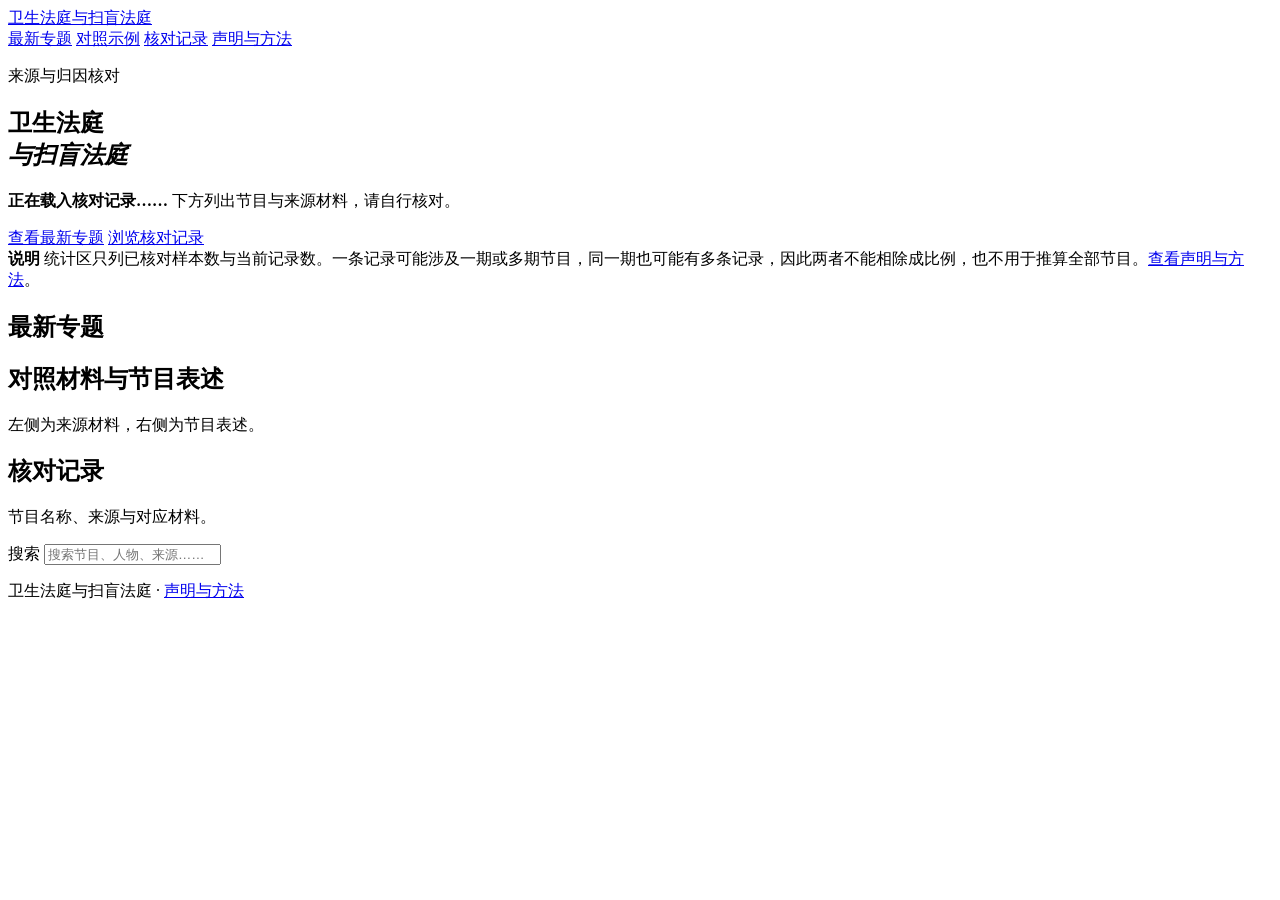
==== index.html @ fd079db0 "Publish V4 site" ====
<!doctype html>
<html lang="zh-CN">
<head>
  <meta charset="utf-8">
  <meta name="viewport" content="width=device-width, initial-scale=1">
  <title>卫生法庭与扫盲法庭</title>
  <meta name="description" content="卫生法庭与扫盲法庭：整理节目与公开材料之间可自行核对的对应。">
  <link rel="stylesheet" href="styles.css">
</head>
<body>
  <header class="topbar">
    <a class="brand" href="#top">卫生法庭与扫盲法庭</a>
    <nav aria-label="主导航">
      <a href="#latest">最新专题</a>
      <a class="nav-optional" href="#featured">对照示例</a>
      <a href="#library">核对记录</a>
      <a href="statement.html">声明与方法</a>
    </nav>
  </header>

  <main id="top">
    <section class="hero wrap">
      <p class="eyebrow">来源与归因核对</p>
      <h1>卫生法庭<br><em>与扫盲法庭</em></h1>
      <p class="lede"><strong id="heroSummary">正在载入核对记录……</strong> 下方列出节目与来源材料，请自行核对。</p>
      <div class="hero-actions">
        <a class="btn dark" href="#latest">查看最新专题</a>
        <a class="btn" href="#library">浏览核对记录</a>
      </div>
      <div class="stats" id="stats" aria-live="polite"></div>
    </section>

    <section id="disclaimer" class="wrap">
      <div class="boundary">
        <strong>说明</strong>
        <span>统计区只列已核对样本数与当前记录数。一条记录可能涉及一期或多期节目，同一期也可能有多条记录，因此两者不能相除成比例，也不用于推算全部节目。<a href="statement.html">查看声明与方法</a>。</span>
      </div>
    </section>

    <section id="latest" class="section wrap">
      <div class="section-head">
        <h2>最新专题</h2>
      </div>
      <div id="projectList" class="project-list"></div>
    </section>

    <section id="featured" class="section wrap">
      <div class="section-head">
        <h2>对照材料与节目表述</h2>
        <p>左侧为来源材料，右侧为节目表述。</p>
      </div>
      <div id="featuredGrid" class="featured-grid"></div>
    </section>

    <section id="library" class="section library-section">
      <div class="wrap">
        <div class="section-head library-head">
          <h2>核对记录</h2>
          <p>节目名称、来源与对应材料。</p>
        </div>
        <div class="toolbar">
          <label class="search-label" for="search">搜索</label>
          <input id="search" type="search" placeholder="搜索节目、人物、来源……" autocomplete="off">
        </div>
        <p id="resultCount" class="result-count" aria-live="polite"></p>
        <div id="records" class="records"></div>
      </div>
    </section>
  </main>

  <footer>
    <div class="wrap">卫生法庭与扫盲法庭 · <a href="statement.html">声明与方法</a></div>
  </footer>

  <script src="app.js"></script>
</body>
</html>
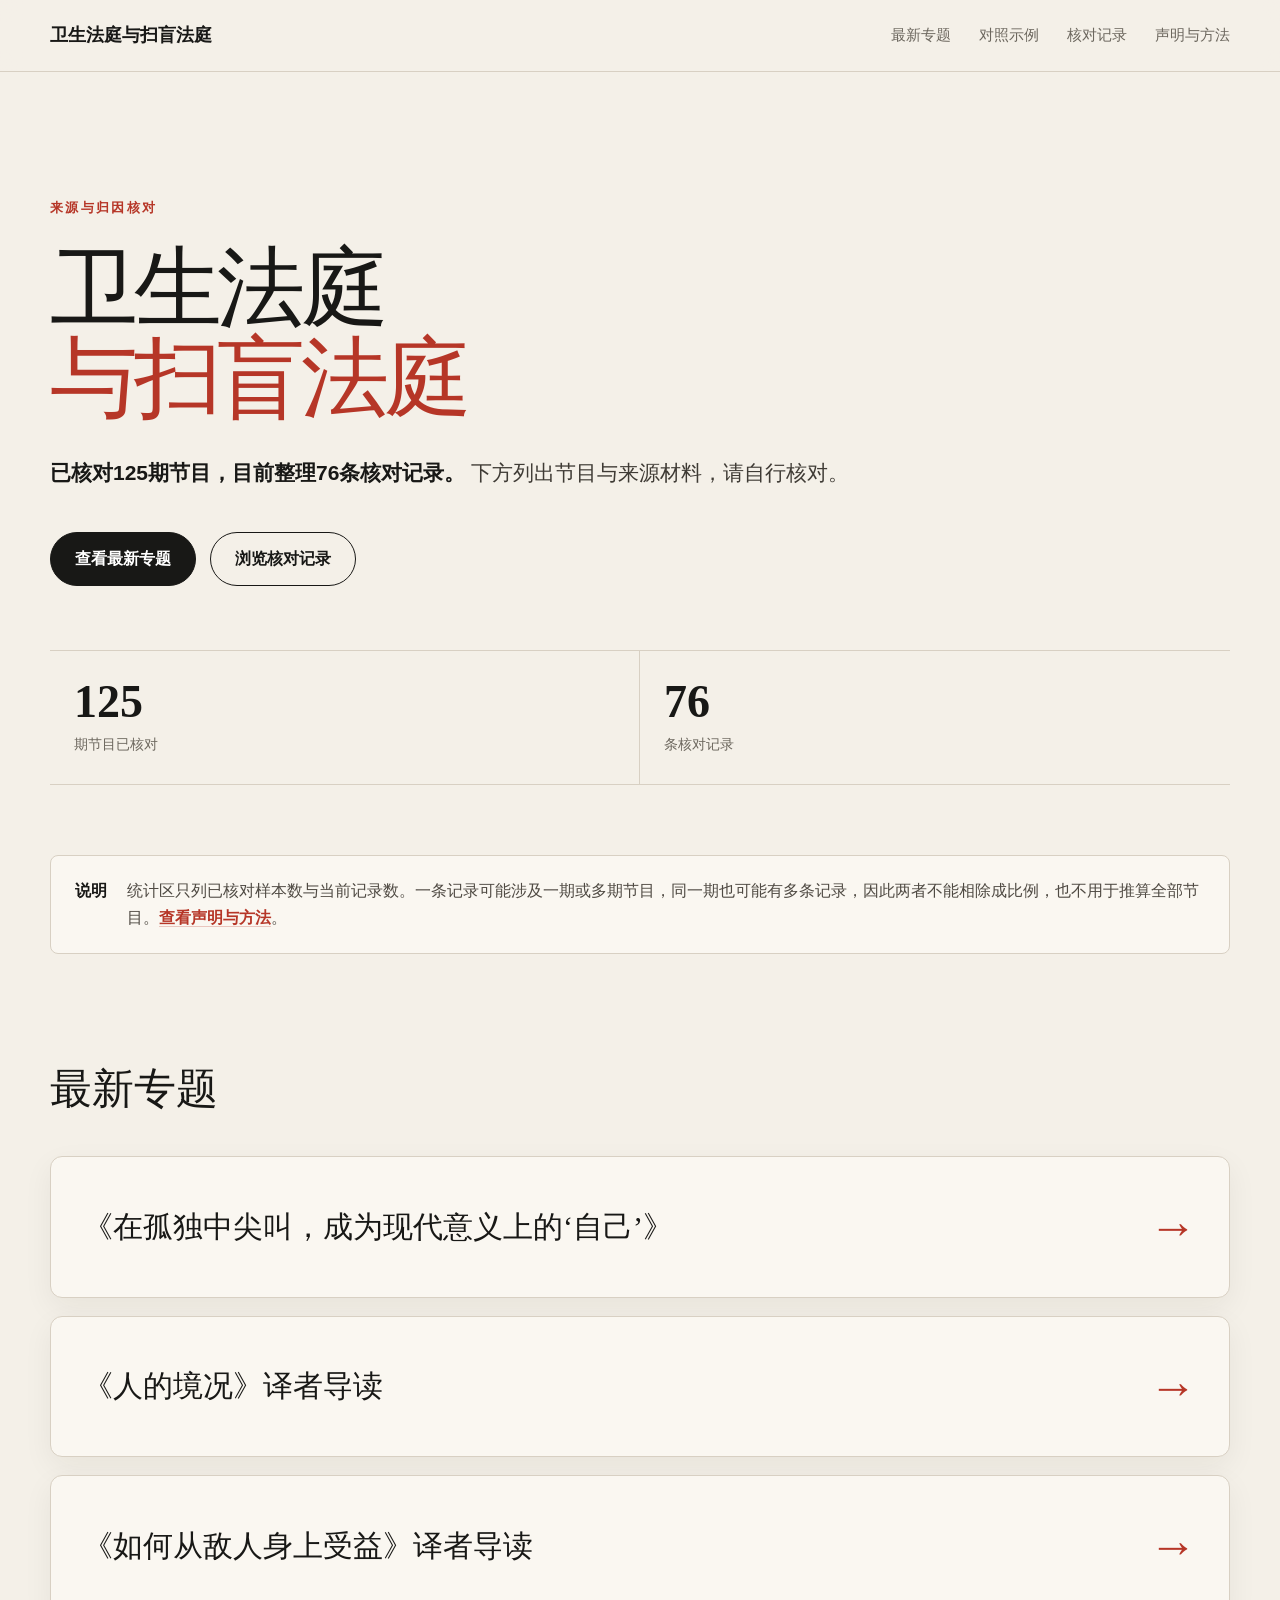
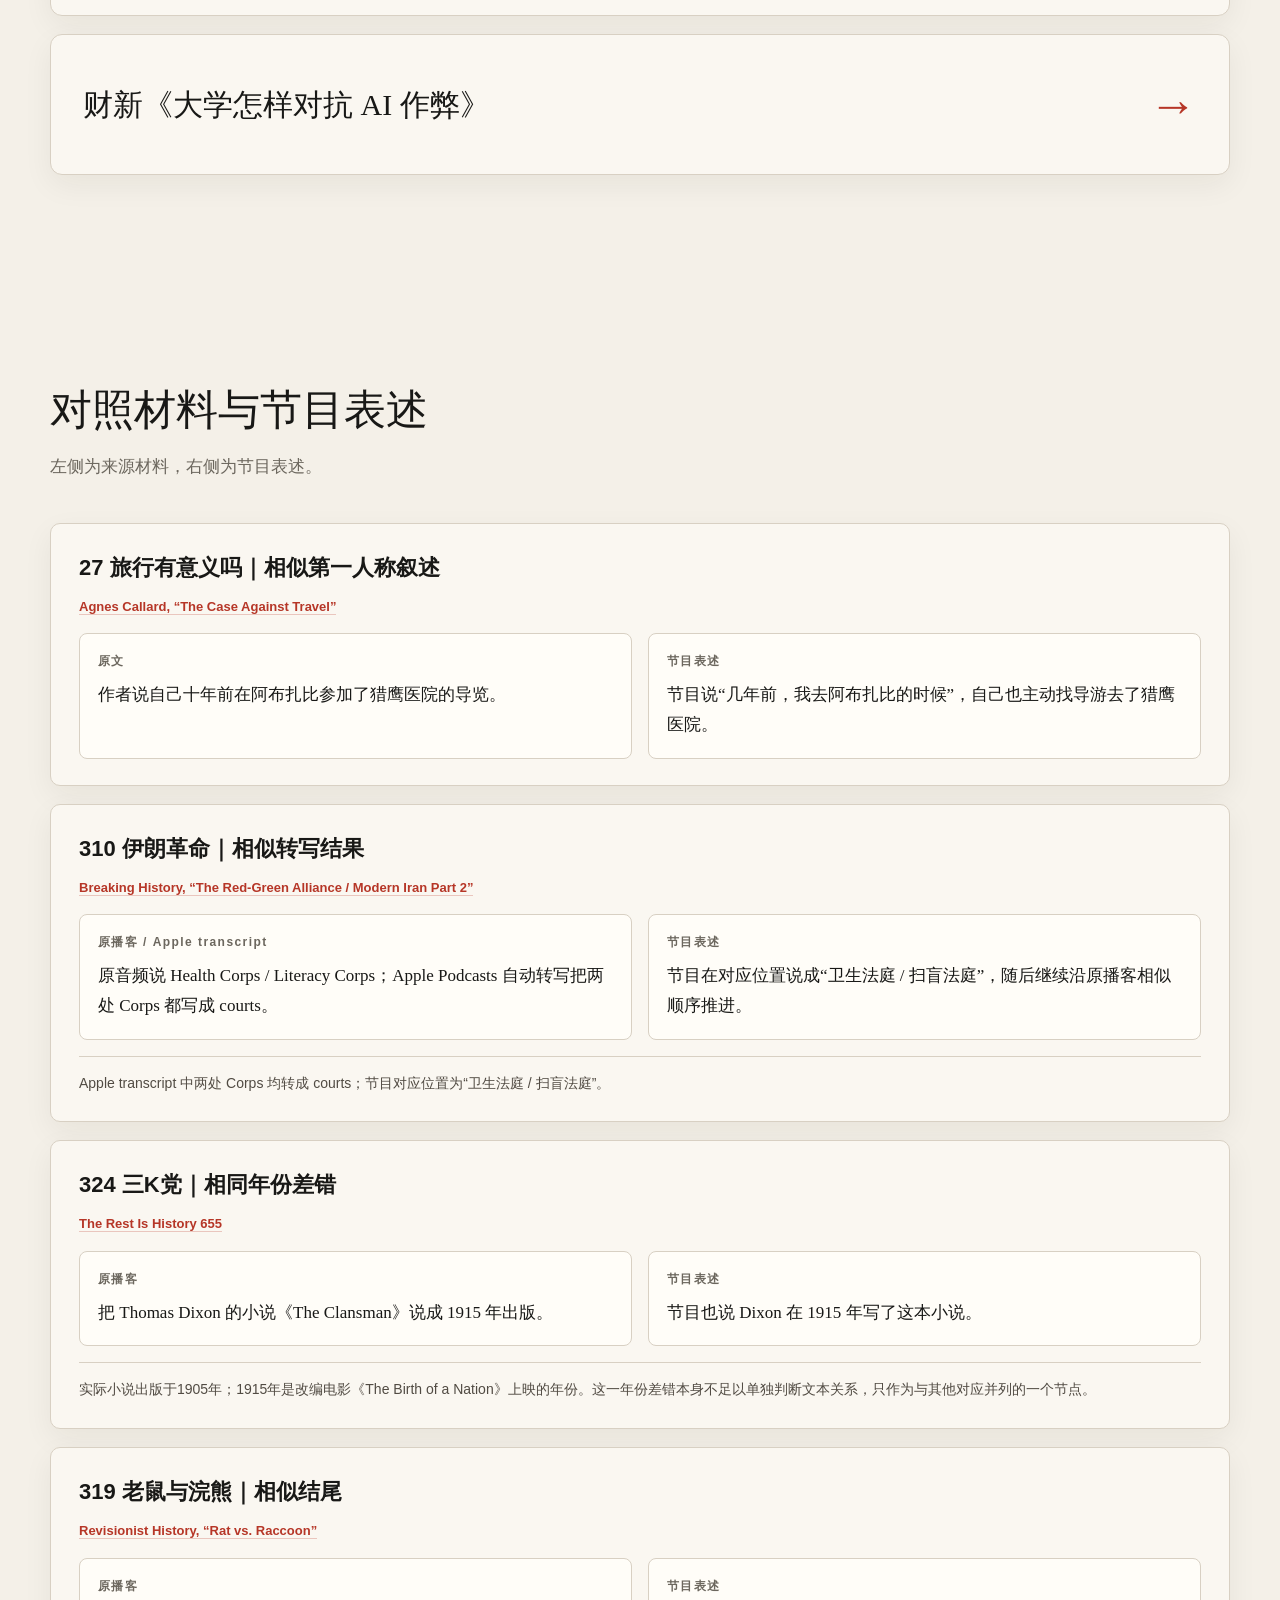
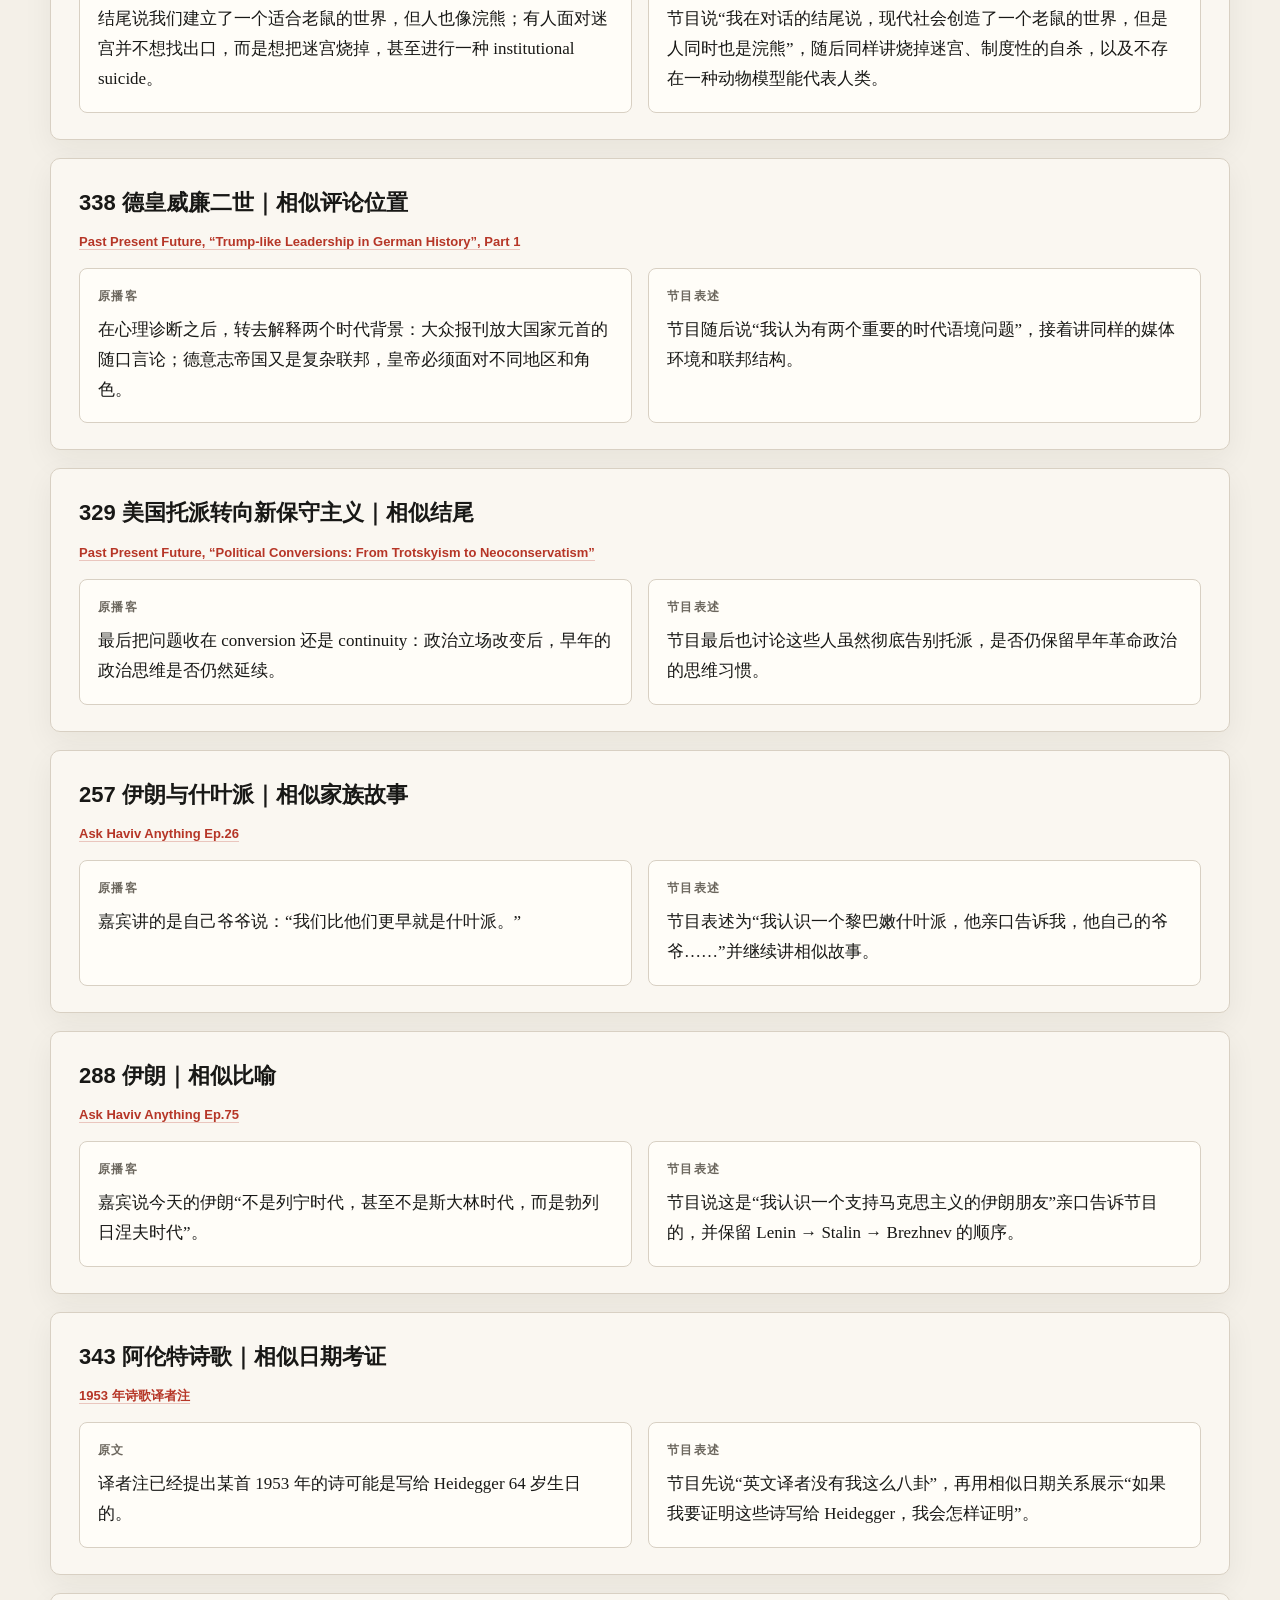
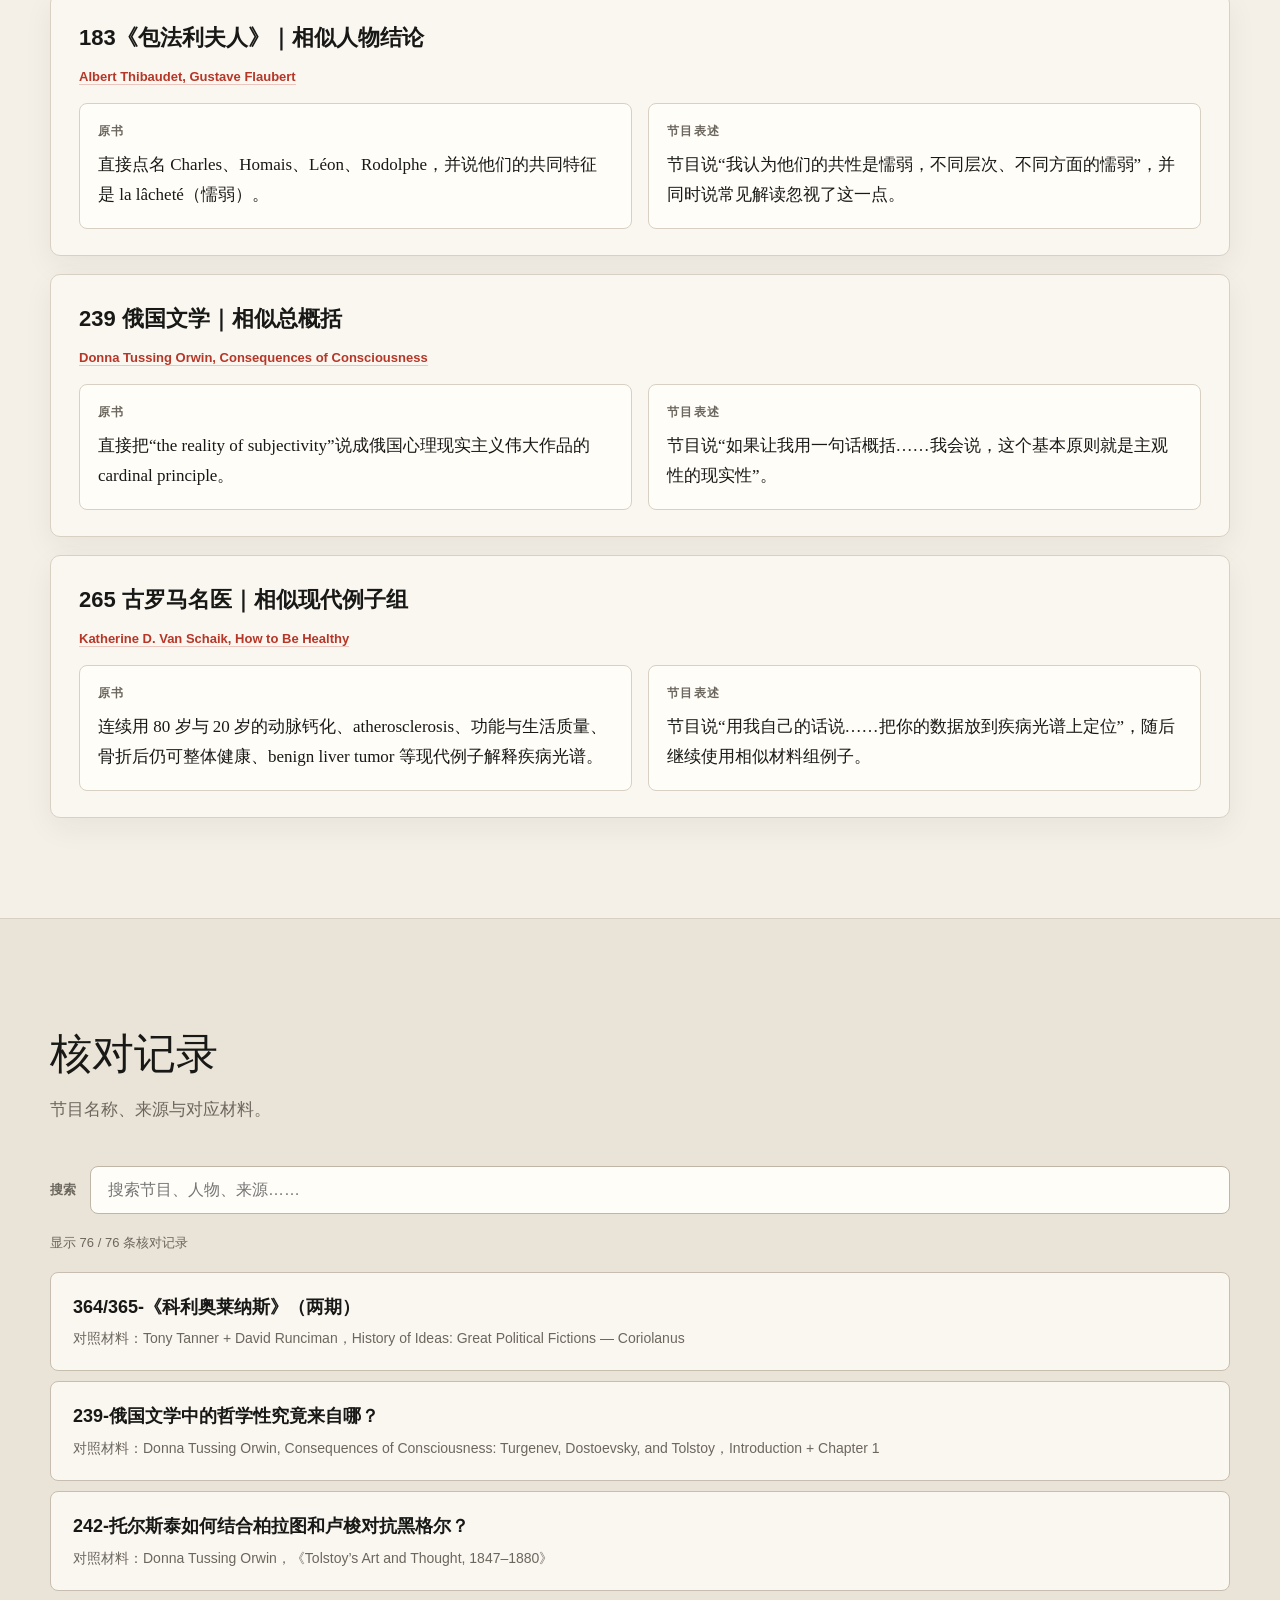
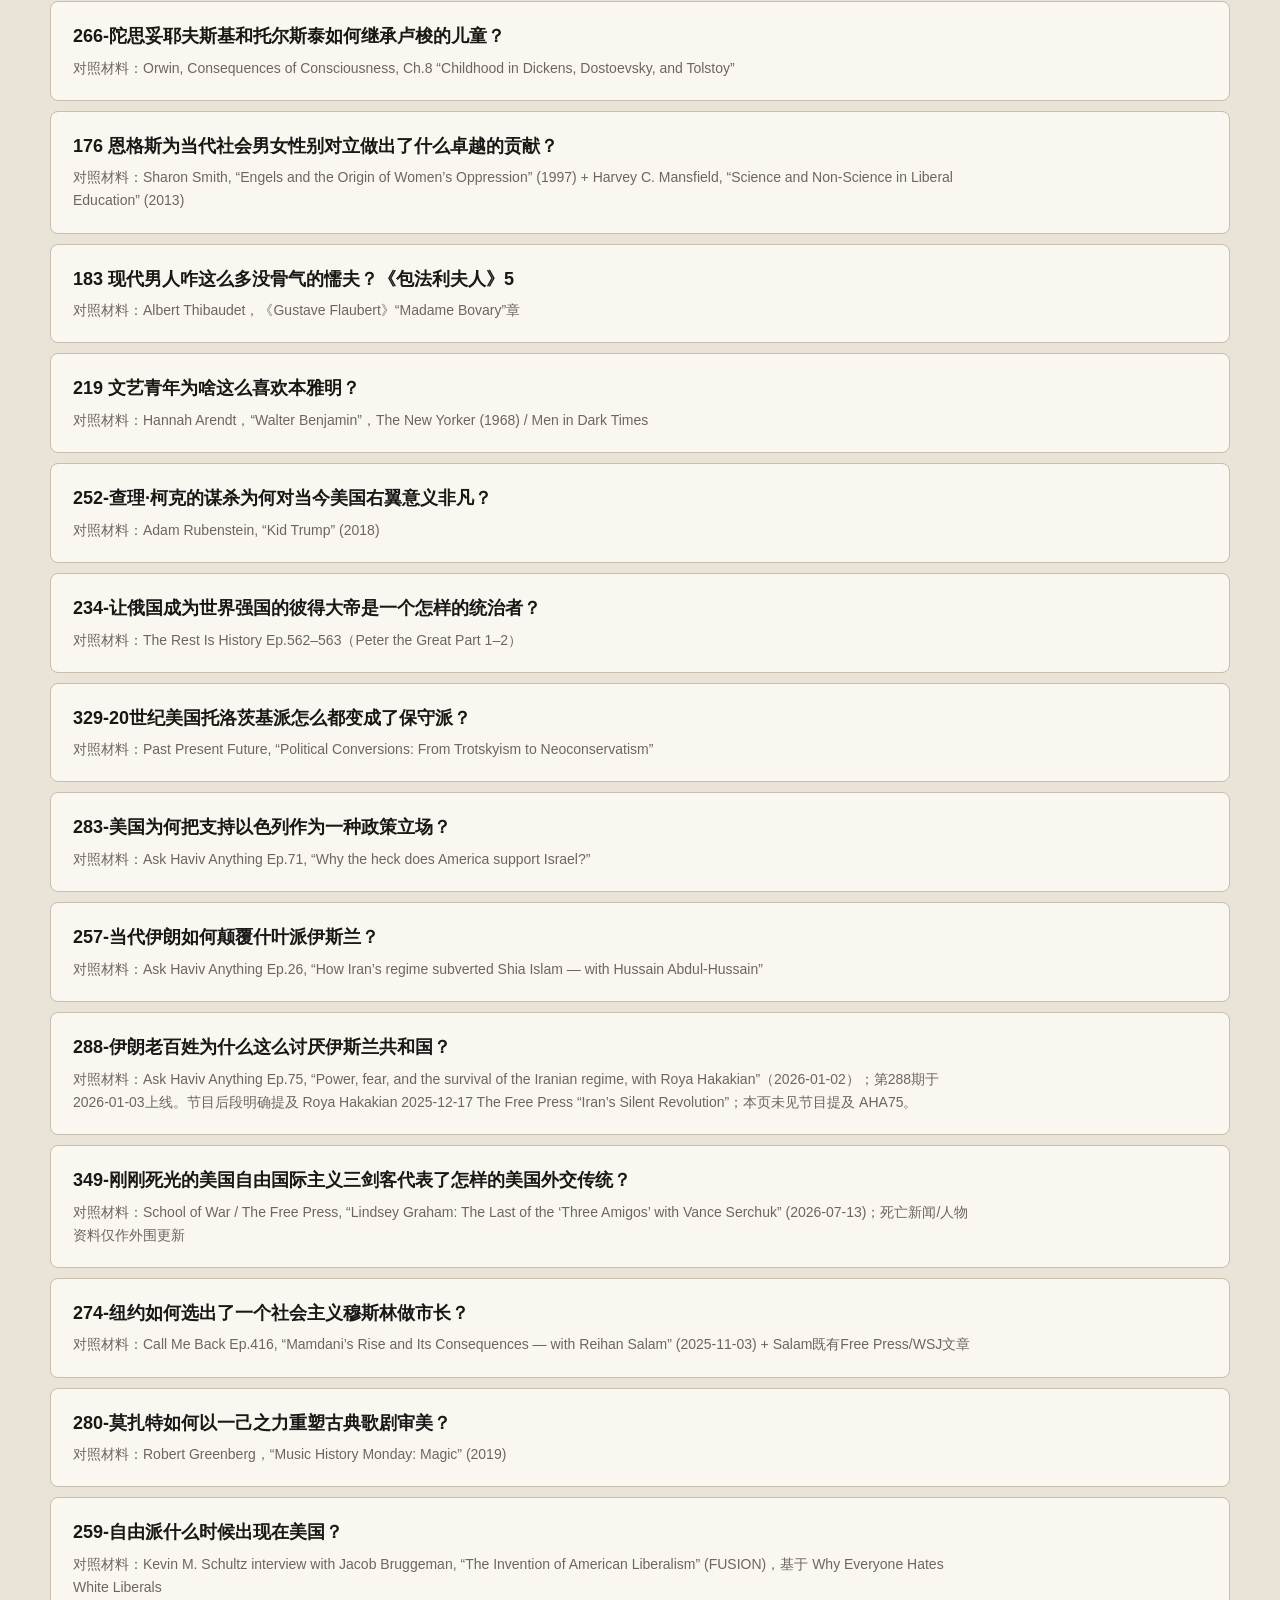
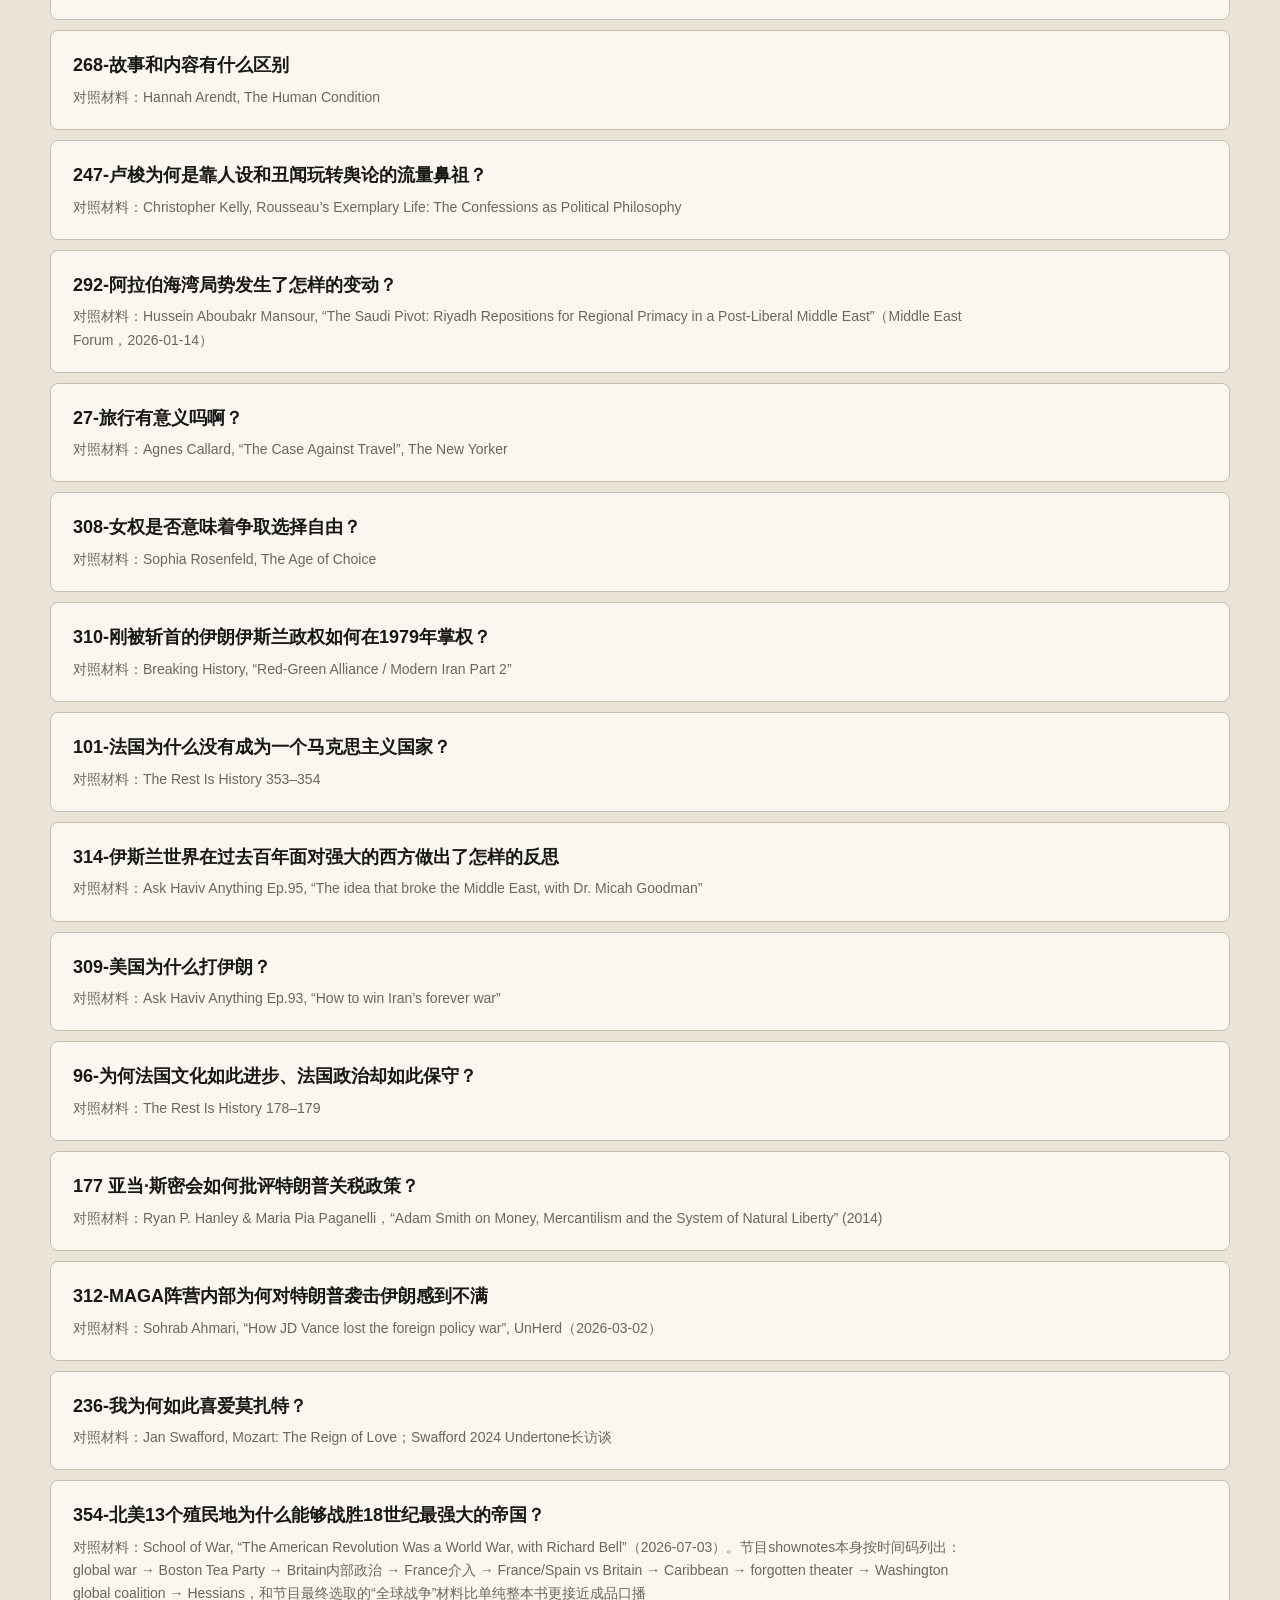
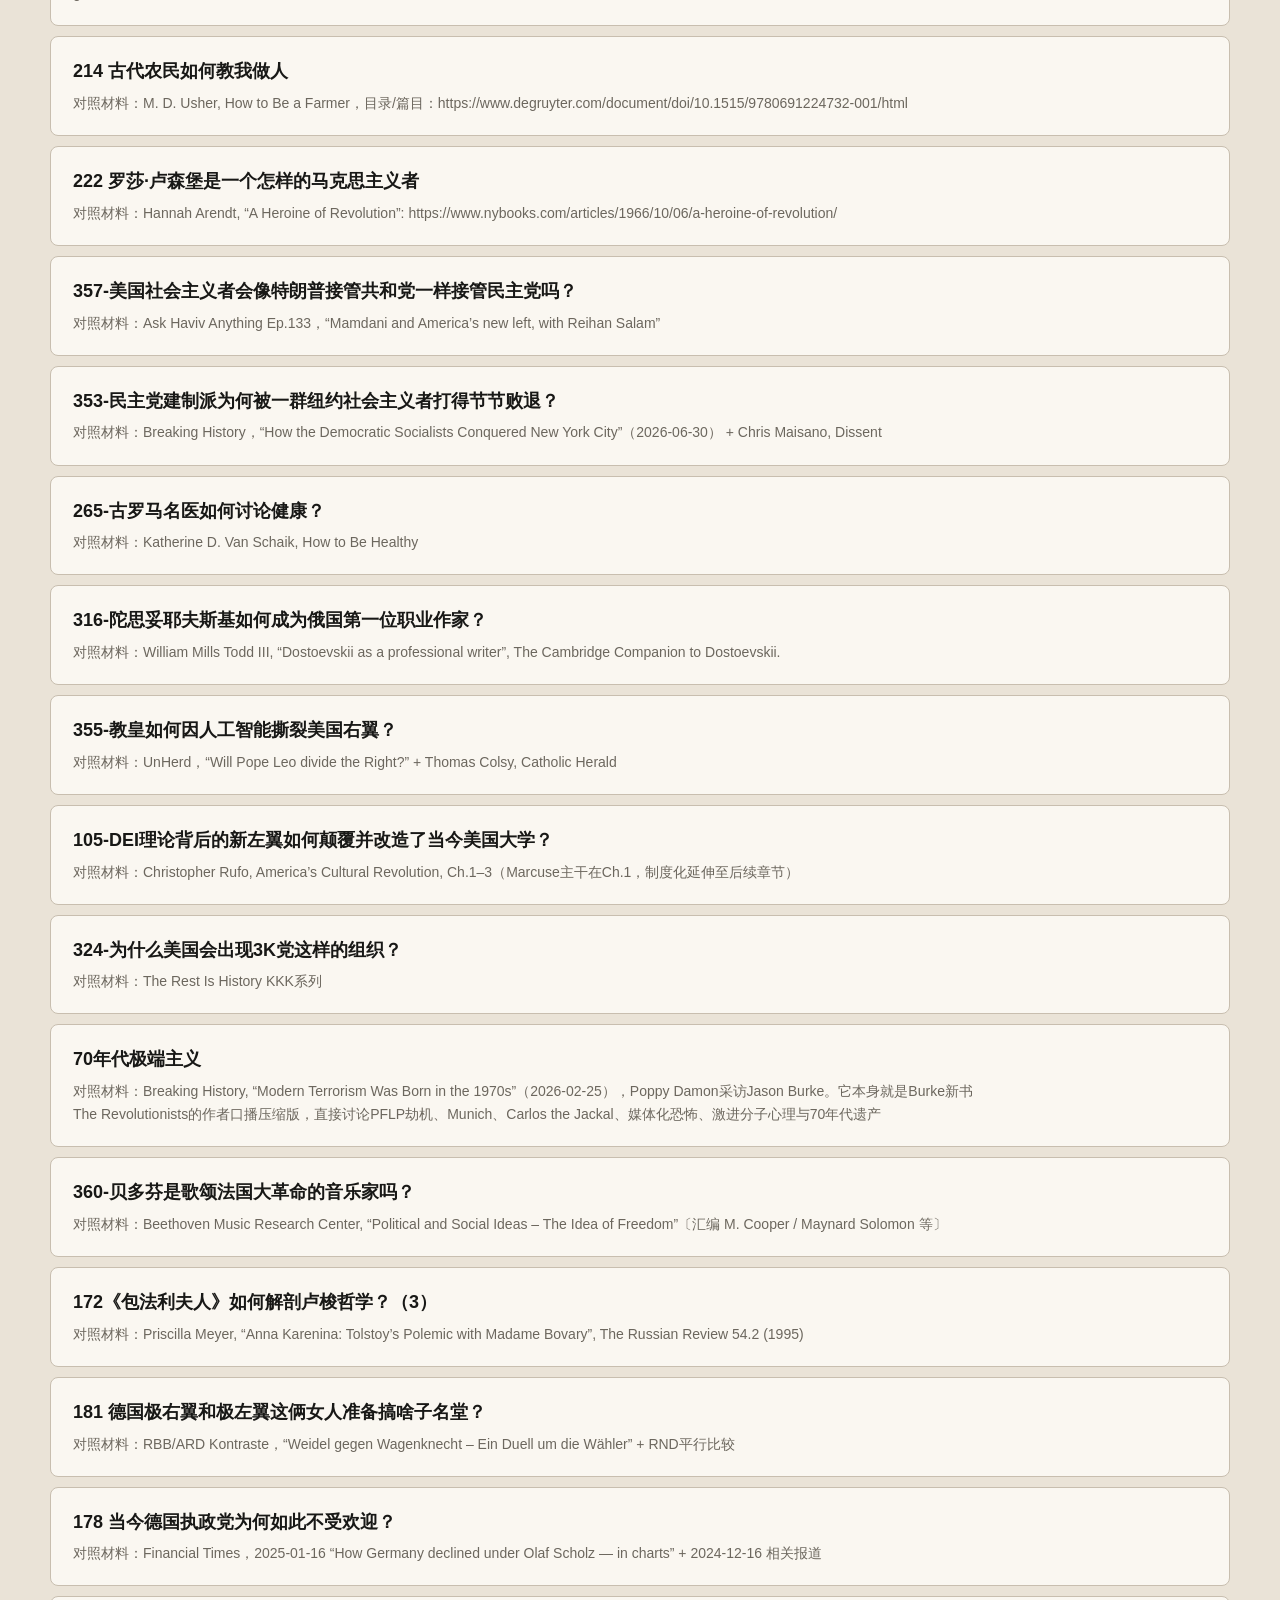
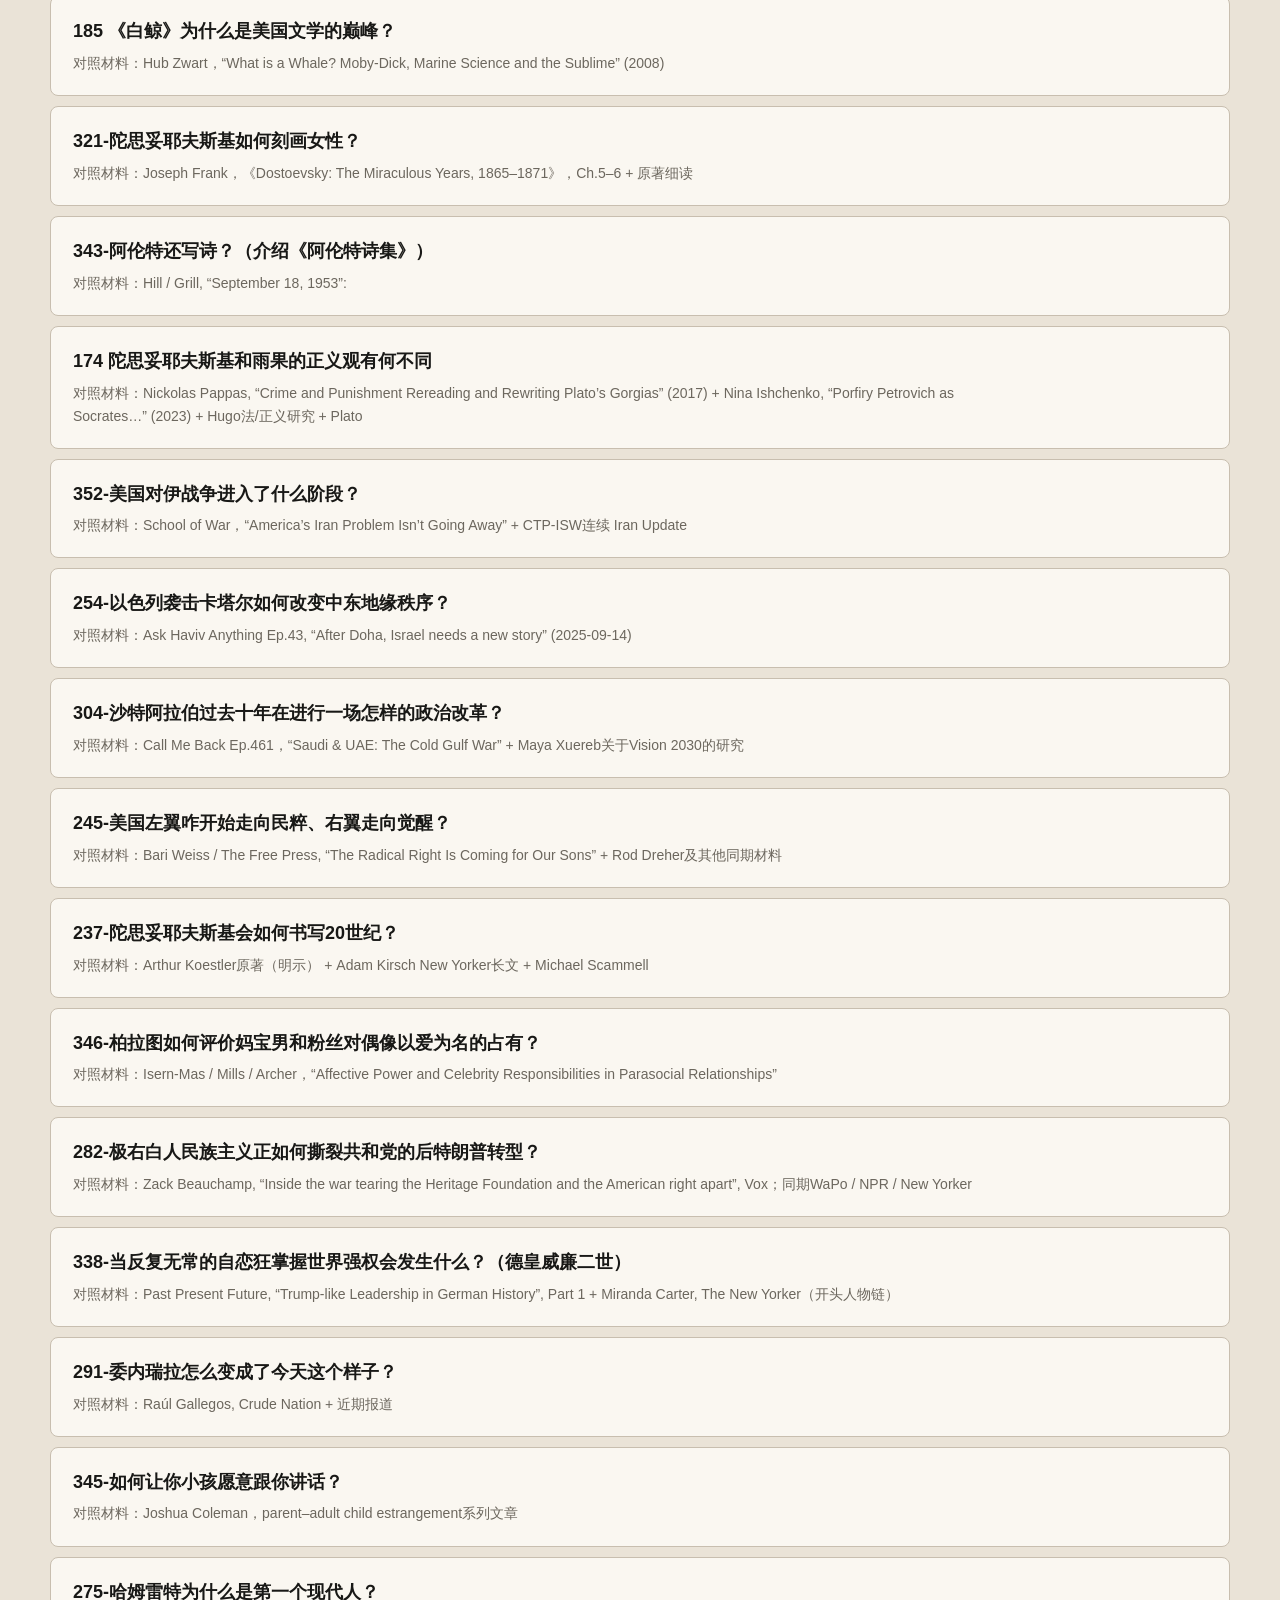
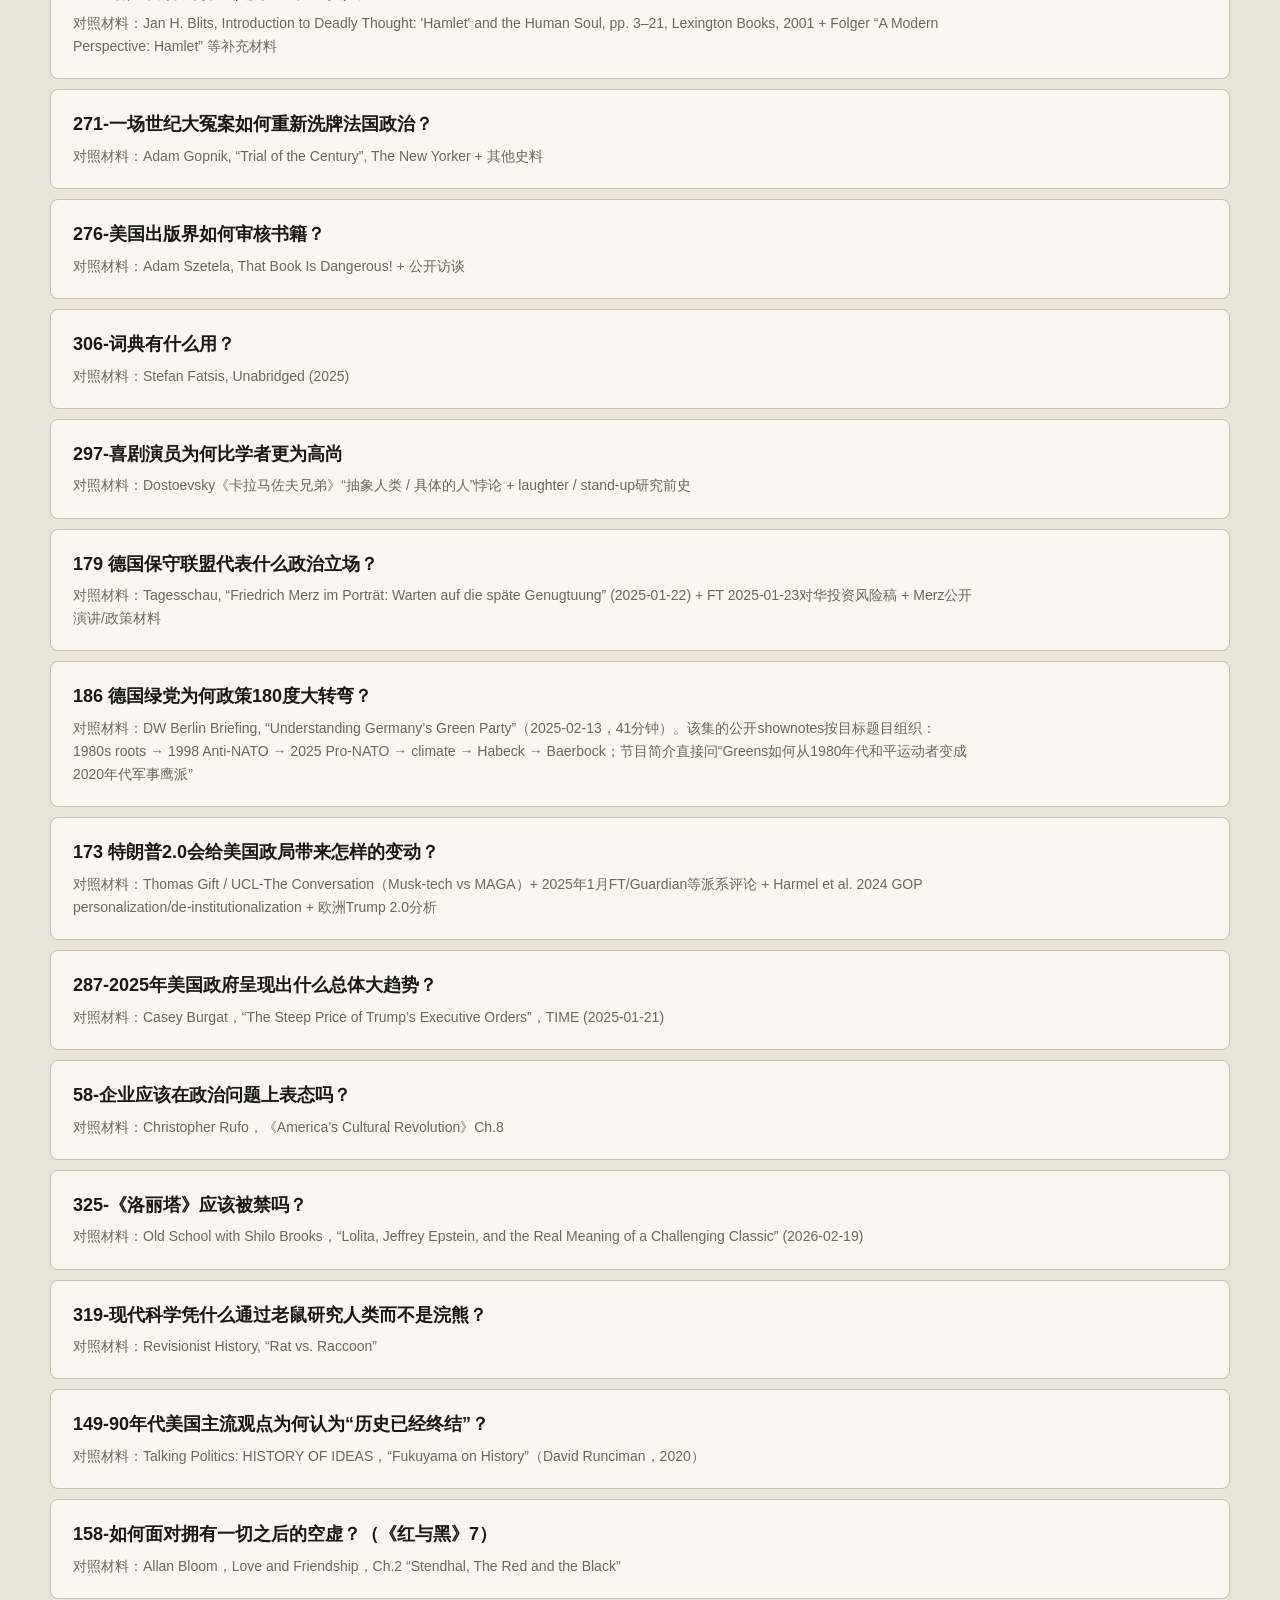
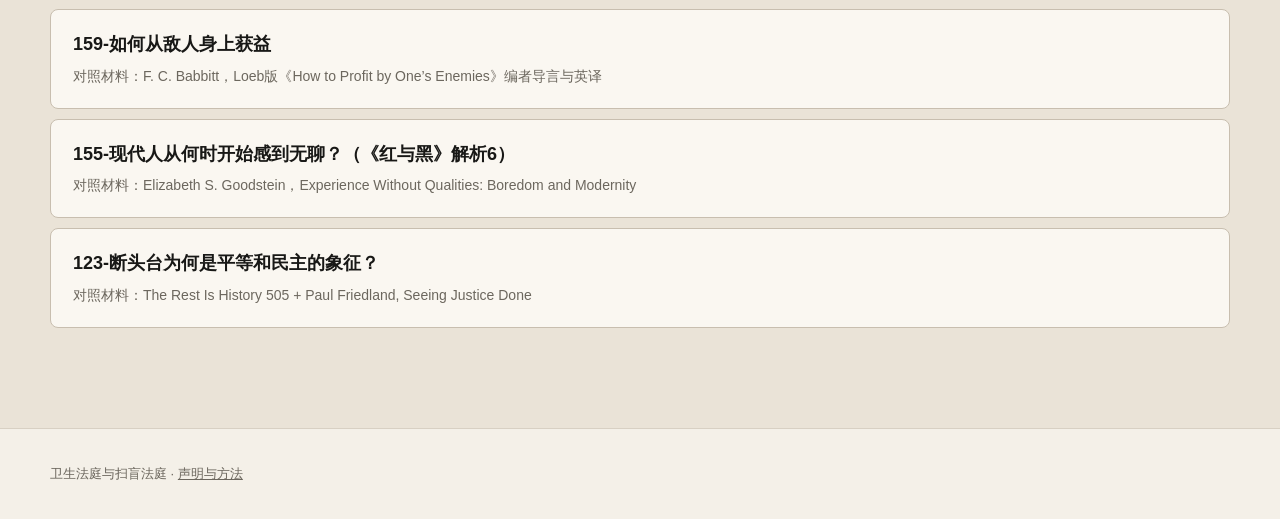
==== commit 54f0b878: "Load regular-record supplement" ====
--- a/index.html
+++ b/index.html
@@ -73,5 +73,6 @@
   </footer>
 
   <script src="app.js"></script>
+  <script src="supplement.js"></script>
 </body>
 </html>
--- a/styles.css
+++ b/styles.css
@@ -0,0 +1,162 @@
+:root{
+  --bg:#f4f0e8;
+  --paper:#faf7f1;
+  --ink:#181816;
+  --muted:#6c675e;
+  --line:#d8d0c3;
+  --red:#b63627;
+  --shadow:0 10px 30px rgba(32,27,20,.06);
+}
+*{box-sizing:border-box}
+html{scroll-behavior:smooth}
+body{
+  margin:0;
+  background:var(--bg);
+  color:var(--ink);
+  font-family:-apple-system,BlinkMacSystemFont,"Segoe UI","PingFang SC","Hiragino Sans GB","Microsoft YaHei",sans-serif;
+  line-height:1.65;
+}
+a{color:inherit}
+.wrap{width:min(1180px,calc(100% - 48px));margin:auto}
+.topbar{
+  min-height:72px;
+  padding:0 max(24px,calc((100% - 1180px)/2));
+  display:flex;
+  align-items:center;
+  justify-content:space-between;
+  gap:24px;
+  border-bottom:1px solid var(--line);
+  background:rgba(244,240,232,.94);
+  position:sticky;
+  top:0;
+  z-index:10;
+  backdrop-filter:blur(12px);
+}
+.brand{font-weight:760;text-decoration:none;font-size:18px;white-space:nowrap}
+.topbar nav{display:flex;gap:28px;align-items:center}
+.topbar nav a{color:var(--muted);text-decoration:none;font-size:15px}
+.topbar nav a:hover,.topbar nav a:focus-visible{color:var(--ink)}
+.hero{padding:112px 0 70px}
+.eyebrow,.kicker{font-size:13px;letter-spacing:.18em;font-weight:800;color:var(--red);text-transform:uppercase}
+.hero h1{
+  font-family:Georgia,"Songti SC","STSong",serif;
+  font-size:clamp(52px,7vw,88px);
+  line-height:1.02;
+  letter-spacing:-.05em;
+  margin:26px 0 30px;
+  max-width:980px;
+  font-weight:500;
+}
+.hero h1 em{font-style:normal;color:var(--red)}
+.lede{font-size:21px;line-height:1.8;max-width:980px;margin:0;color:#3f3b35;font-weight:520}
+.lede strong{font-weight:780;color:var(--ink)}
+.hero-actions{display:flex;gap:14px;margin:40px 0 64px;flex-wrap:wrap}
+.btn{display:inline-flex;border:1px solid var(--ink);border-radius:999px;padding:13px 24px;color:var(--ink);text-decoration:none;font-weight:700;background:transparent}
+.btn.dark{background:var(--ink);color:white}
+.stats{display:grid;grid-template-columns:repeat(2,1fr);border-top:1px solid var(--line);border-bottom:1px solid var(--line)}
+.stat{padding:28px 24px;border-right:1px solid var(--line)}
+.stat:last-child{border-right:0}
+.stat strong{font-family:Georgia,serif;font-size:46px;display:block;line-height:1}
+.stat span{display:block;color:var(--muted);margin-top:8px;font-size:14px}
+.boundary{display:flex;gap:20px;padding:22px 24px;border:1px solid var(--line);background:var(--paper);border-radius:8px}
+.boundary strong{white-space:nowrap}
+.boundary span{color:#4f4a43}
+.section{padding:100px 0}
+.section-head{max-width:820px;margin-bottom:42px}
+.section-head h2{font-family:Georgia,"Songti SC","STSong",serif;font-weight:520;font-size:42px;line-height:1.2;margin:10px 0 16px}
+.section-head p{color:var(--muted);font-size:17px}
+.project-list{display:grid;gap:18px}
+.project-card{
+  display:grid;
+  grid-template-columns:1fr auto;
+  align-items:center;
+  gap:30px;
+  text-decoration:none;
+  color:var(--ink);
+  border:1px solid var(--line);
+  border-radius:12px;
+  background:var(--paper);
+  padding:30px 32px;
+  box-shadow:var(--shadow);
+  transition:transform .18s ease,box-shadow .18s ease;
+}
+.project-card:hover,.project-card:focus-visible{transform:translateY(-2px);box-shadow:0 14px 36px rgba(32,27,20,.09)}
+.project-card h3{font-family:Georgia,"Songti SC","STSong",serif;font-size:30px;font-weight:520;margin:0}
+.project-arrow{font-family:Georgia,serif;font-size:48px;color:var(--red)}
+.featured-grid{display:grid;grid-template-columns:1fr;gap:18px}
+.featured-card{background:var(--paper);border:1px solid var(--line);border-radius:10px;padding:26px 28px;box-shadow:var(--shadow)}
+.featured-card h3{font-size:22px;margin:0 0 10px}
+.featured-source{font-size:13px;color:var(--red);font-weight:750;margin:0 0 16px}
+.featured-source a{text-decoration:none;border-bottom:1px solid rgba(182,54,39,.25)}
+.compare{display:grid;grid-template-columns:1fr 1fr;gap:16px}
+.quote-box{border:1px solid var(--line);background:#fffdf8;border-radius:8px;padding:18px}
+.quote-box label{font-size:12px;font-weight:800;letter-spacing:.12em;color:var(--muted);display:block;margin-bottom:8px}
+.quote-box blockquote{margin:0;font-family:Georgia,"Songti SC","STSong",serif;font-size:17px;line-height:1.75}
+.fact-note{margin:16px 0 0;padding-top:14px;border-top:1px solid var(--line);font-size:14px;color:#514b43;line-height:1.75}
+.library-section{background:#eae3d7;border-top:1px solid var(--line);border-bottom:1px solid var(--line)}
+.toolbar{display:flex;gap:14px;align-items:center;flex-wrap:wrap;margin-bottom:14px}
+.search-label{font-size:13px;font-weight:760;color:var(--muted)}
+#search{flex:1;min-width:280px;padding:14px 17px;border:1px solid #bfb6a7;border-radius:8px;background:#fffdf8;font-size:16px;color:var(--ink)}
+.result-count{font-size:13px;color:var(--muted);margin:18px 0}
+.records{display:grid;gap:10px}
+.record{border:1px solid #c8beaf;background:var(--paper);border-radius:8px;overflow:hidden}
+.record summary{list-style:none;cursor:pointer;padding:20px 22px;display:grid;grid-template-columns:1fr;gap:18px;align-items:center}
+.record summary::-webkit-details-marker{display:none}
+.record-title{font-size:18px;font-weight:760}
+.record-source{font-size:14px;color:var(--muted);margin-top:5px;max-width:900px}
+.record-body{padding:0 22px 22px;border-top:1px solid var(--line)}
+.evidence-points{display:grid}
+.evidence-point{display:grid;grid-template-columns:150px 1fr;gap:18px;padding:13px 0;border-top:1px solid var(--line)}
+.evidence-point:first-child{border-top:0}
+.evidence-point strong{font-size:14px;color:var(--ink)}
+.evidence-point span{font-size:15px;line-height:1.75;color:#3f3a34}
+.chain{font-size:15px;line-height:1.75;padding-top:16px;margin-top:2px;border-top:1px solid var(--line)}
+.source-links{margin-top:14px;display:flex;gap:10px 14px;flex-wrap:wrap}
+.source-links a{color:#7f2d22;font-size:13px}
+footer{padding:34px 0;color:var(--muted);font-size:13px}
+@media(max-width:760px){
+  .wrap{width:min(100% - 28px,1180px)}
+  .topbar{min-height:62px;padding-block:12px;align-items:flex-start}
+  .topbar nav{gap:12px;flex-wrap:wrap;justify-content:flex-end}
+  .topbar nav a.nav-optional{display:none}
+  .hero{padding:70px 0 48px}
+  .hero h1{font-size:46px}
+  .lede{font-size:18px}
+  .stats{grid-template-columns:1fr}
+  .stat{border-right:0;border-bottom:1px solid var(--line)}
+  .stat:last-child{border-bottom:0}
+  .boundary{display:block}
+  .boundary strong{display:block;margin-bottom:6px}
+  .section{padding:70px 0}
+  .section-head h2{font-size:34px}
+  .project-card{padding:22px}
+  .project-card h3{font-size:25px}
+  .project-arrow{font-size:34px}
+  .compare{grid-template-columns:1fr}
+  .evidence-point{grid-template-columns:1fr;gap:4px}
+  .featured-card{padding:20px}
+}
+
+
+.boundary a{color:var(--red);font-weight:700;text-decoration:none;border-bottom:1px solid rgba(182,54,39,.25)}
+footer a{color:inherit}
+.statement-page{width:min(960px,calc(100% - 48px));margin:auto;padding:82px 0 110px}
+.statement-page h1{font-family:Georgia,"Songti SC","STSong",serif;font-size:clamp(44px,6vw,72px);font-weight:520;line-height:1.08;margin:16px 0 22px}
+.statement-intro{font-size:19px;line-height:1.85;color:#4a453e;max-width:860px}
+.statement-card{margin-top:42px;background:var(--paper);border:1px solid var(--line);border-radius:12px;padding:22px 44px;box-shadow:var(--shadow)}
+.statement-card section{padding:20px 0 28px;border-bottom:1px solid var(--line)}
+.statement-card section:last-child{border-bottom:0}
+.statement-card h2{font-family:Georgia,"Songti SC","STSong",serif;font-size:29px;font-weight:520;margin:0 0 12px}
+.statement-card p{font-size:16px;line-height:1.9;color:#454038;margin:0}
+.statement-date{margin-top:28px;color:var(--muted);font-size:13px}
+@media(max-width:760px){
+  .statement-page{width:min(100% - 28px,960px);padding:58px 0 80px}
+  .statement-card{padding:10px 21px}
+  .statement-card h2{font-size:25px}
+  .statement-intro{font-size:17px}
+}
+
+
+.table-wrap{overflow-x:auto;-webkit-overflow-scrolling:touch}
+.compare-table{width:100%;border-collapse:collapse}
+.compare-table th,.compare-table td{border:1px solid var(--line);padding:12px 14px;text-align:left;vertical-align:top}
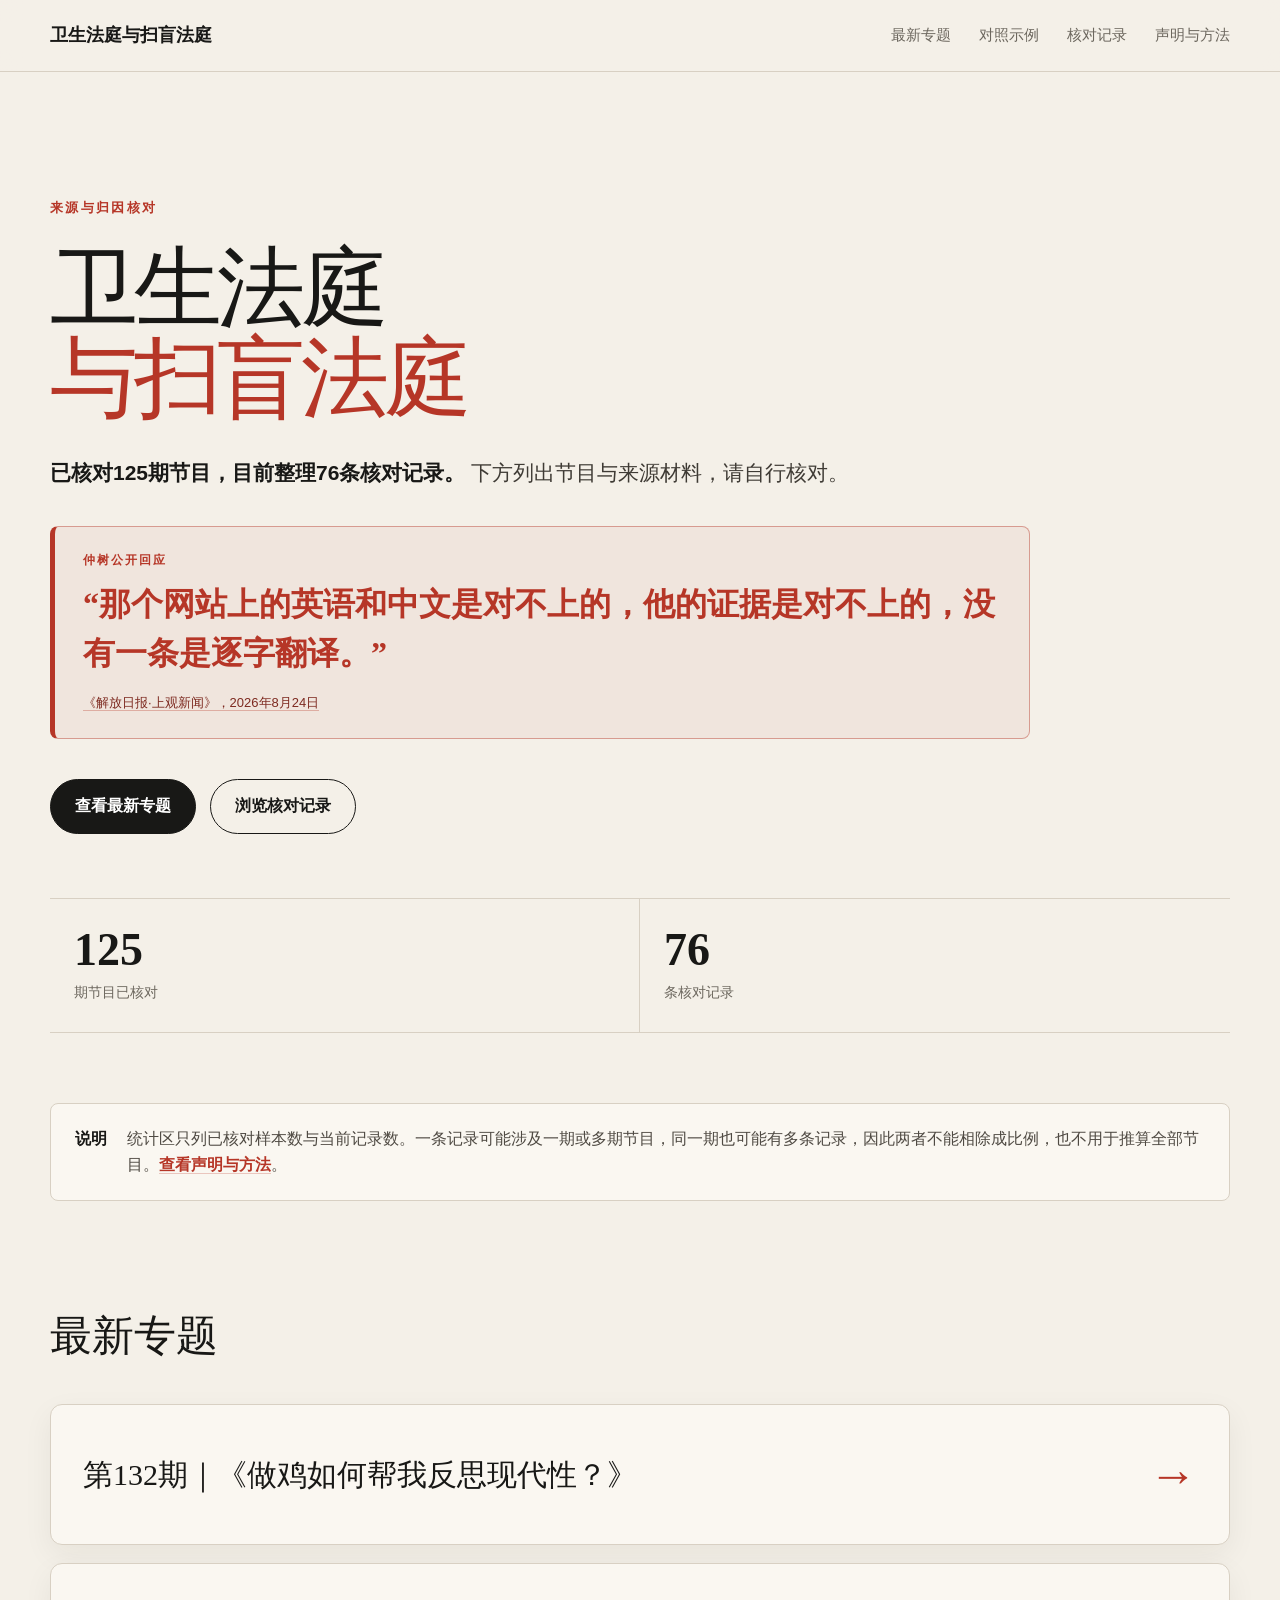
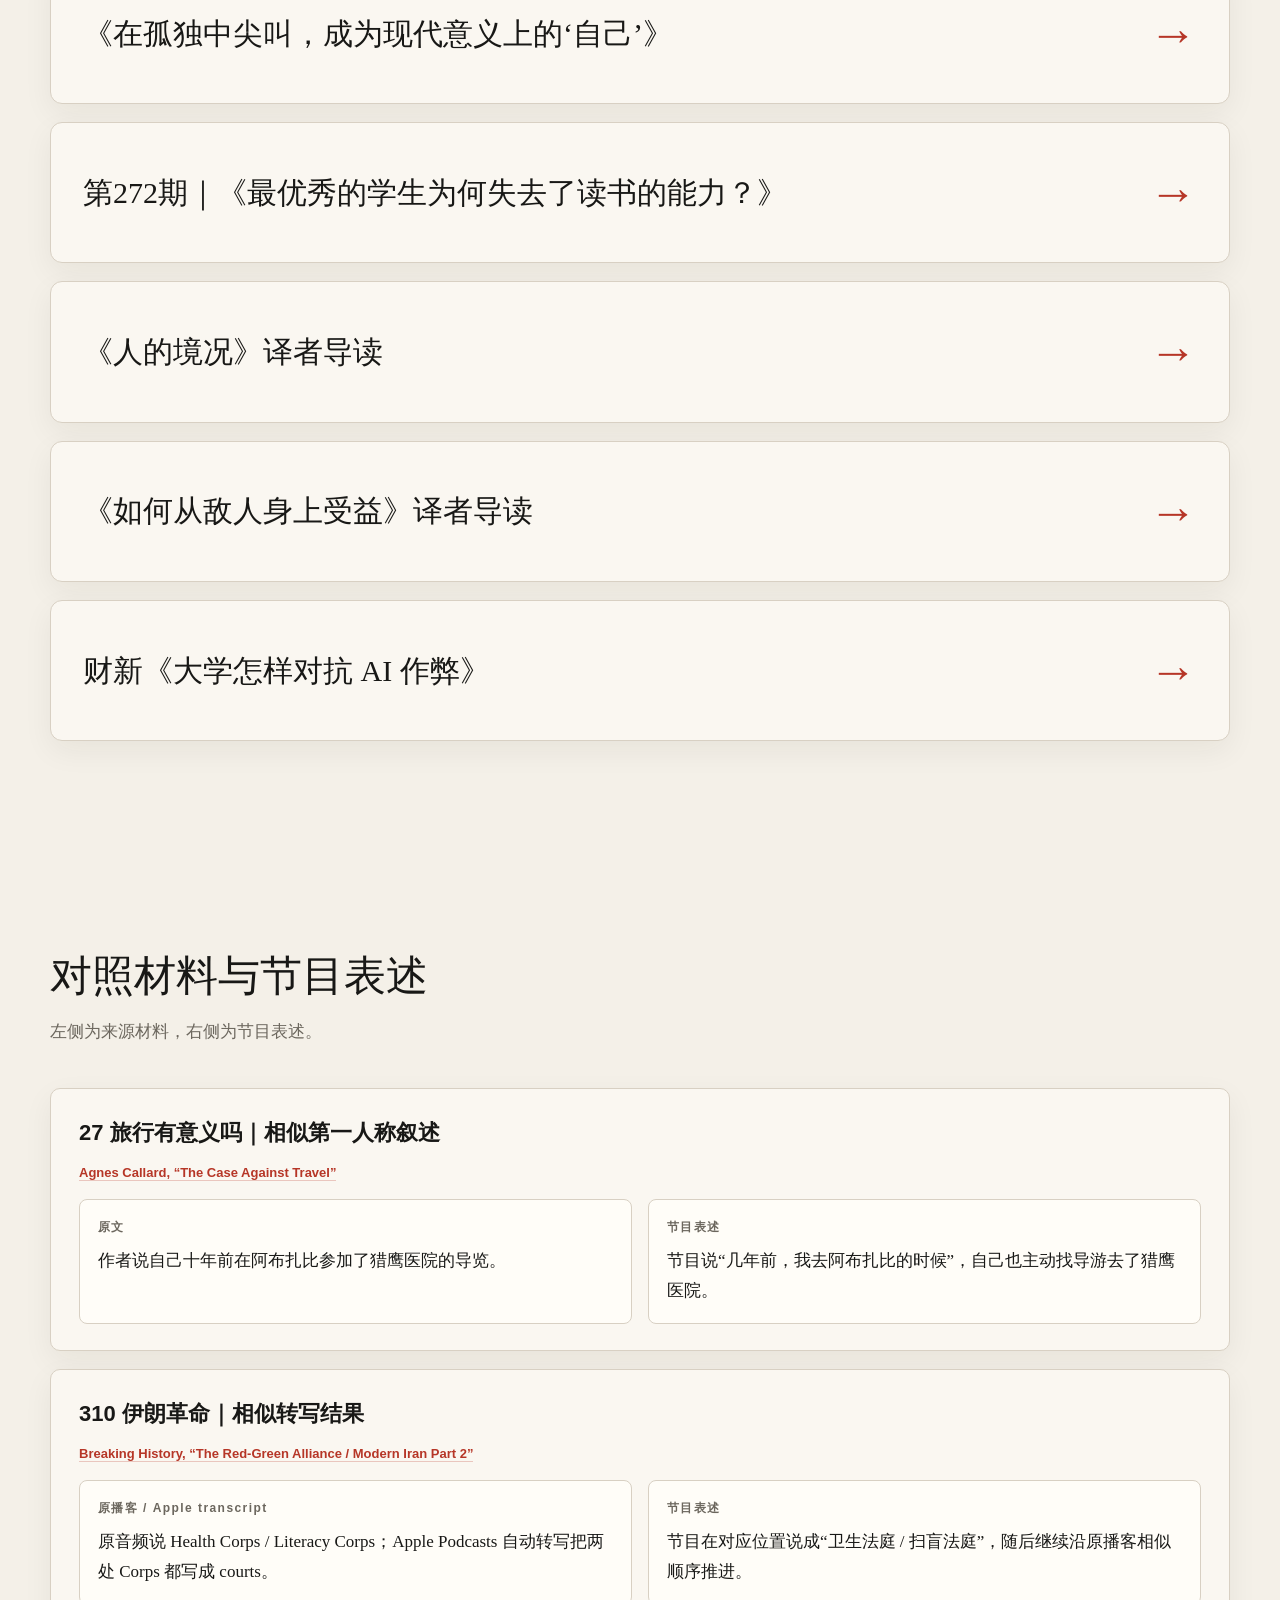
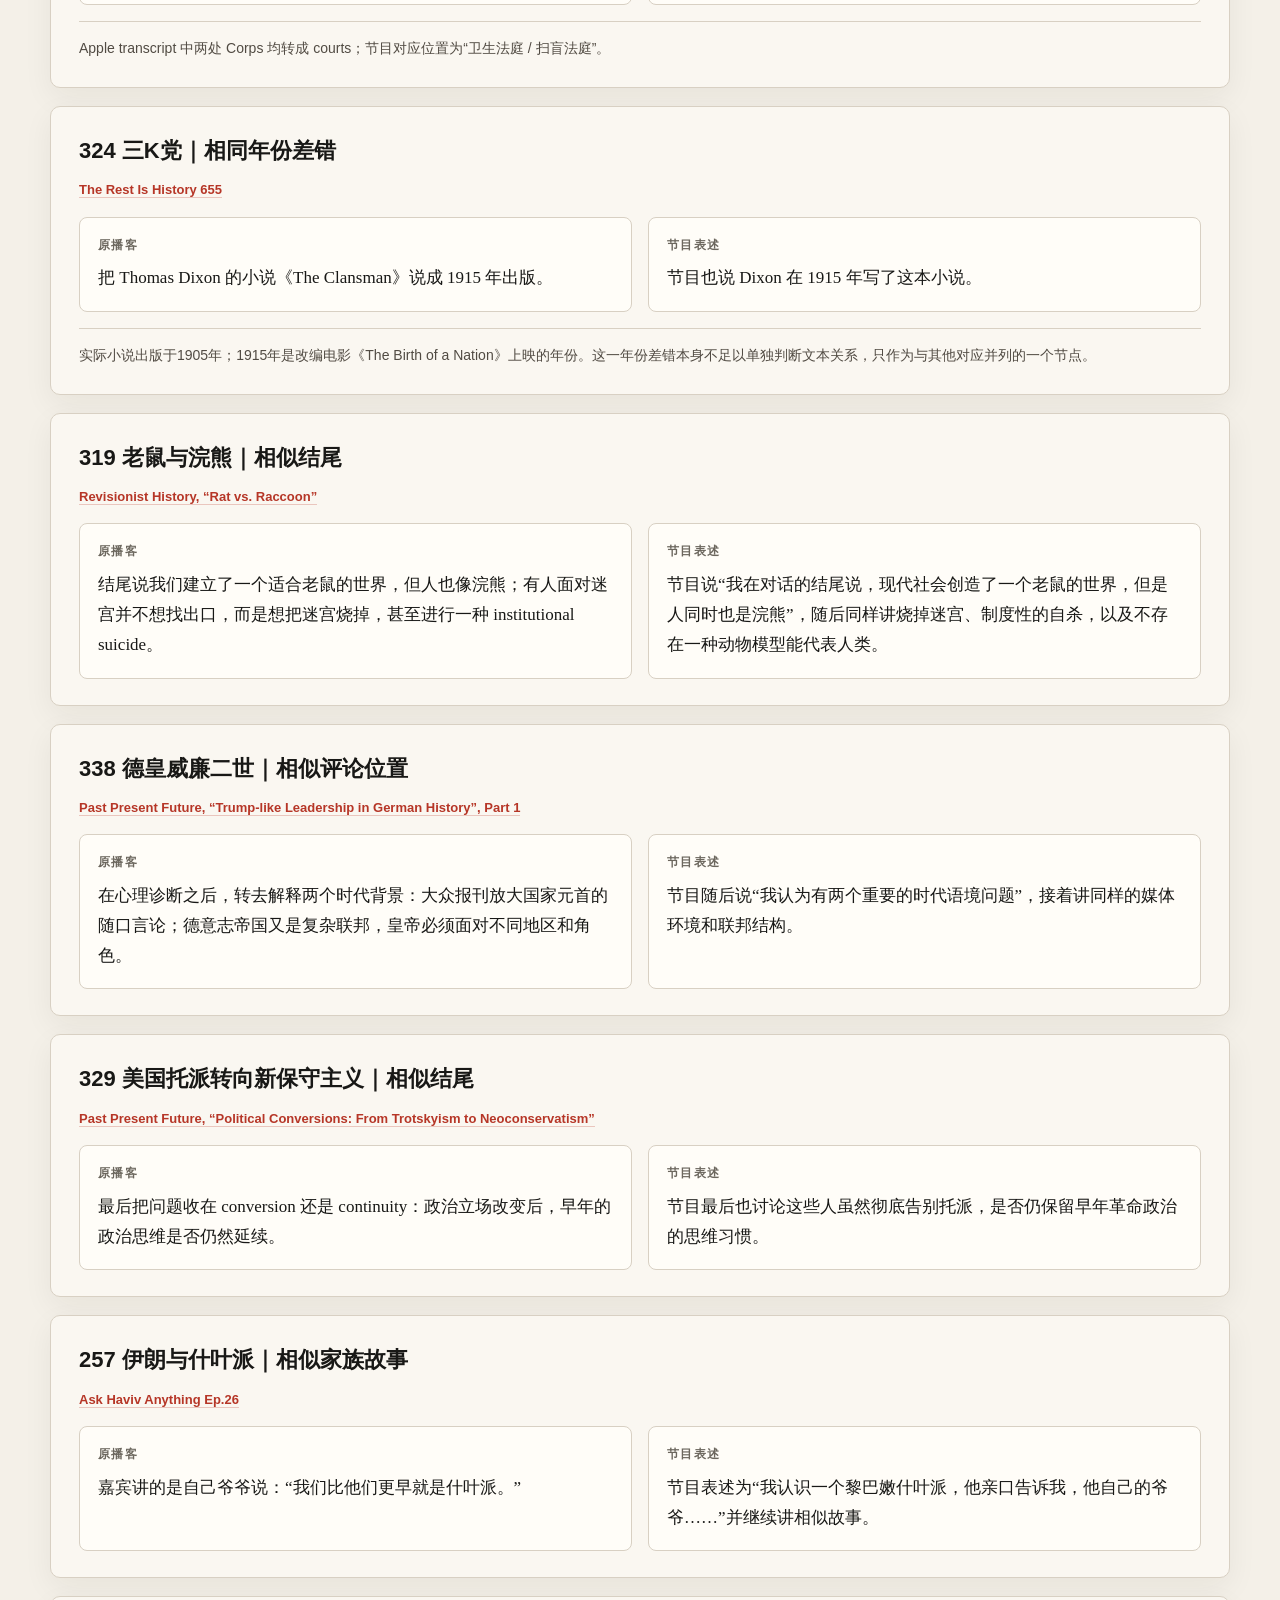
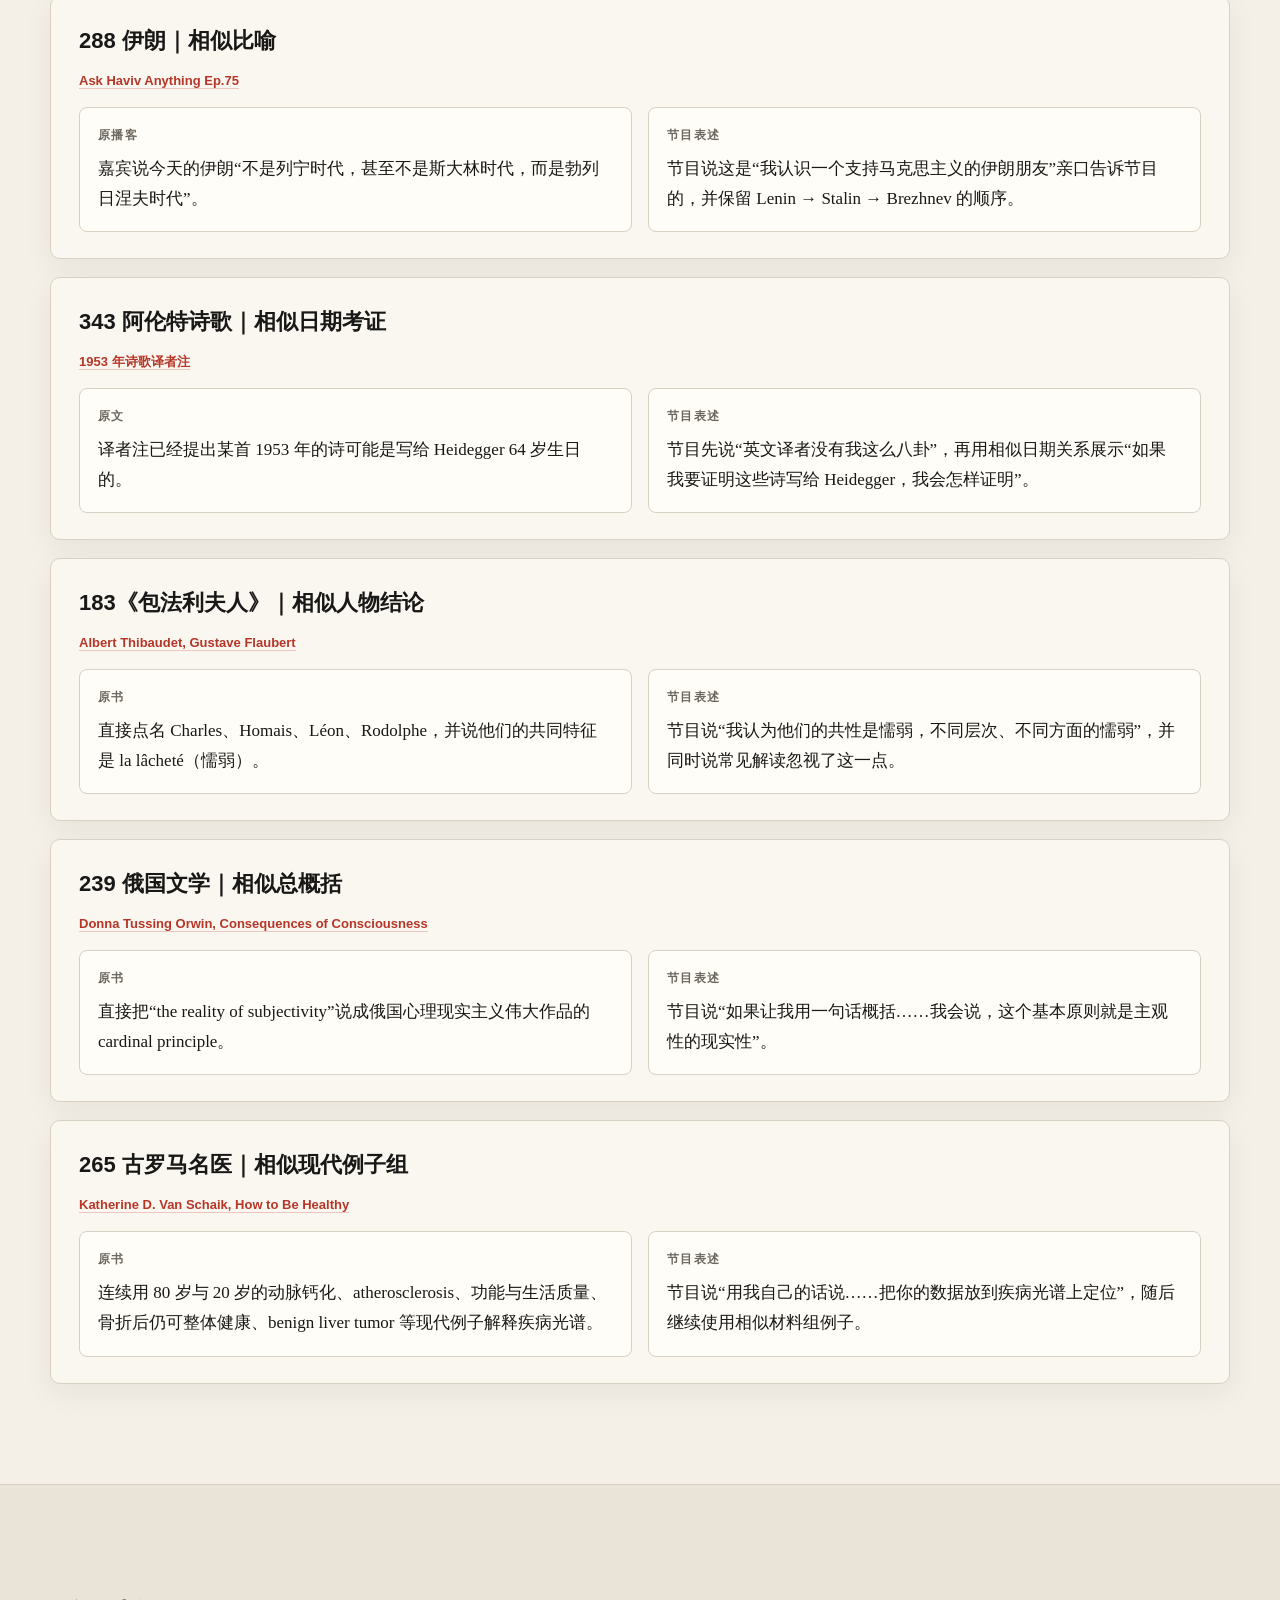
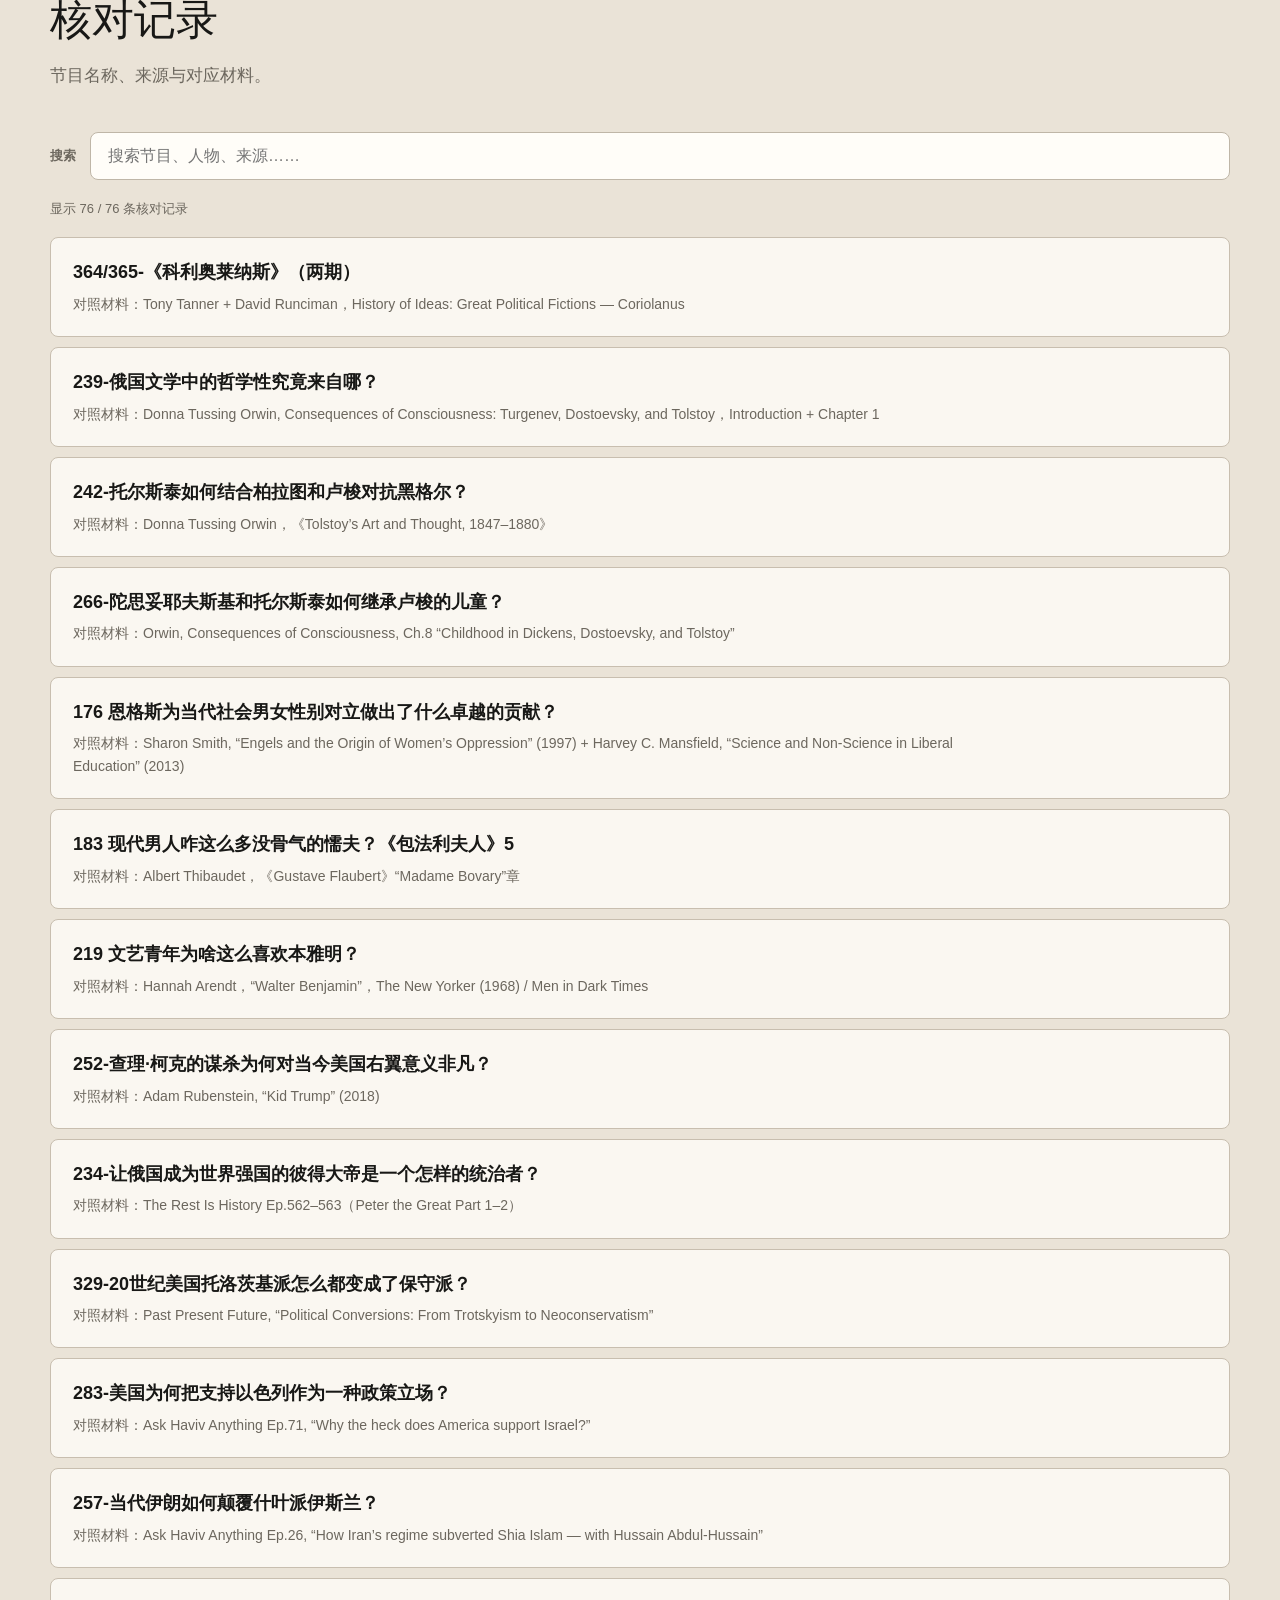
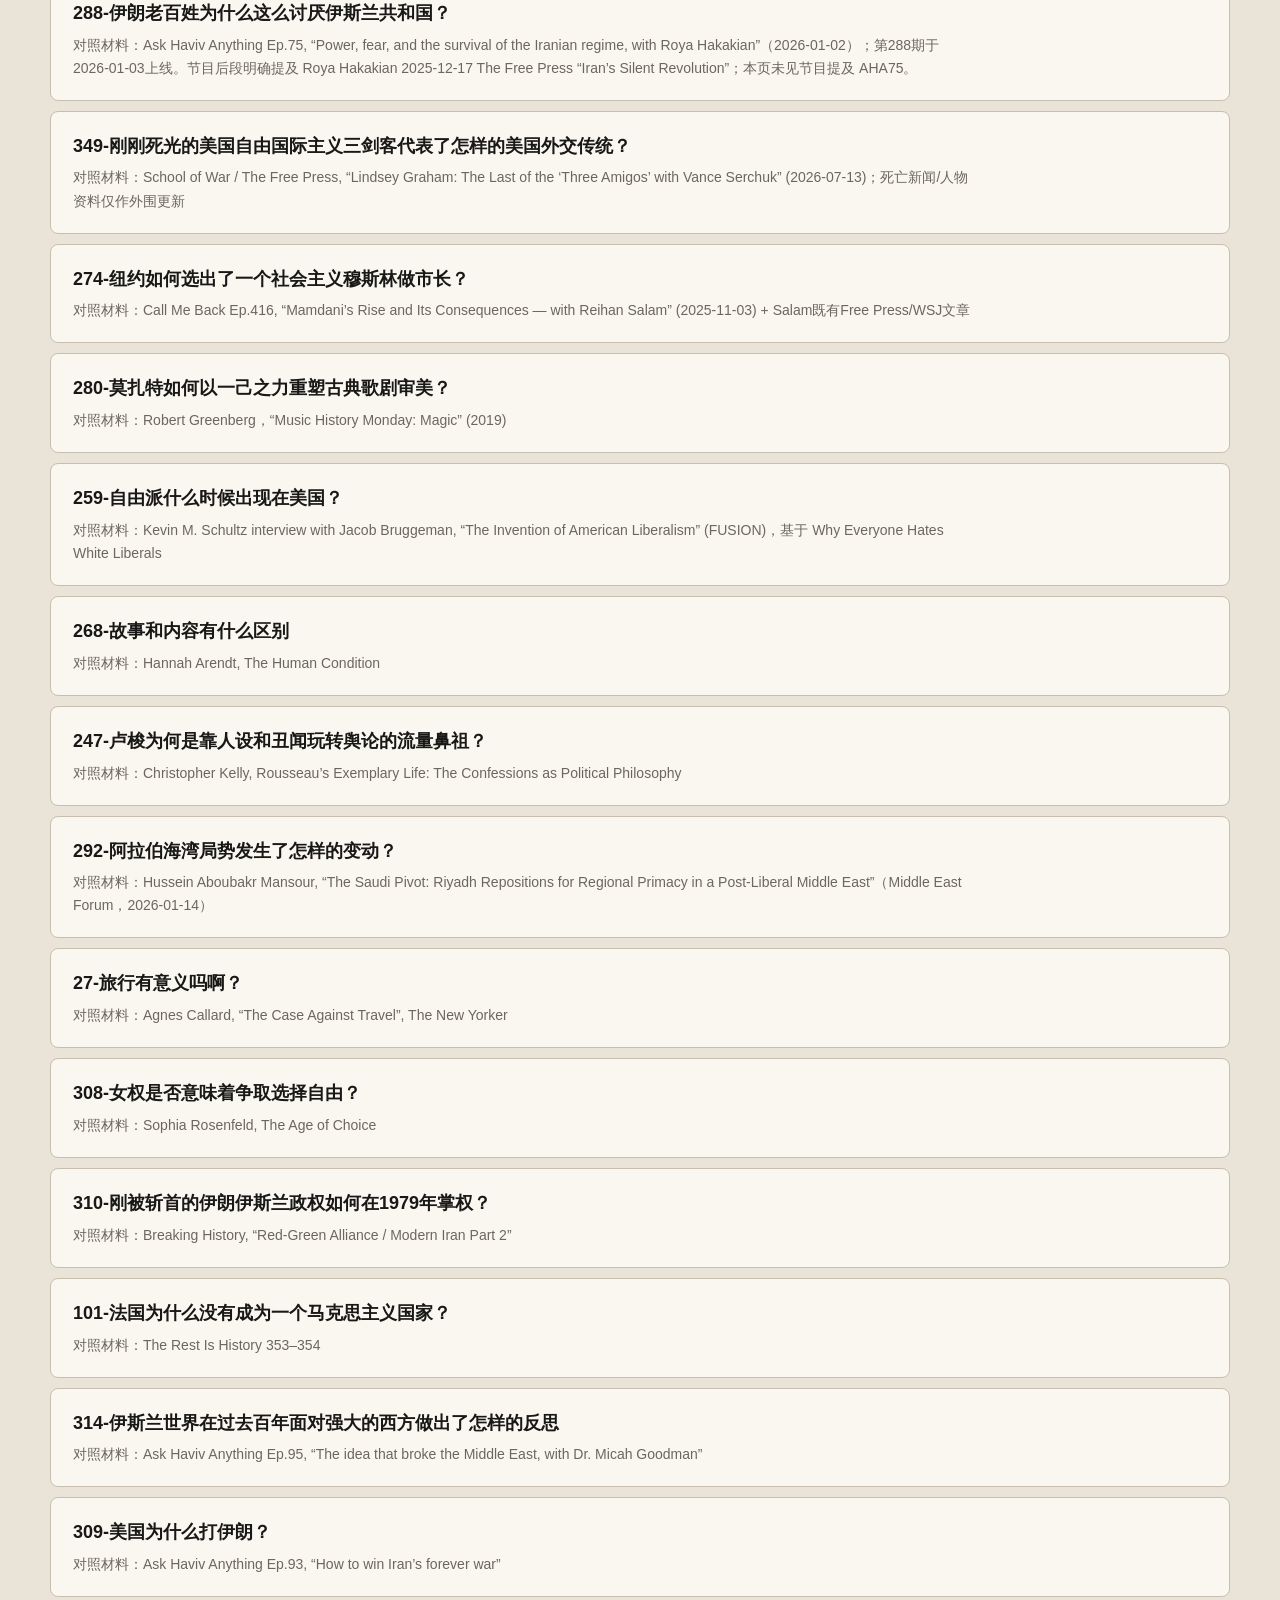
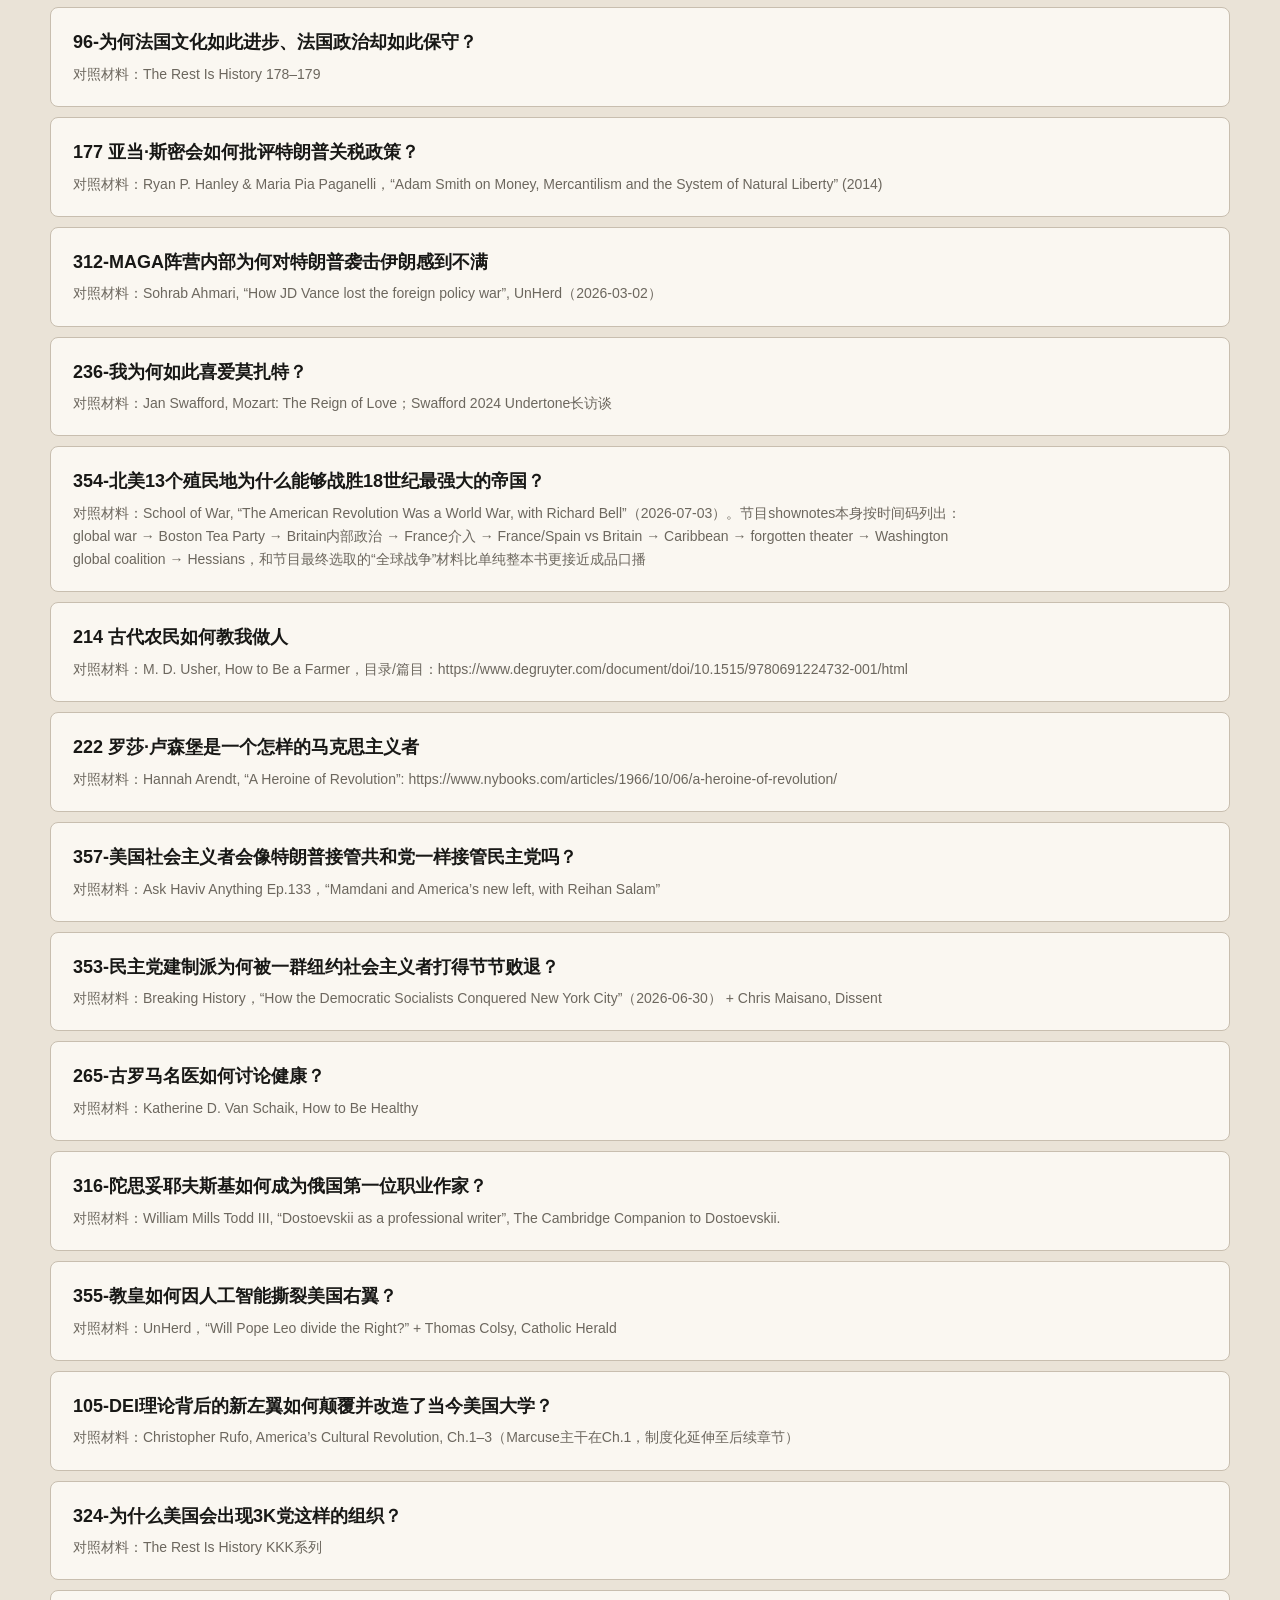
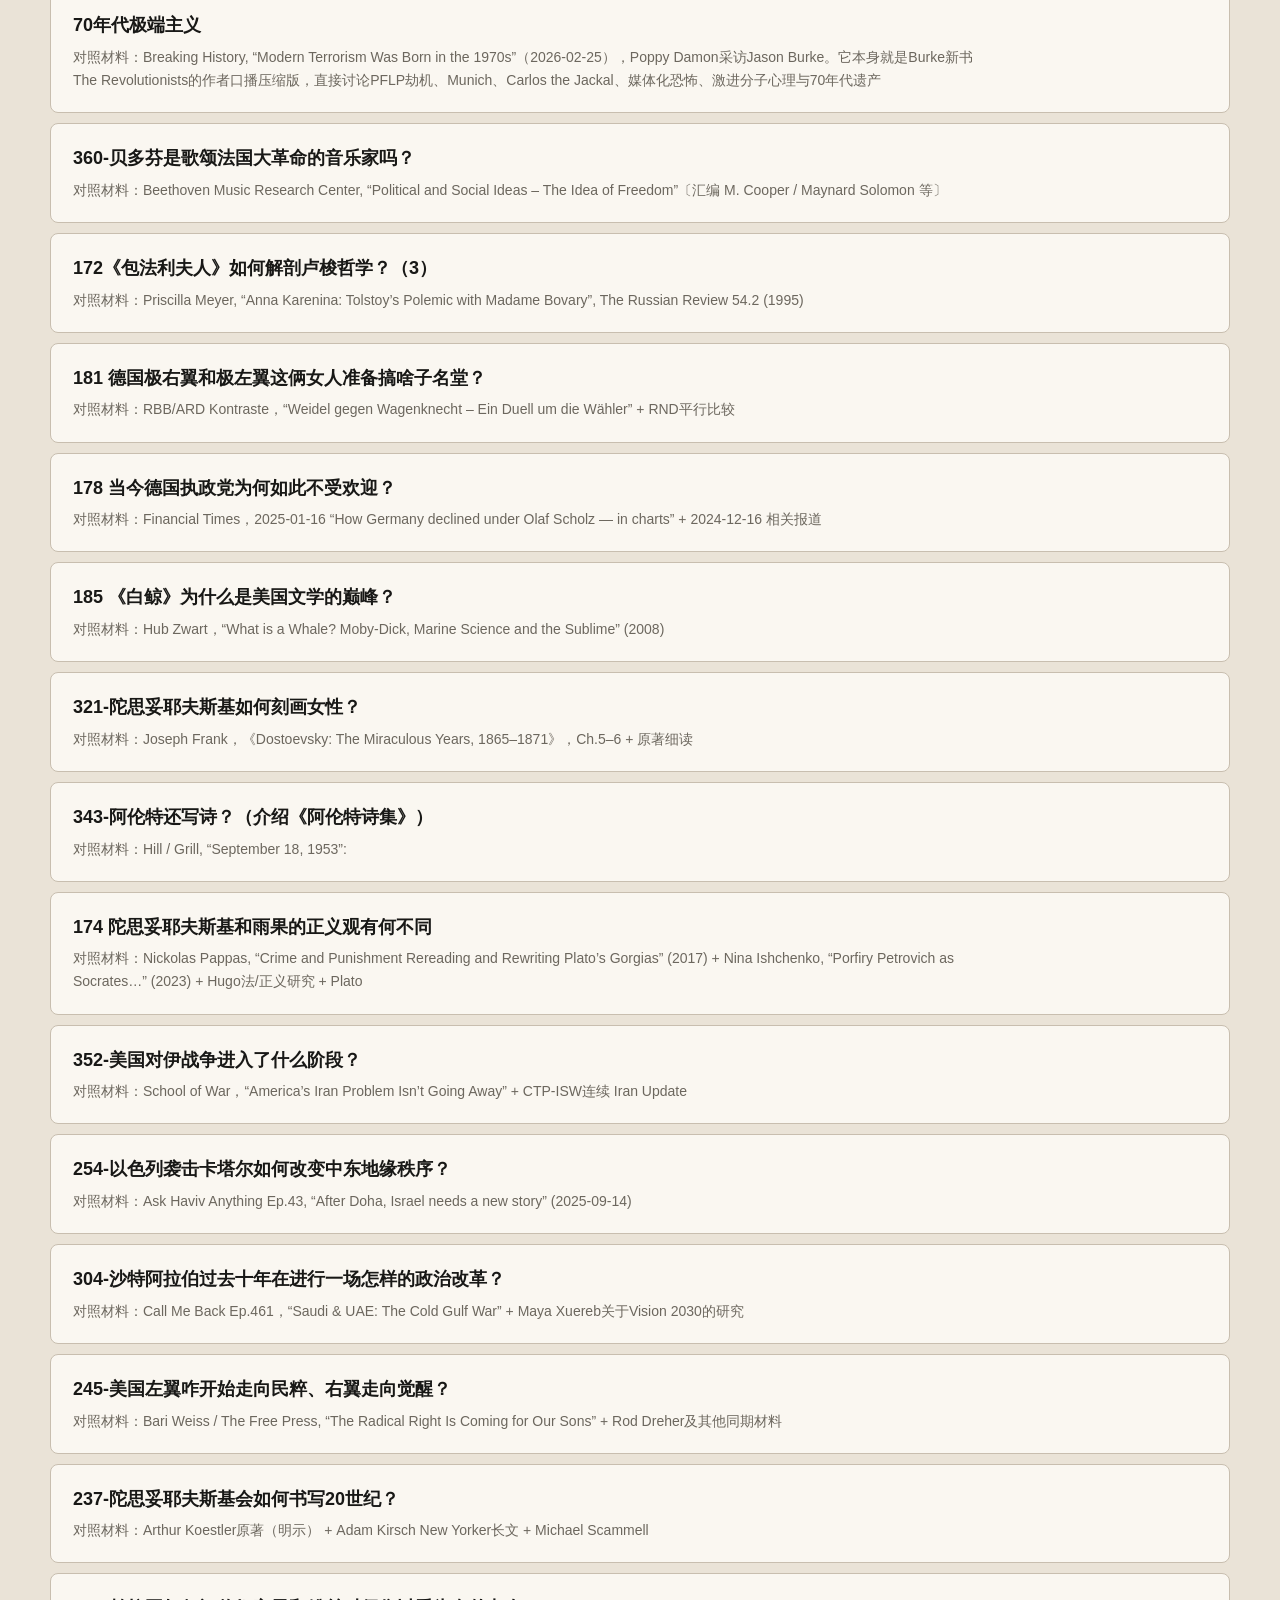
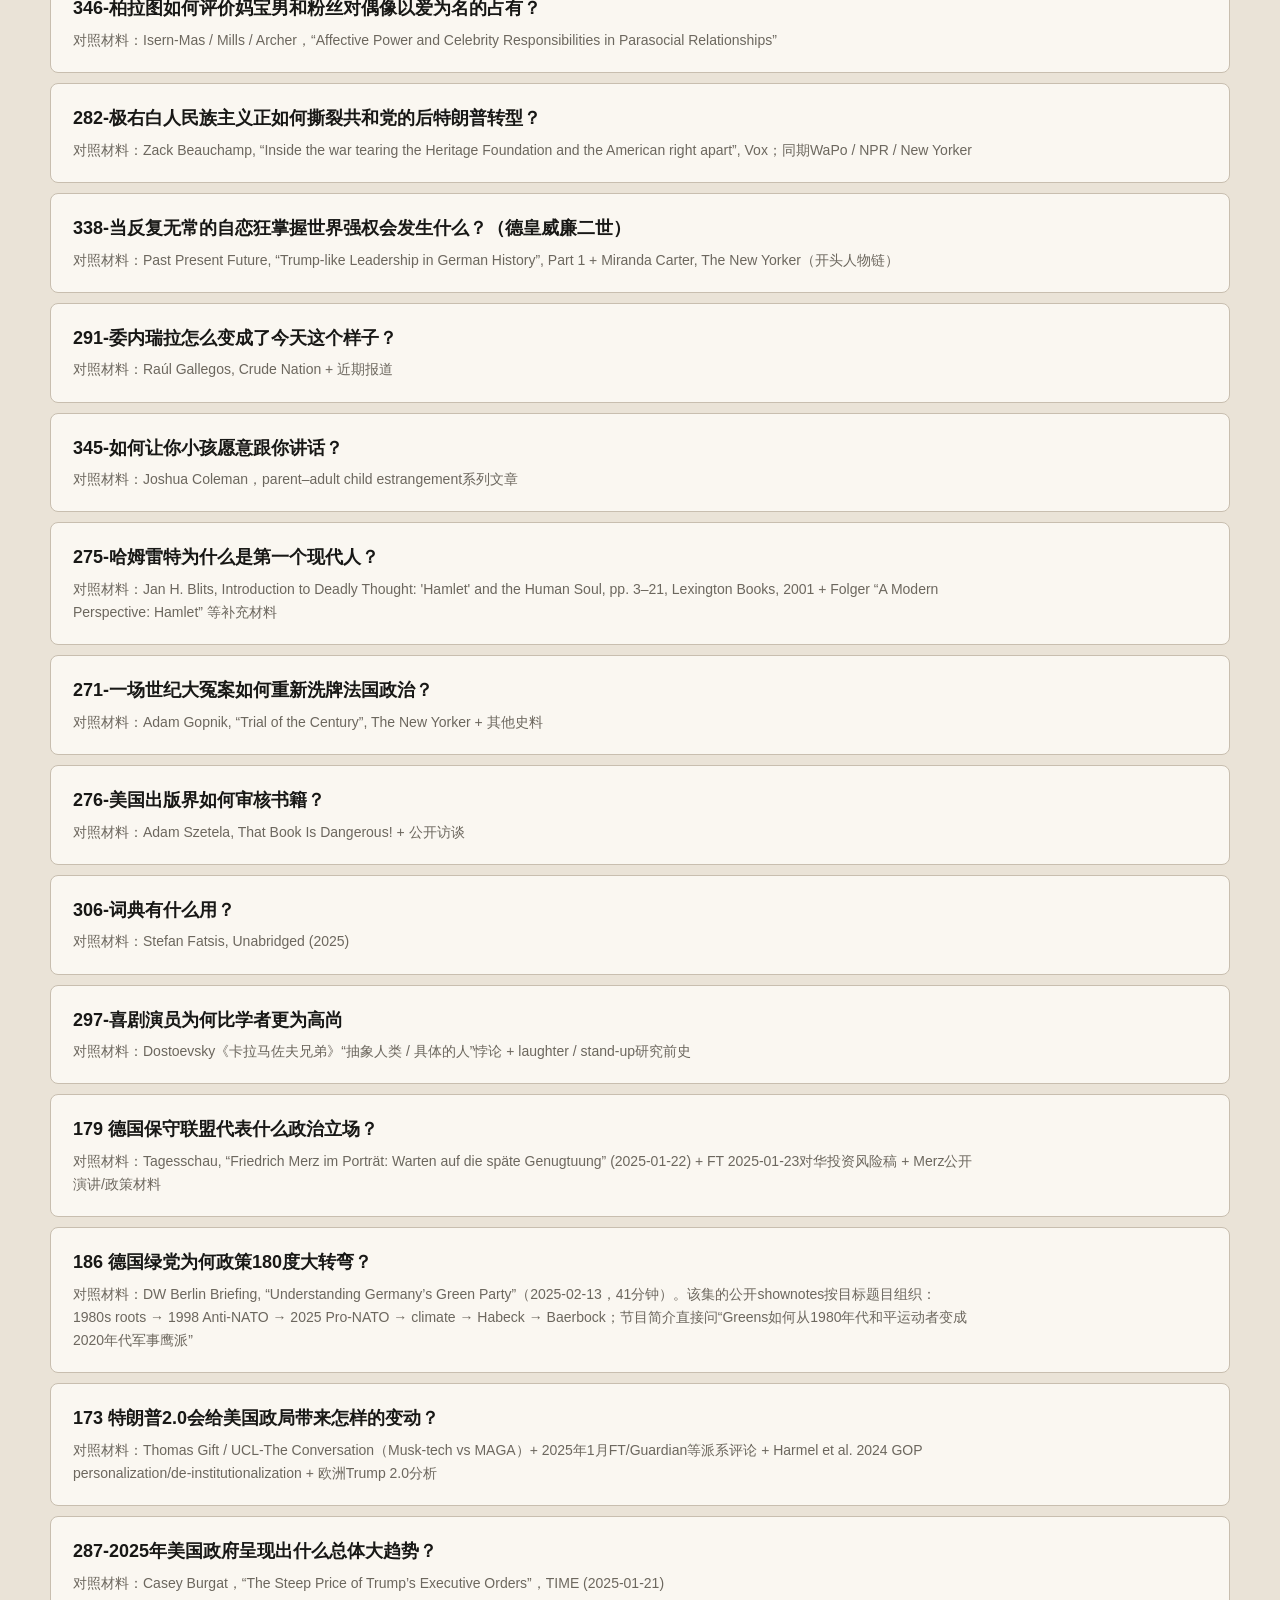
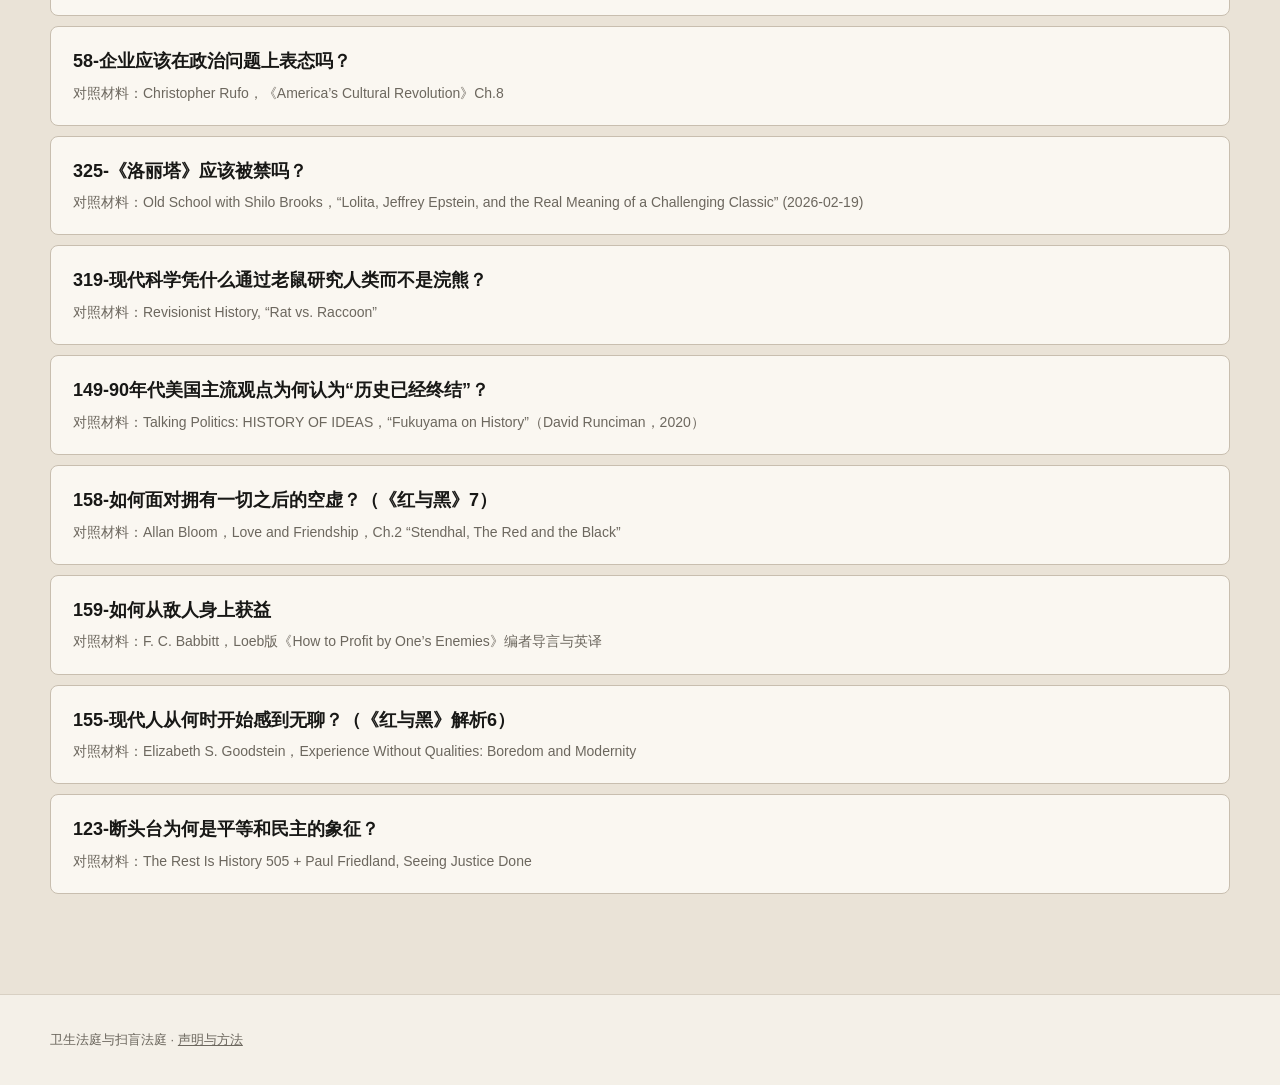
==== commit 75cf7914: "Highlight public response on homepage" ====
--- a/index.html
+++ b/index.html
@@ -23,6 +23,11 @@
       <p class="eyebrow">来源与归因核对</p>
       <h1>卫生法庭<br><em>与扫盲法庭</em></h1>
       <p class="lede"><strong id="heroSummary">正在载入核对记录……</strong> 下方列出节目与来源材料，请自行核对。</p>
+      <aside class="response-quote" aria-label="仲树公开回应">
+        <p class="response-label">仲树公开回应</p>
+        <blockquote>“那个网站上的英语和中文是对不上的，他的证据是对不上的，没有一条是逐字翻译。”</blockquote>
+        <cite><a href="https://www.jfdaily.com/staticsg/res/html/web/newsDetail.html?id=1163642" target="_blank" rel="noopener noreferrer">《解放日报·上观新闻》，2026年8月24日</a></cite>
+      </aside>
       <div class="hero-actions">
         <a class="btn dark" href="#latest">查看最新专题</a>
         <a class="btn" href="#library">浏览核对记录</a>
--- a/styles.css
+++ b/styles.css
@@ -50,6 +50,26 @@
 .hero h1 em{font-style:normal;color:var(--red)}
 .lede{font-size:21px;line-height:1.8;max-width:980px;margin:0;color:#3f3b35;font-weight:520}
 .lede strong{font-weight:780;color:var(--ink)}
+.response-quote{
+  max-width:980px;
+  margin:34px 0 0;
+  padding:24px 28px 25px;
+  border:1px solid rgba(182,54,39,.42);
+  border-left:5px solid var(--red);
+  border-radius:8px;
+  background:rgba(182,54,39,.055);
+  color:var(--red);
+}
+.response-label{margin:0 0 9px;font-size:12px;font-weight:800;letter-spacing:.16em}
+.response-quote blockquote{
+  margin:0;
+  font-family:Georgia,"Songti SC","STSong",serif;
+  font-size:clamp(22px,2.5vw,33px);
+  font-weight:600;
+  line-height:1.55;
+}
+.response-quote cite{display:block;margin-top:13px;font-size:13px;font-style:normal;color:#7d2a20}
+.response-quote cite a{text-decoration:none;border-bottom:1px solid rgba(182,54,39,.32)}
 .hero-actions{display:flex;gap:14px;margin:40px 0 64px;flex-wrap:wrap}
 .btn{display:inline-flex;border:1px solid var(--ink);border-radius:999px;padding:13px 24px;color:var(--ink);text-decoration:none;font-weight:700;background:transparent}
 .btn.dark{background:var(--ink);color:white}
@@ -122,6 +142,8 @@
   .hero{padding:70px 0 48px}
   .hero h1{font-size:46px}
   .lede{font-size:18px}
+  .response-quote{padding:20px 19px 21px}
+  .response-quote blockquote{font-size:21px}
   .stats{grid-template-columns:1fr}
   .stat{border-right:0;border-bottom:1px solid var(--line)}
   .stat:last-child{border-bottom:0}
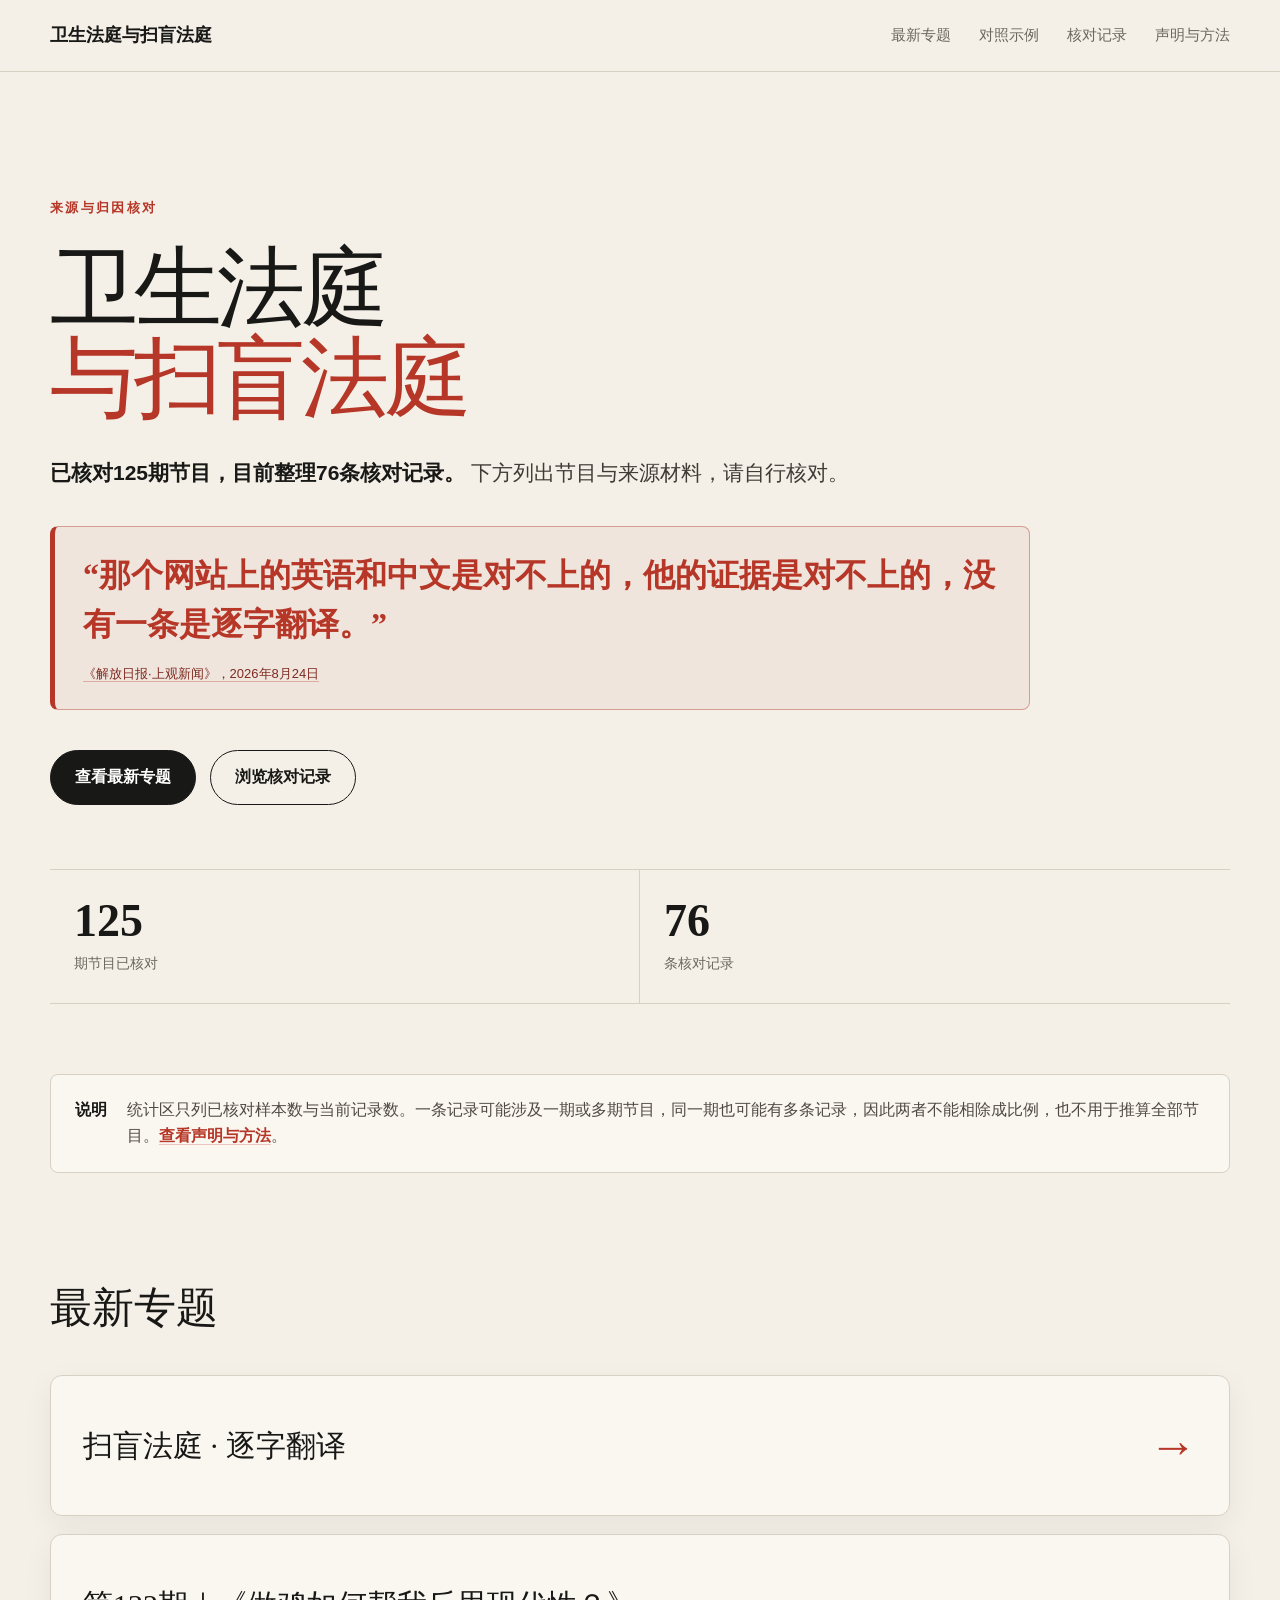
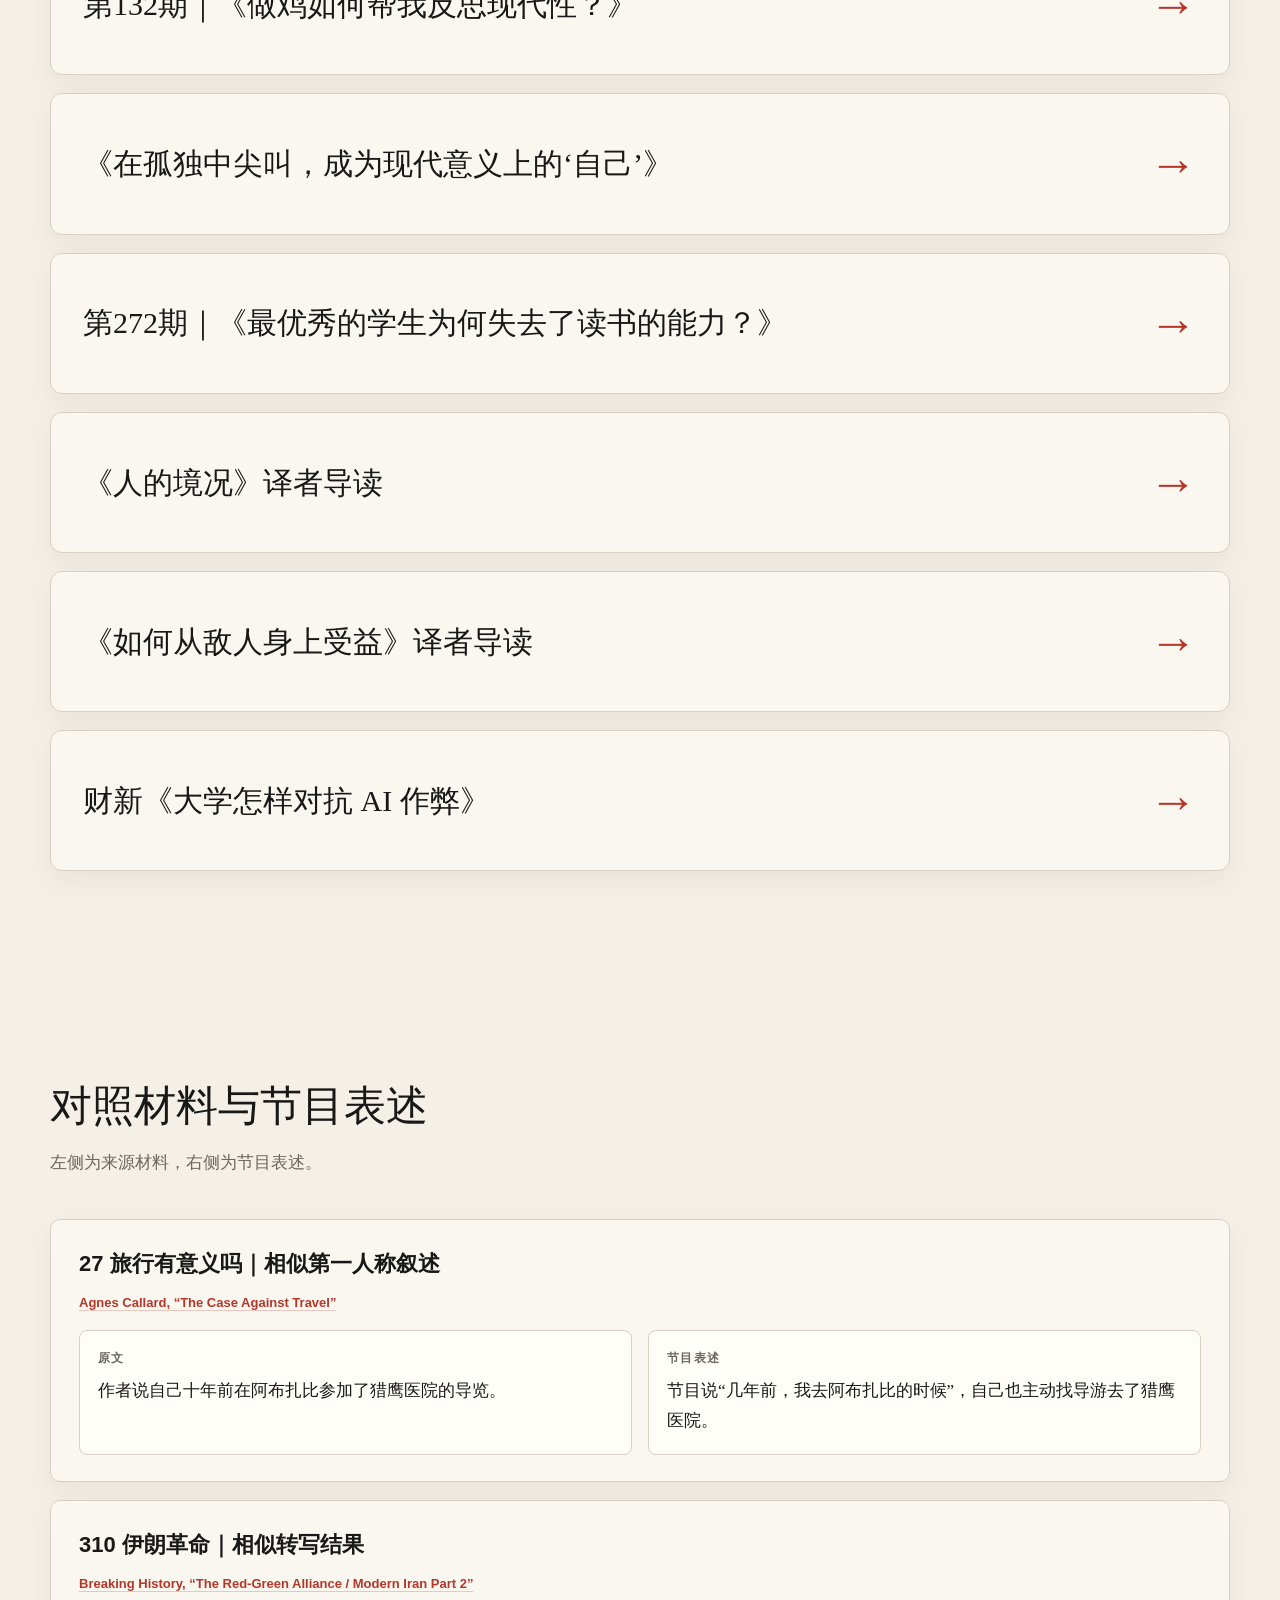
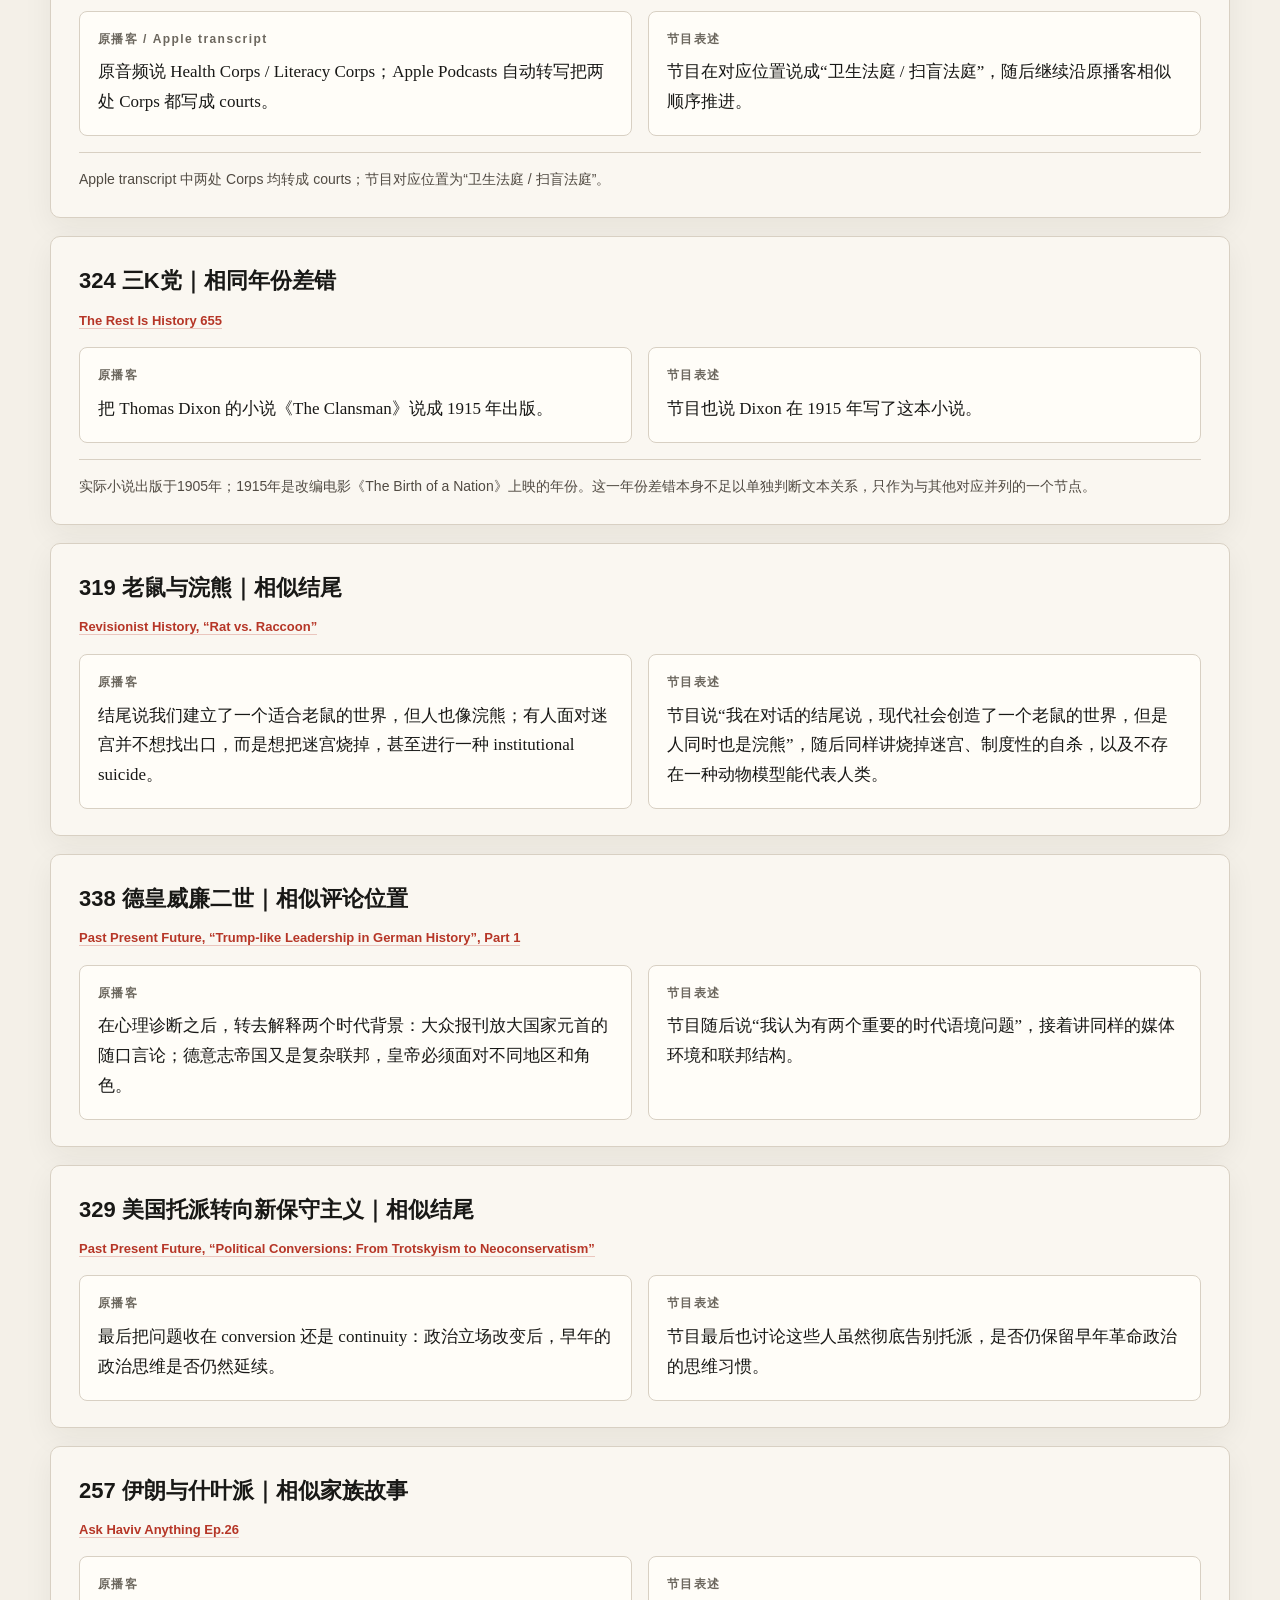
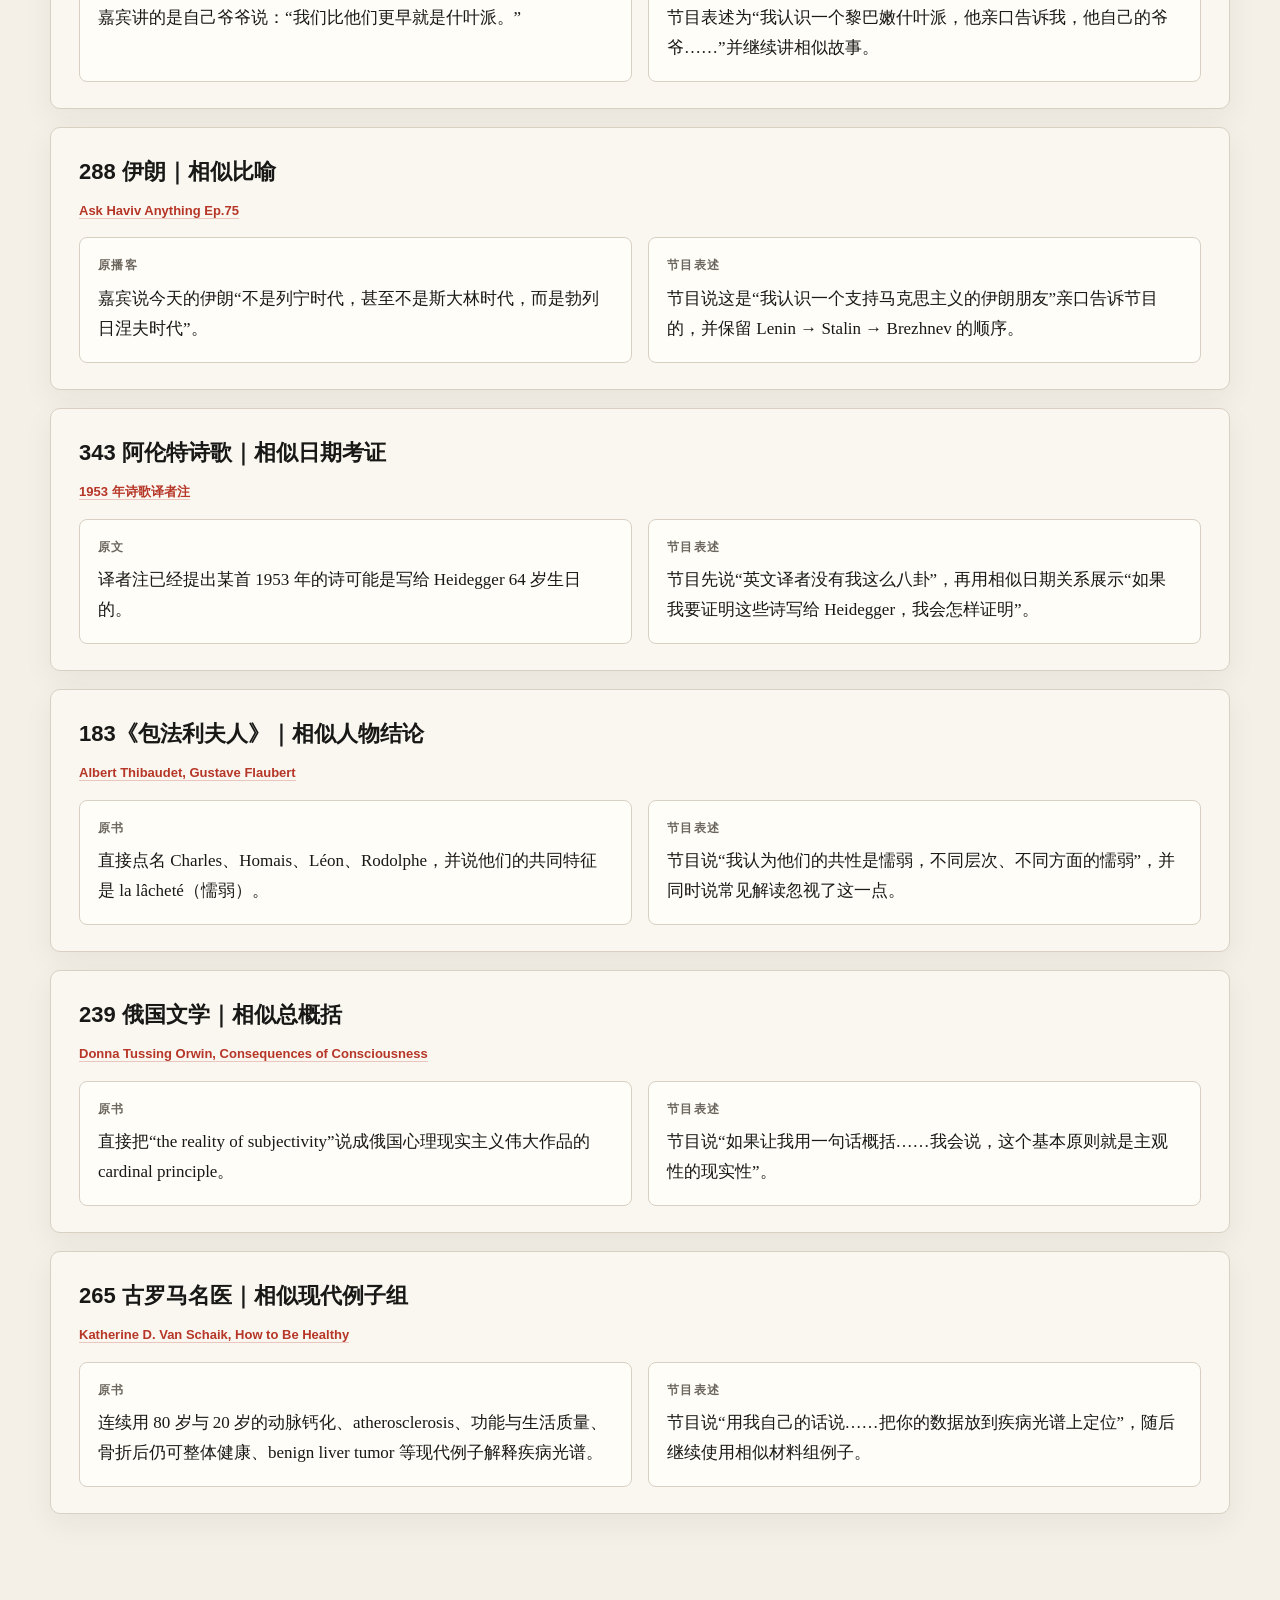
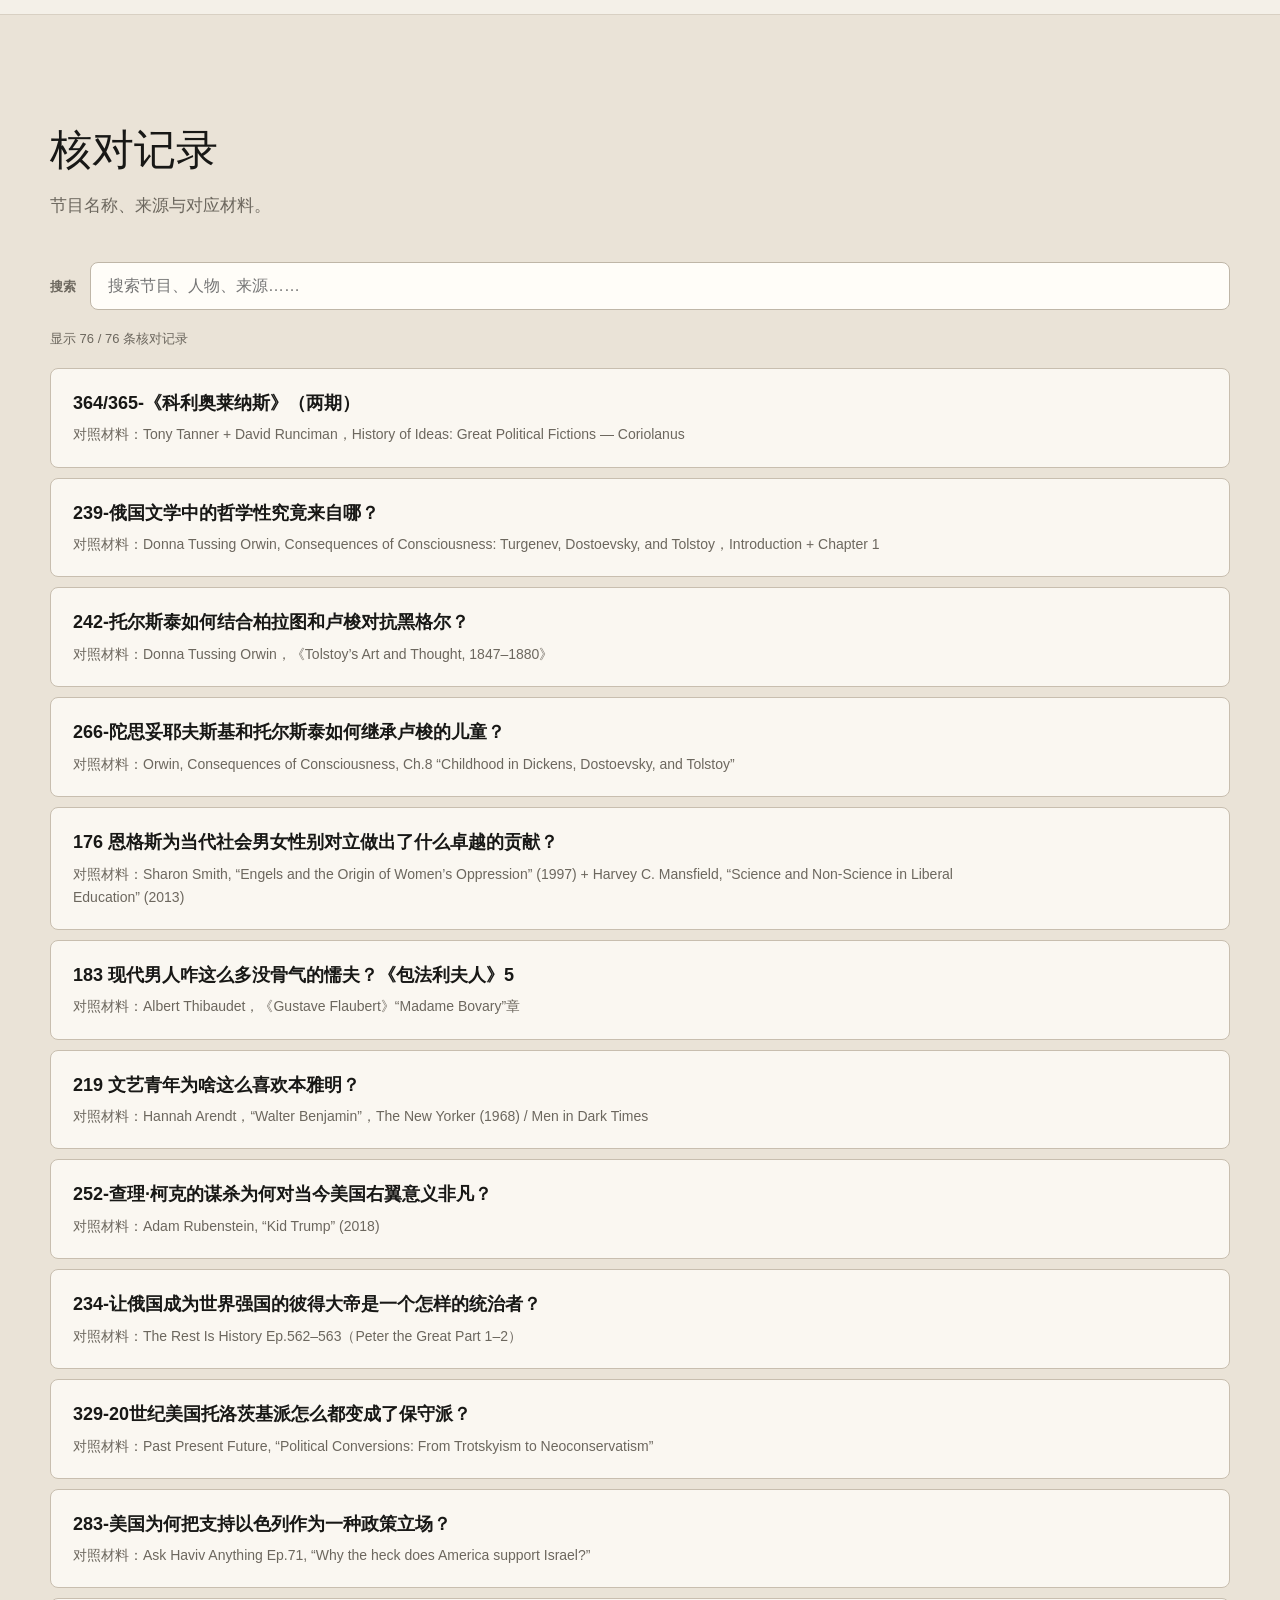
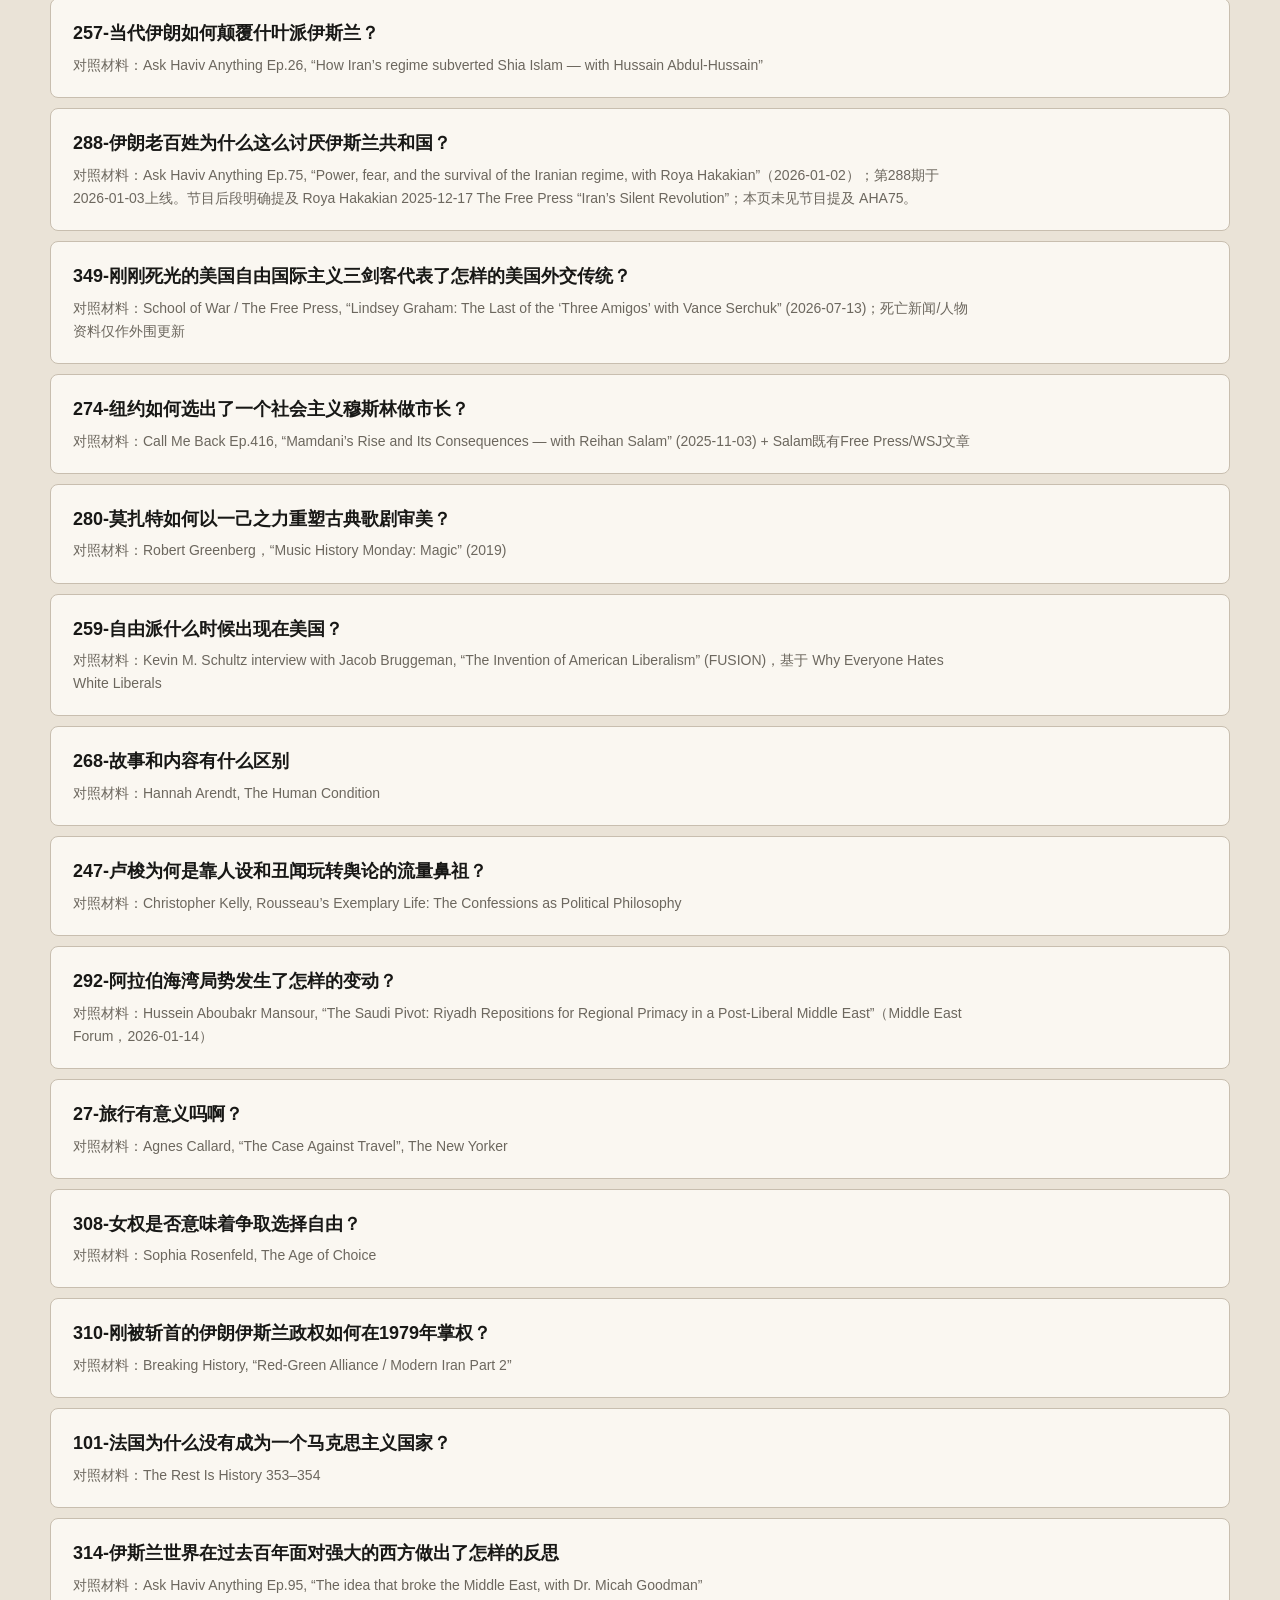
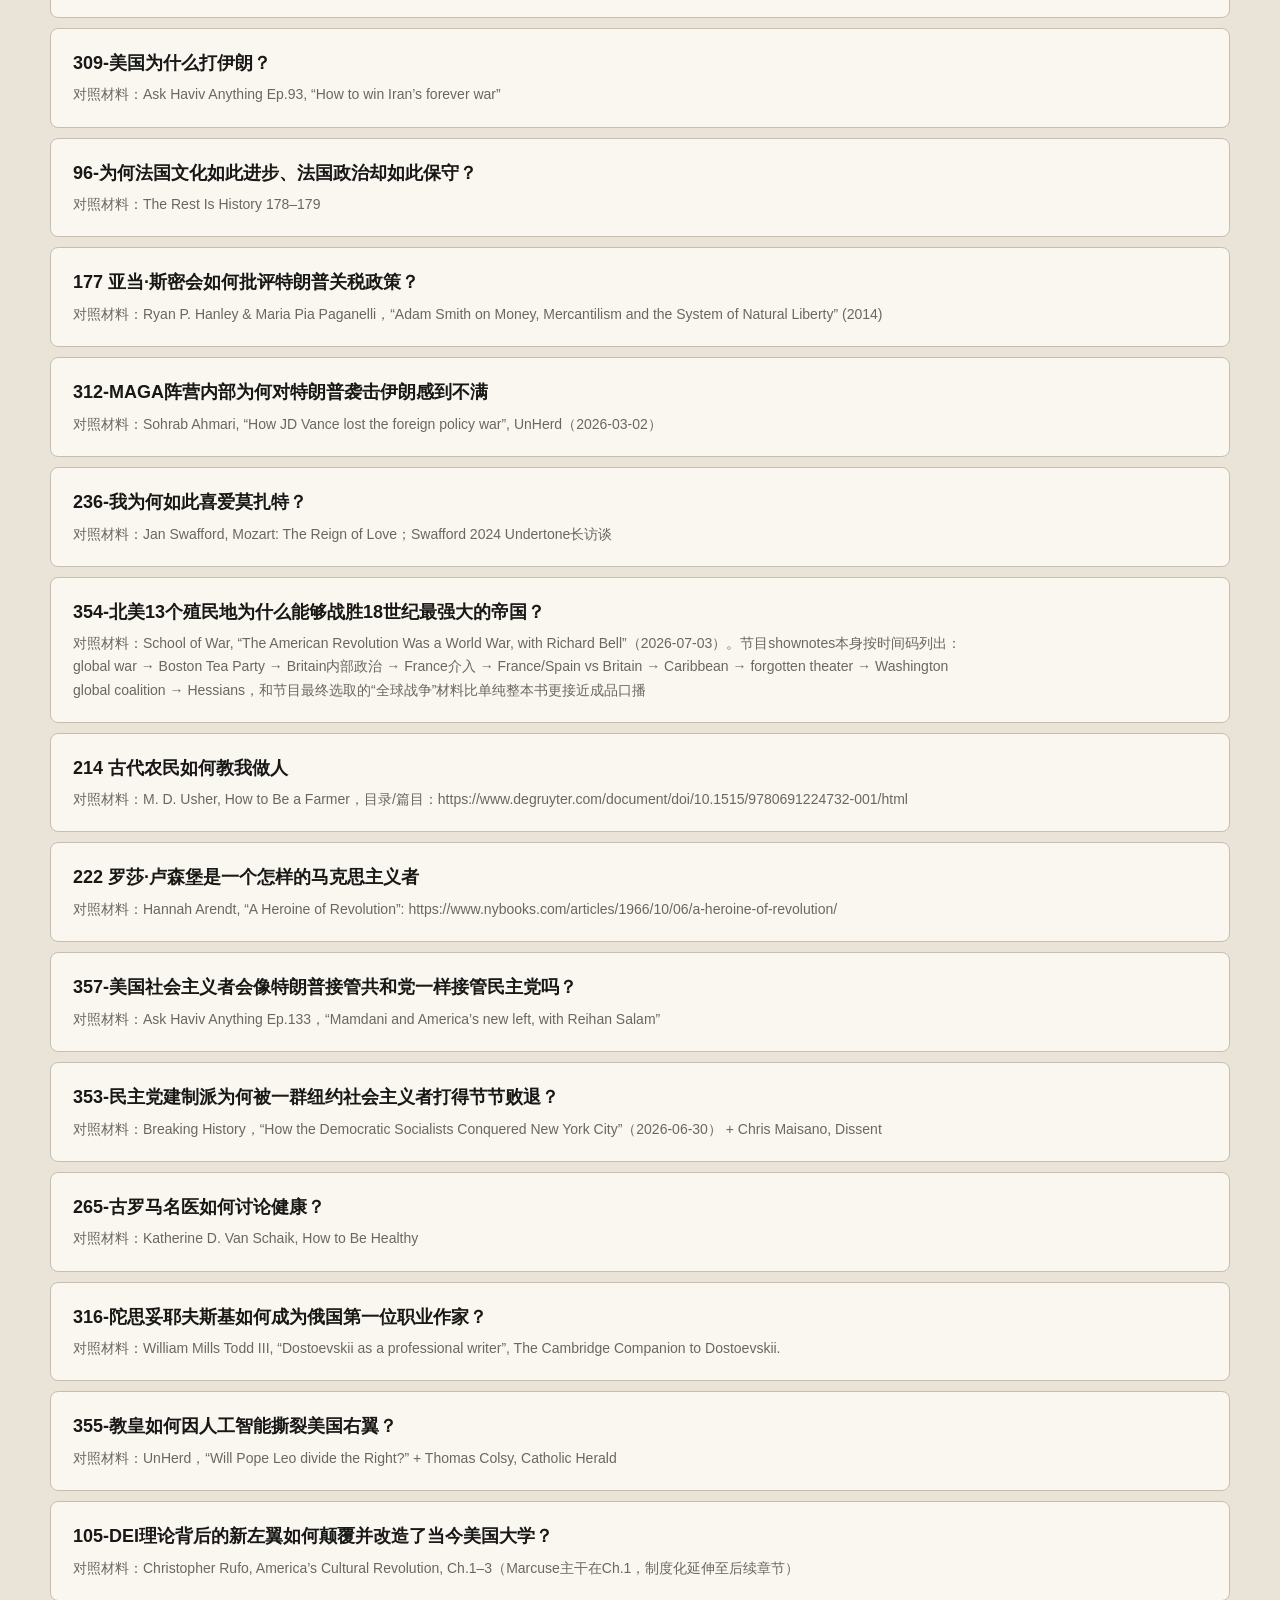
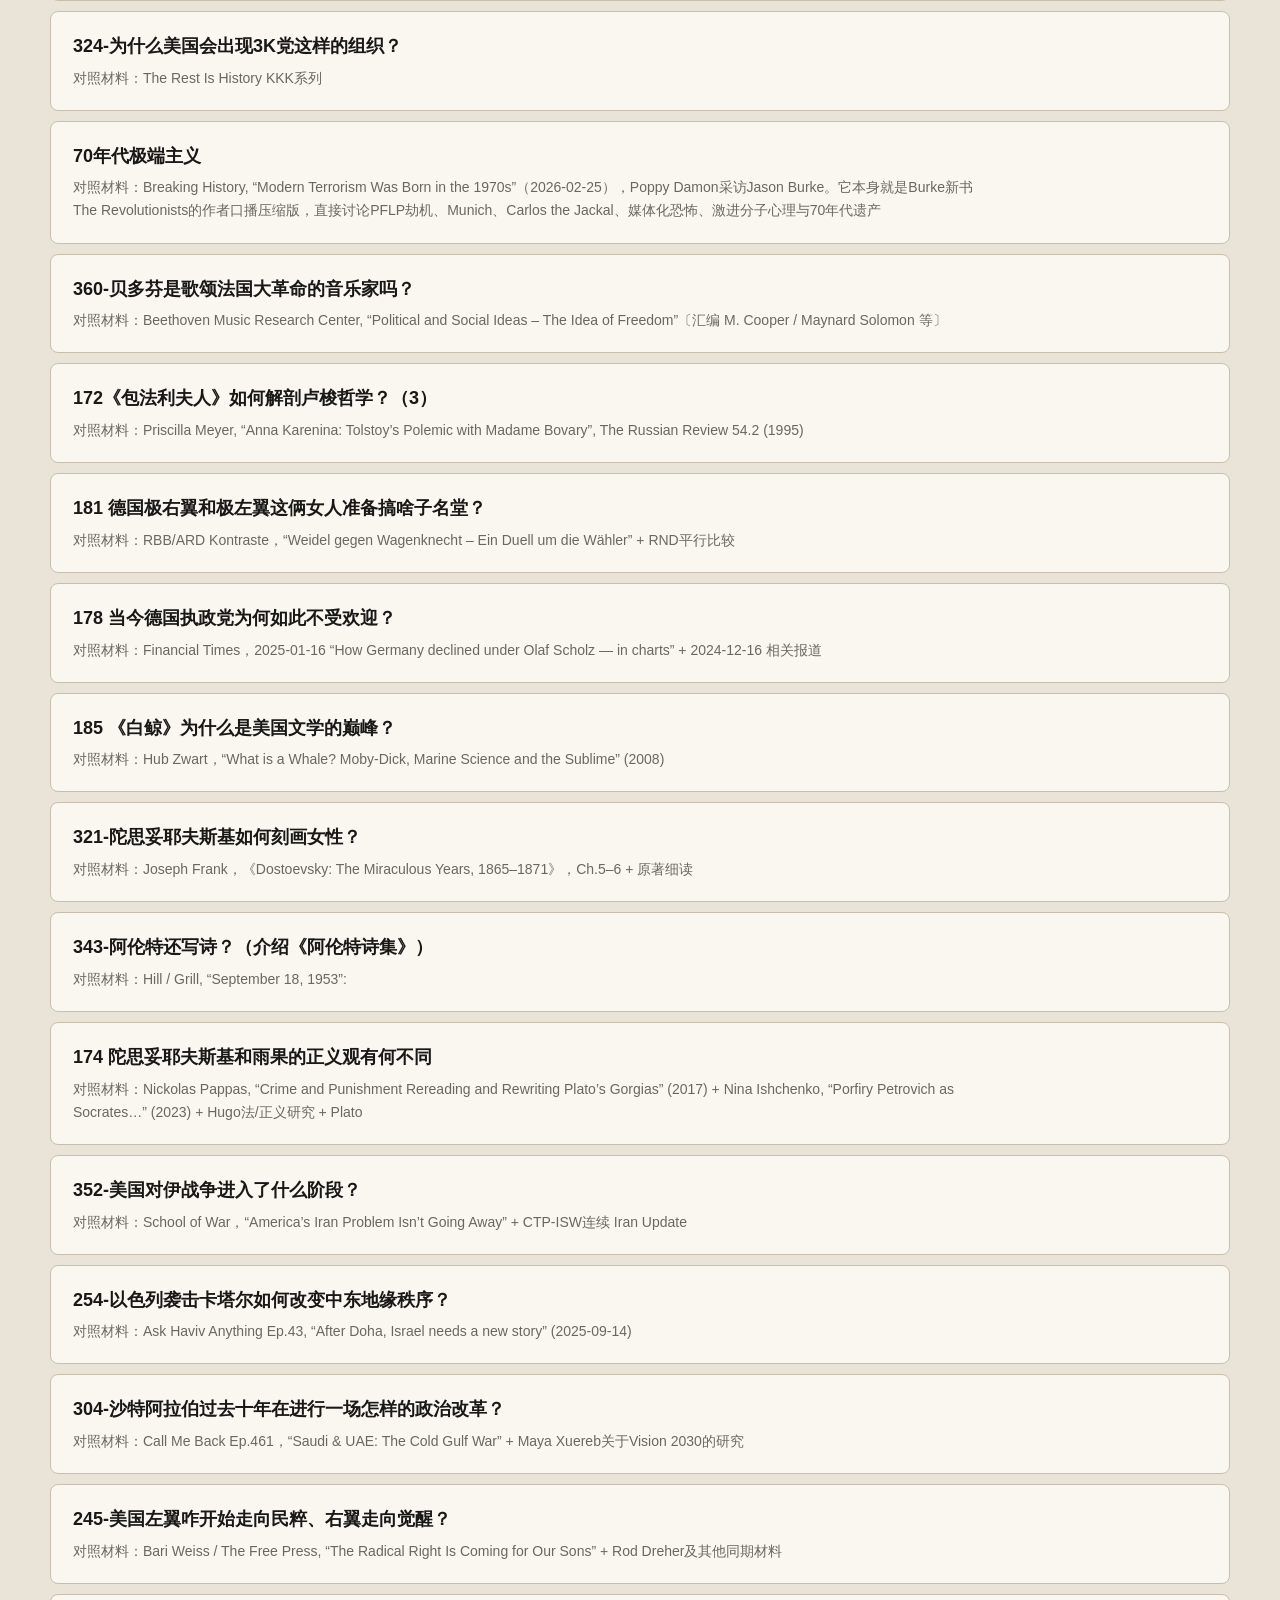
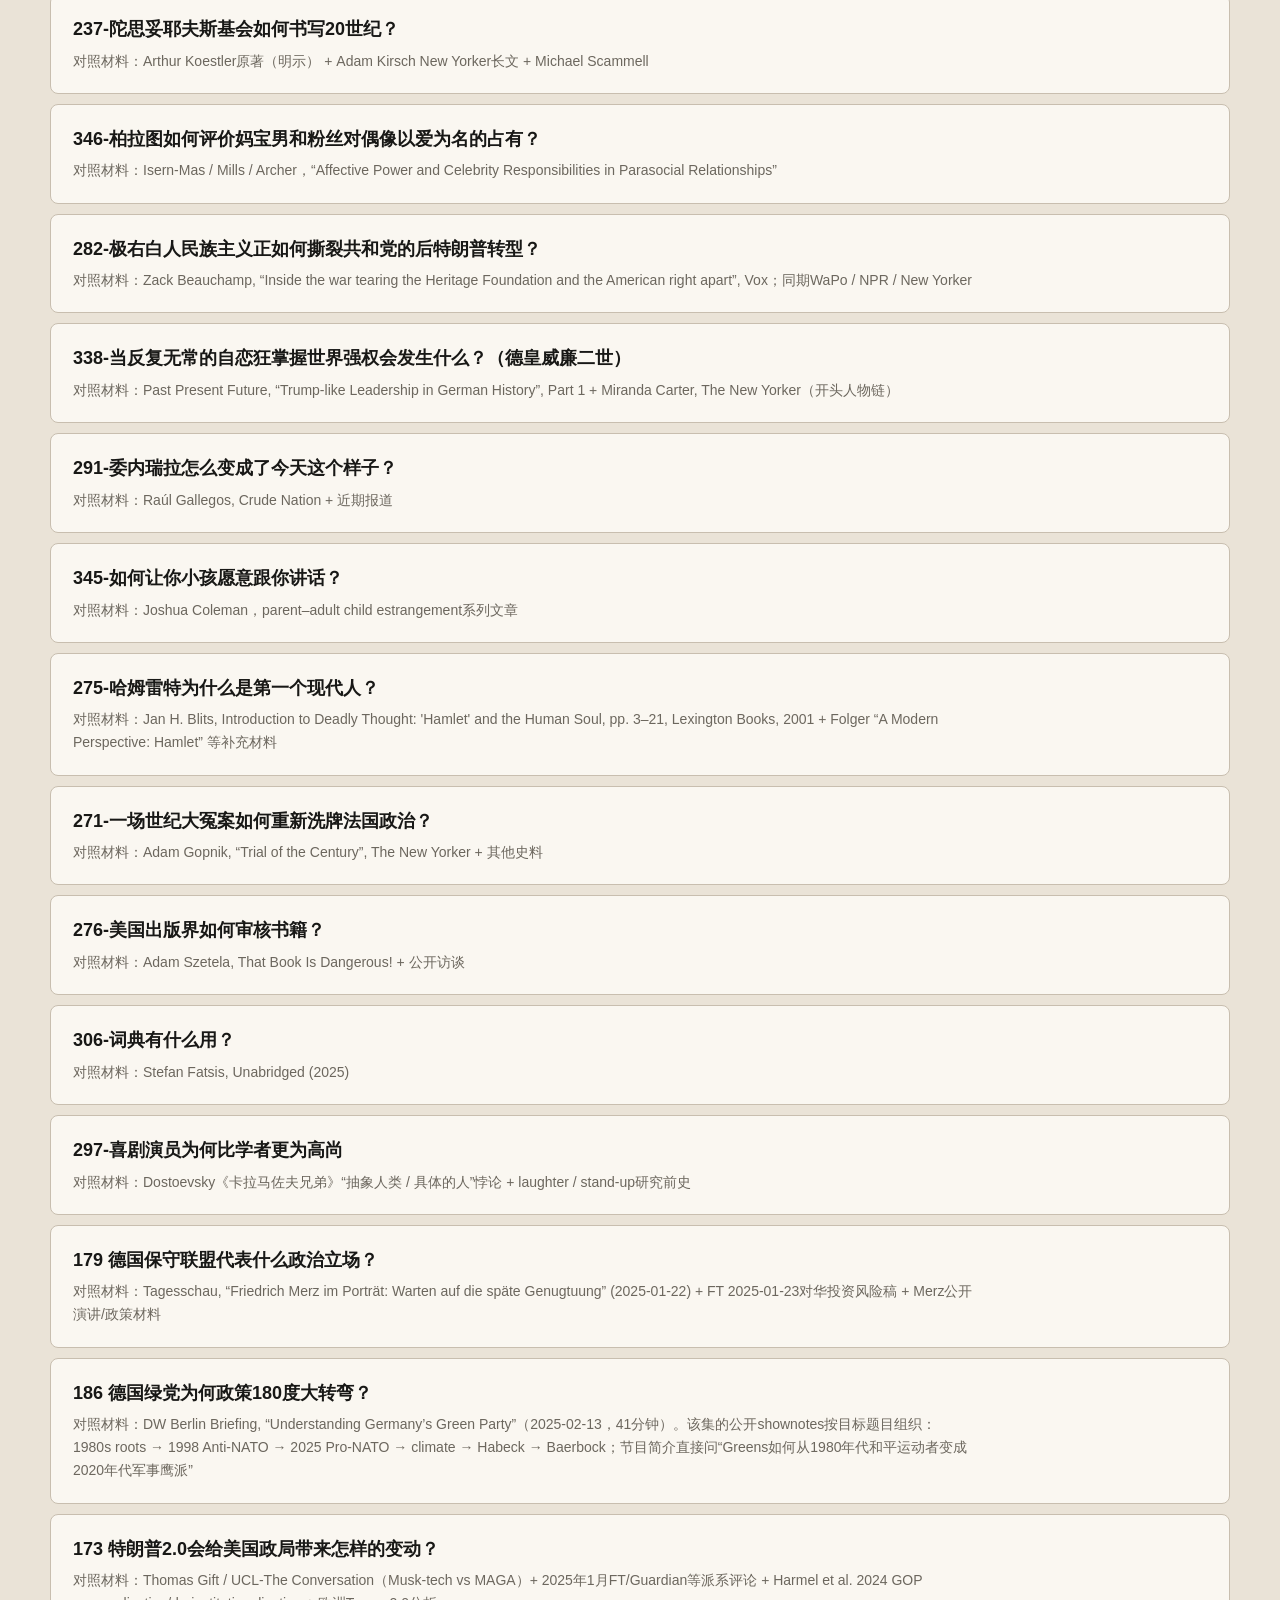
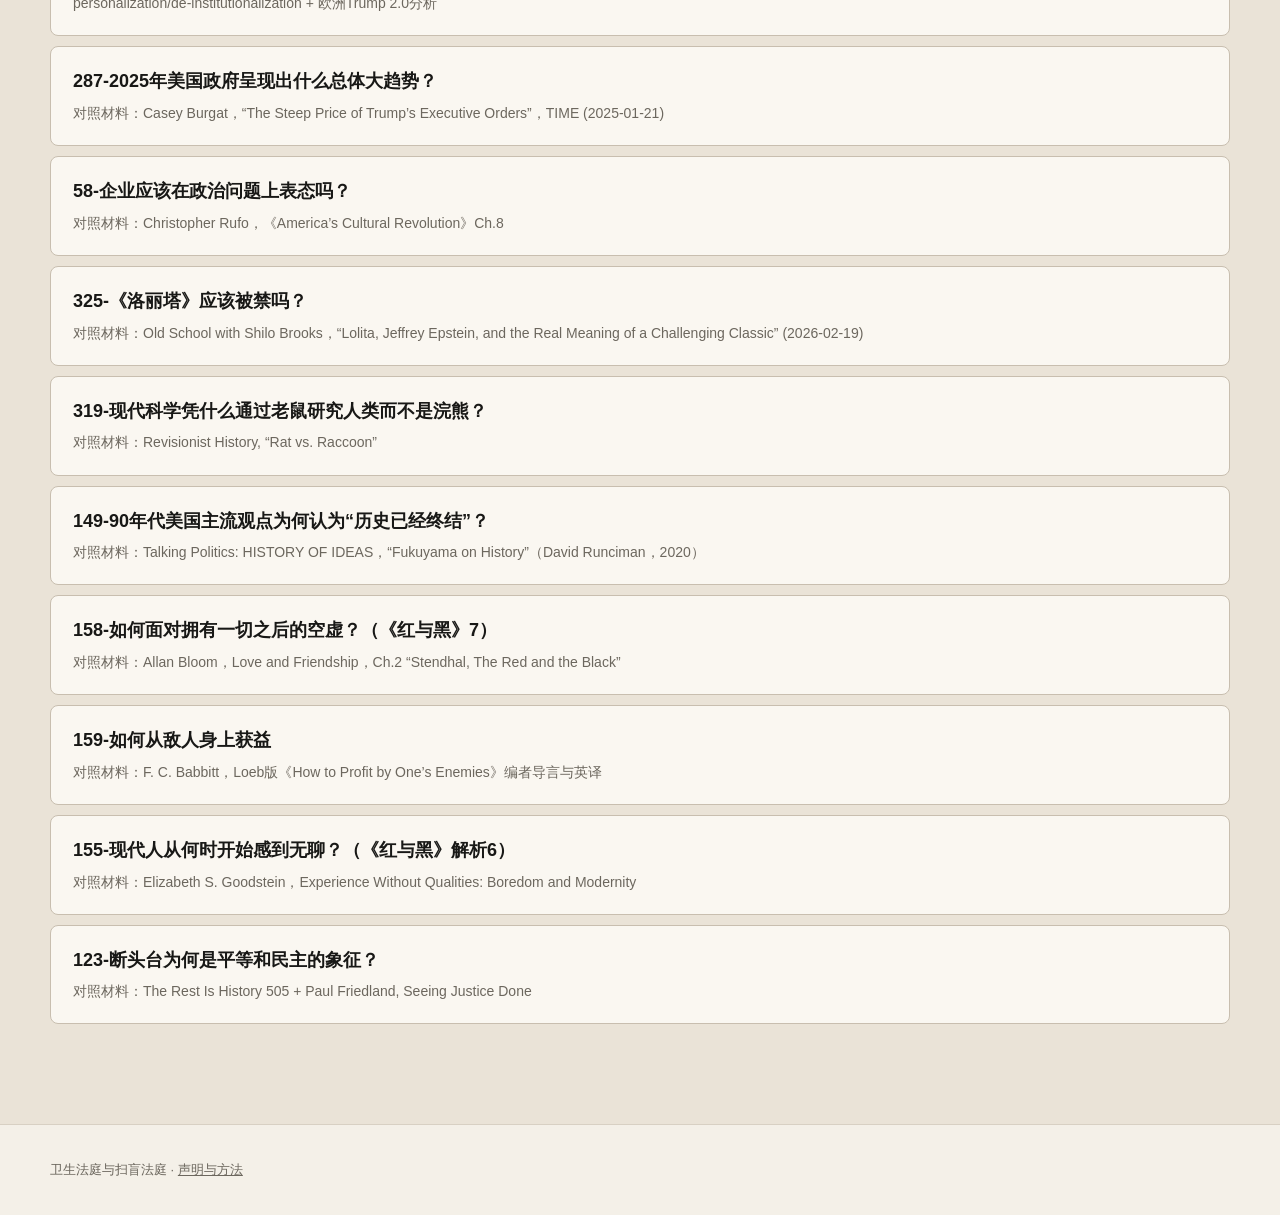
==== commit c4c63ebc: "Prepare verbatim translation project" ====
--- a/index.html
+++ b/index.html
@@ -23,8 +23,7 @@
       <p class="eyebrow">来源与归因核对</p>
       <h1>卫生法庭<br><em>与扫盲法庭</em></h1>
       <p class="lede"><strong id="heroSummary">正在载入核对记录……</strong> 下方列出节目与来源材料，请自行核对。</p>
-      <aside class="response-quote" aria-label="仲树公开回应">
-        <p class="response-label">仲树公开回应</p>
+      <aside class="response-quote" aria-label="公开采访原话">
         <blockquote>“那个网站上的英语和中文是对不上的，他的证据是对不上的，没有一条是逐字翻译。”</blockquote>
         <cite><a href="https://www.jfdaily.com/staticsg/res/html/web/newsDetail.html?id=1163642" target="_blank" rel="noopener noreferrer">《解放日报·上观新闻》，2026年8月24日</a></cite>
       </aside>
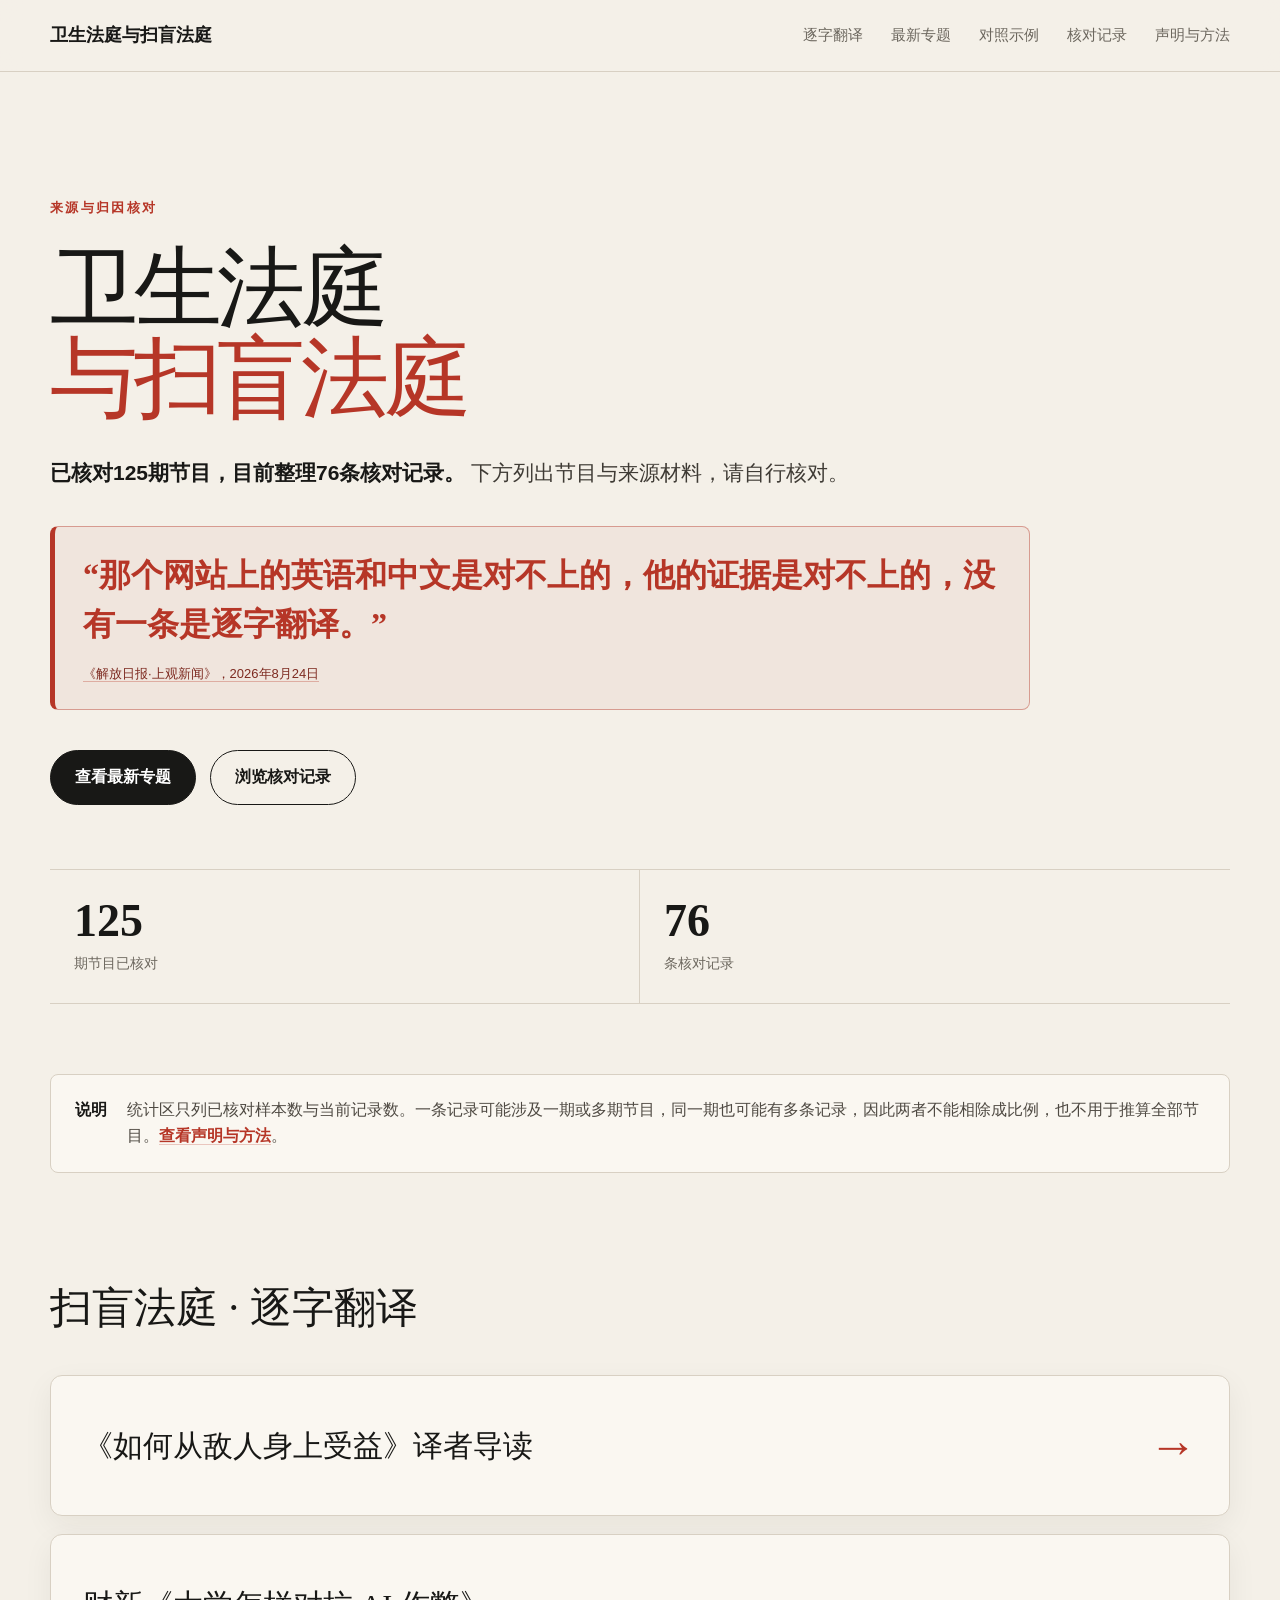
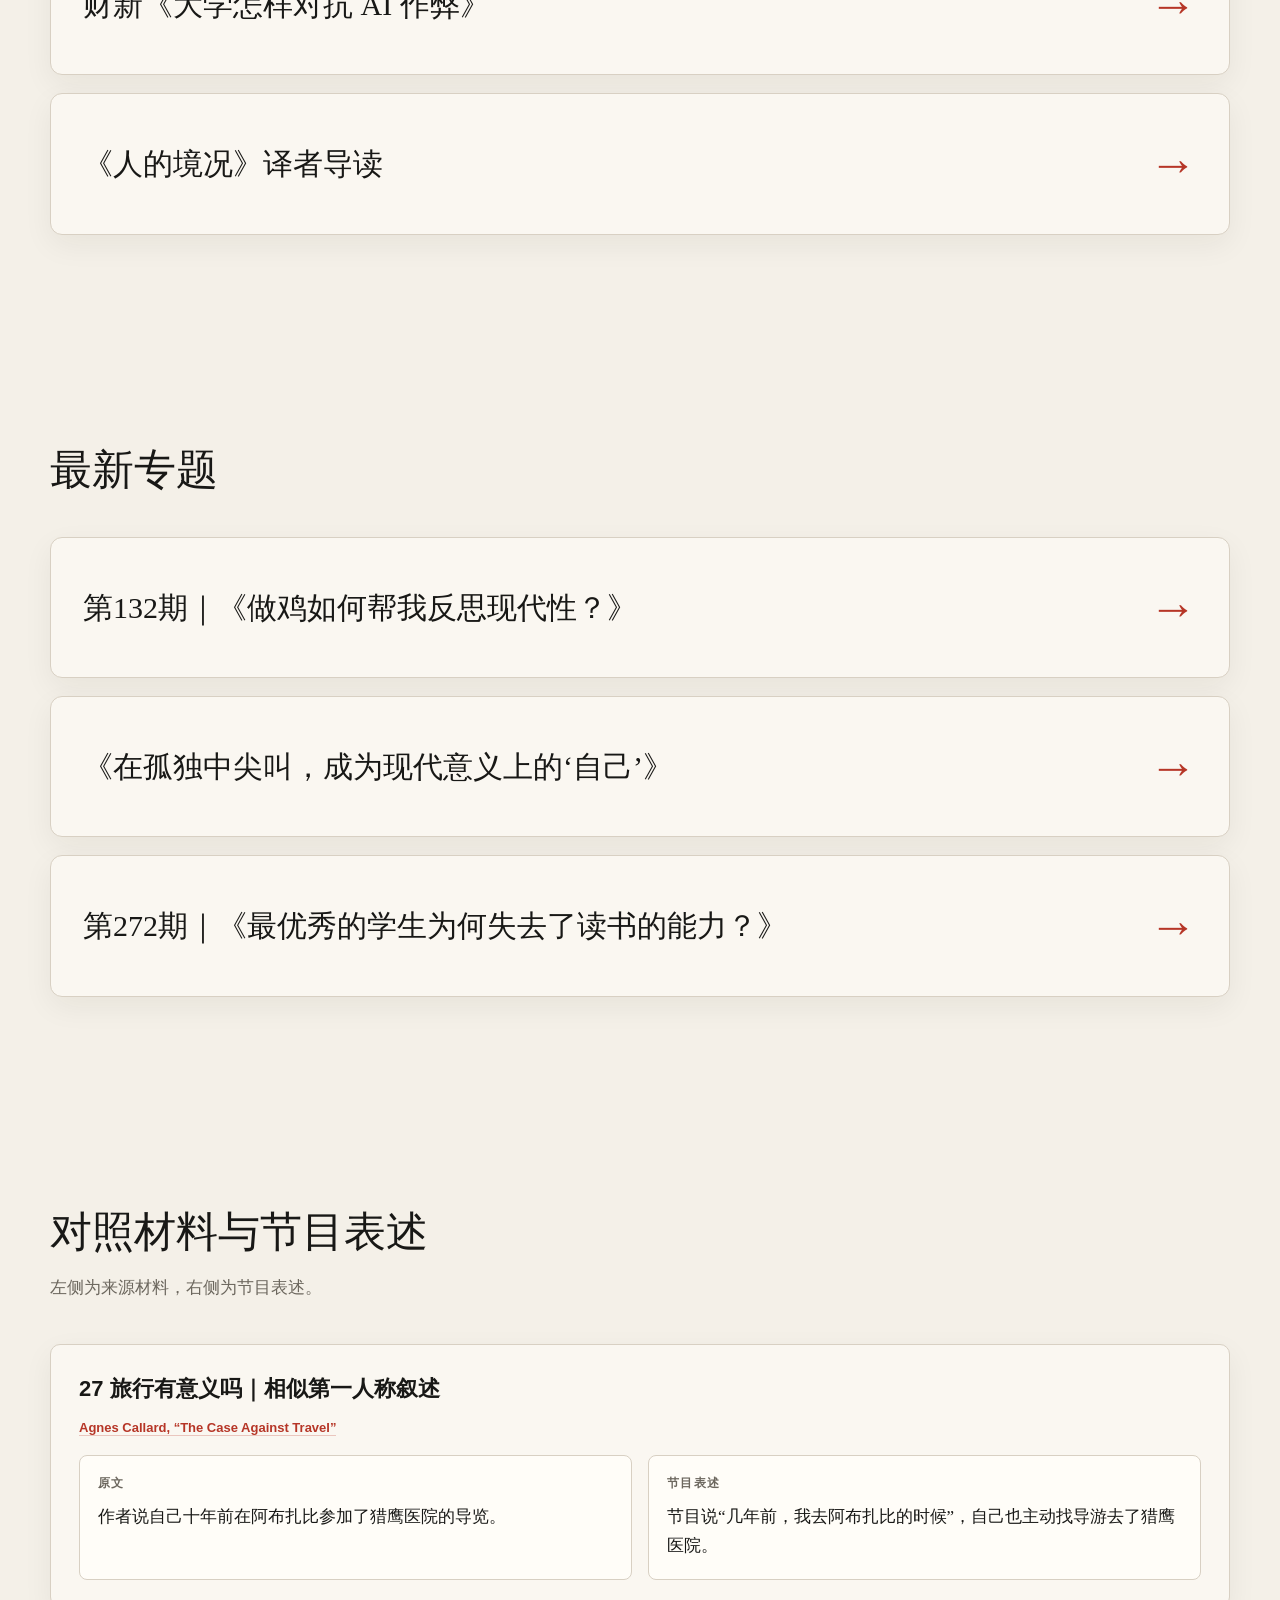
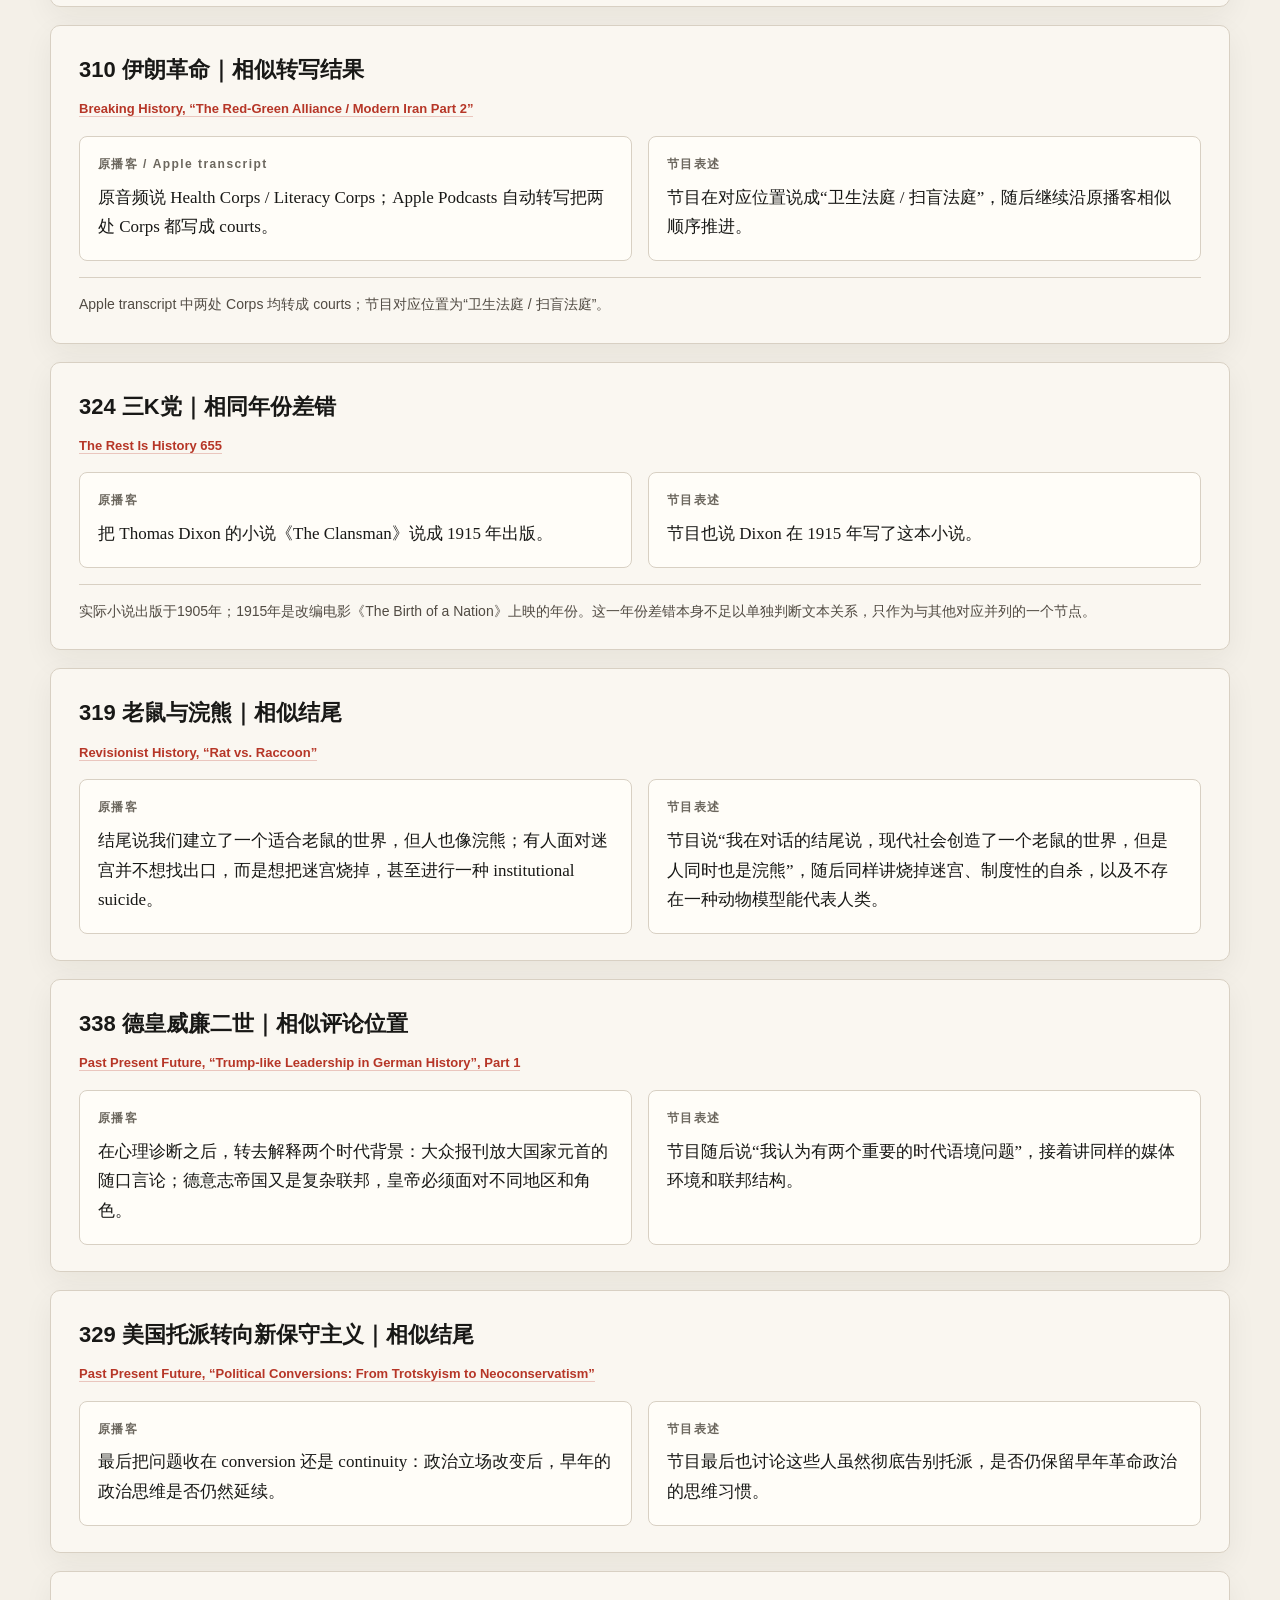
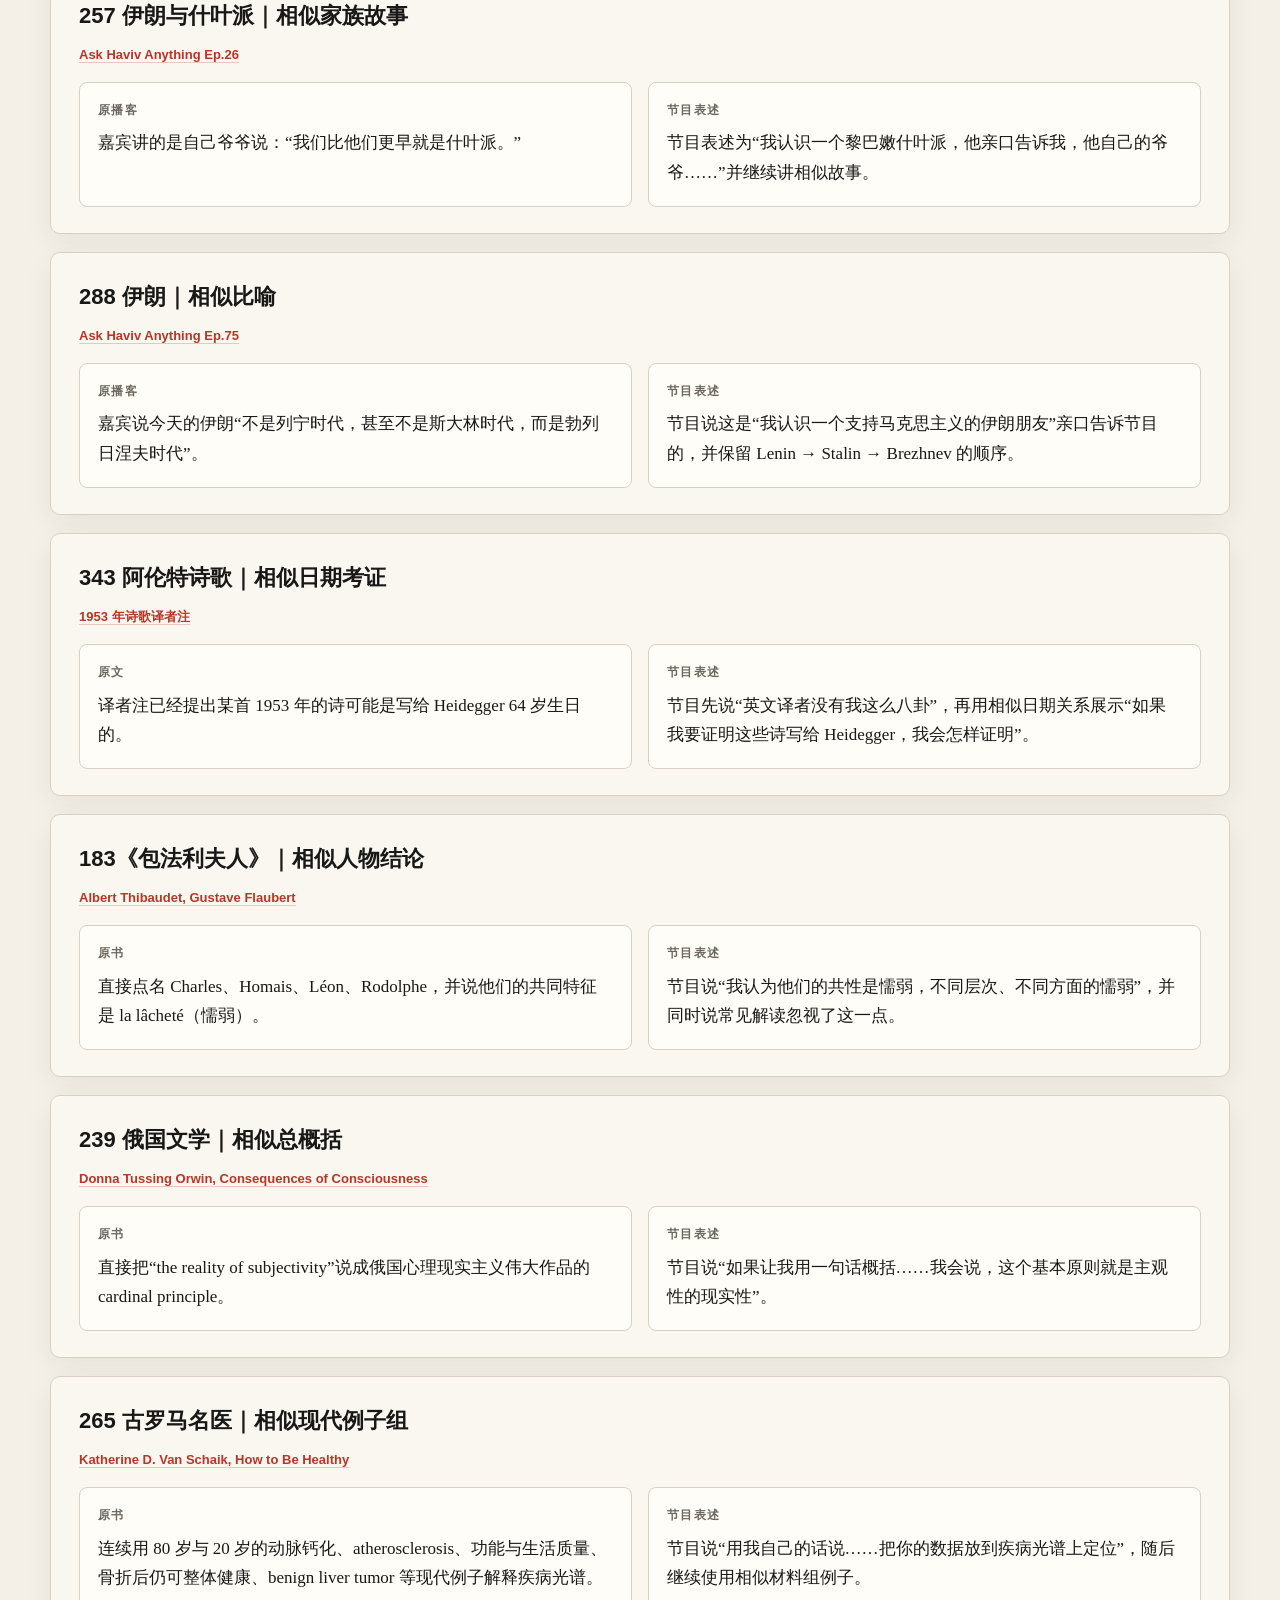
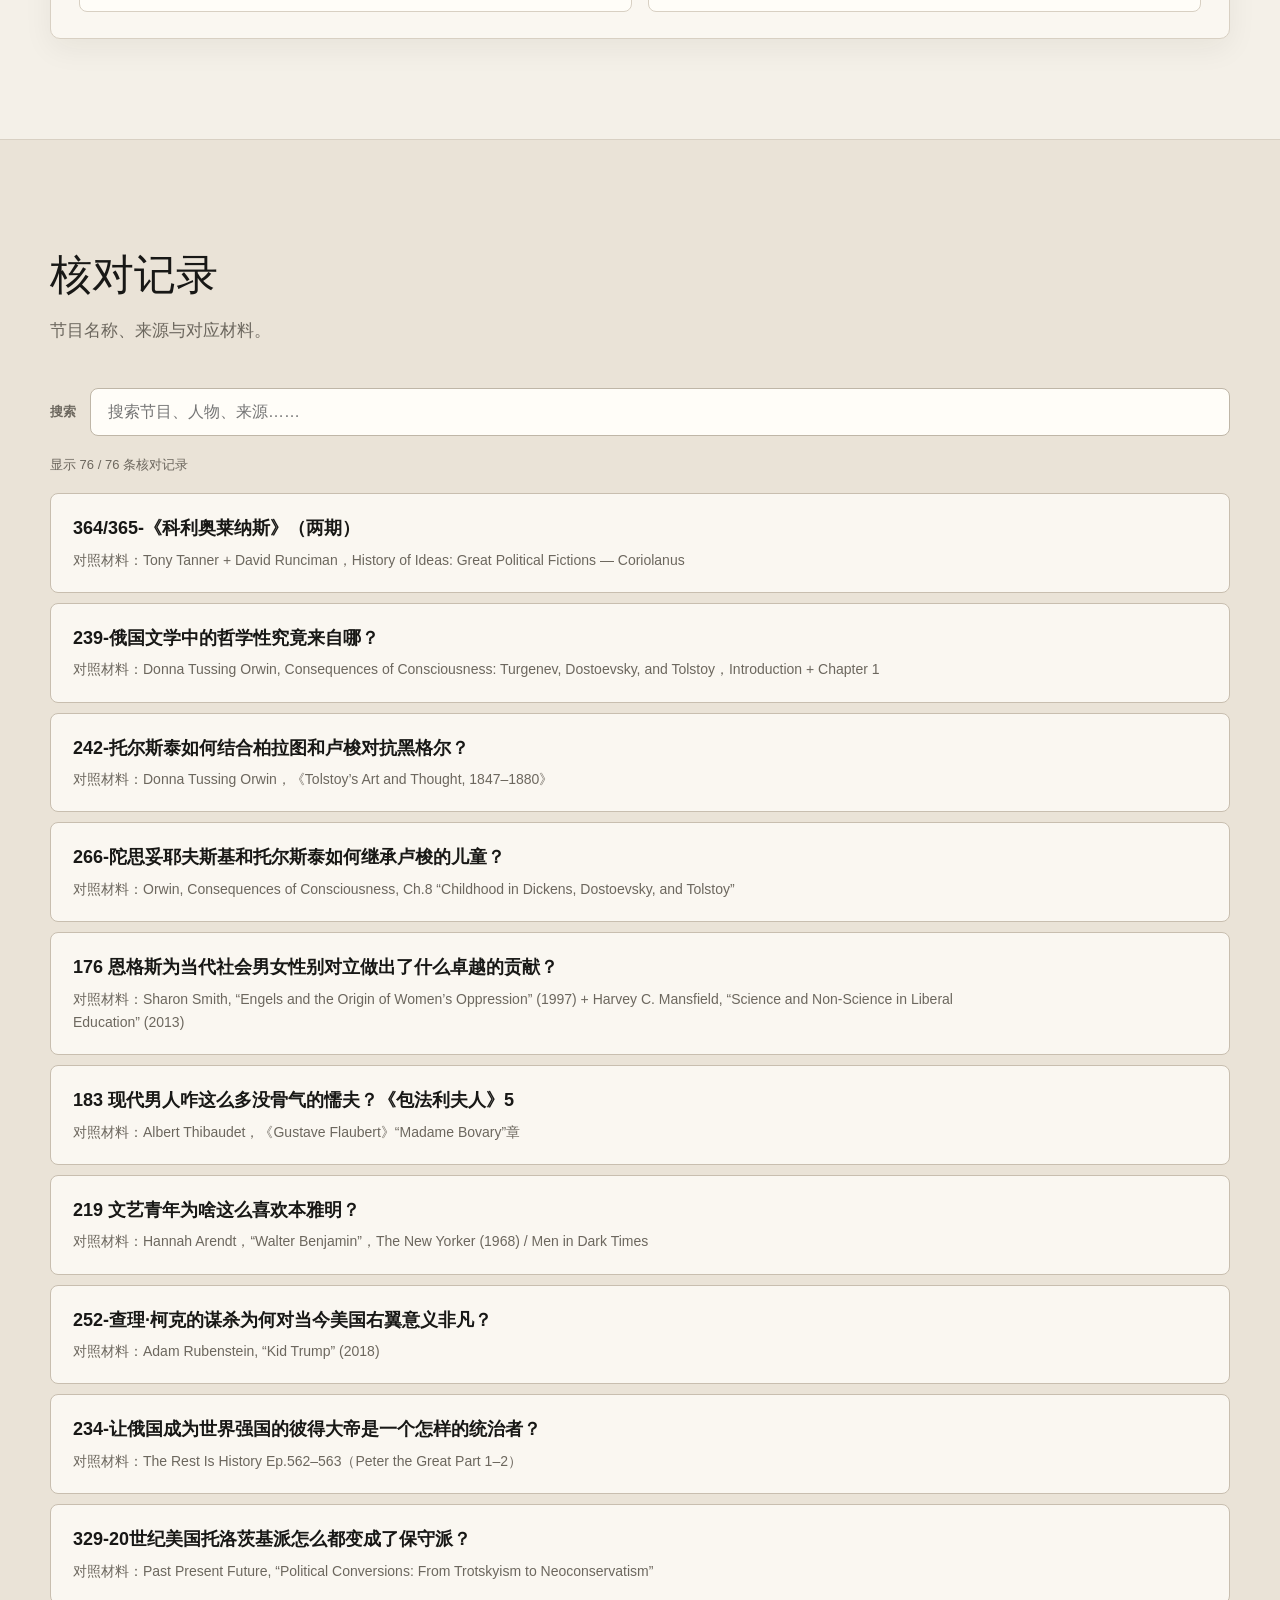
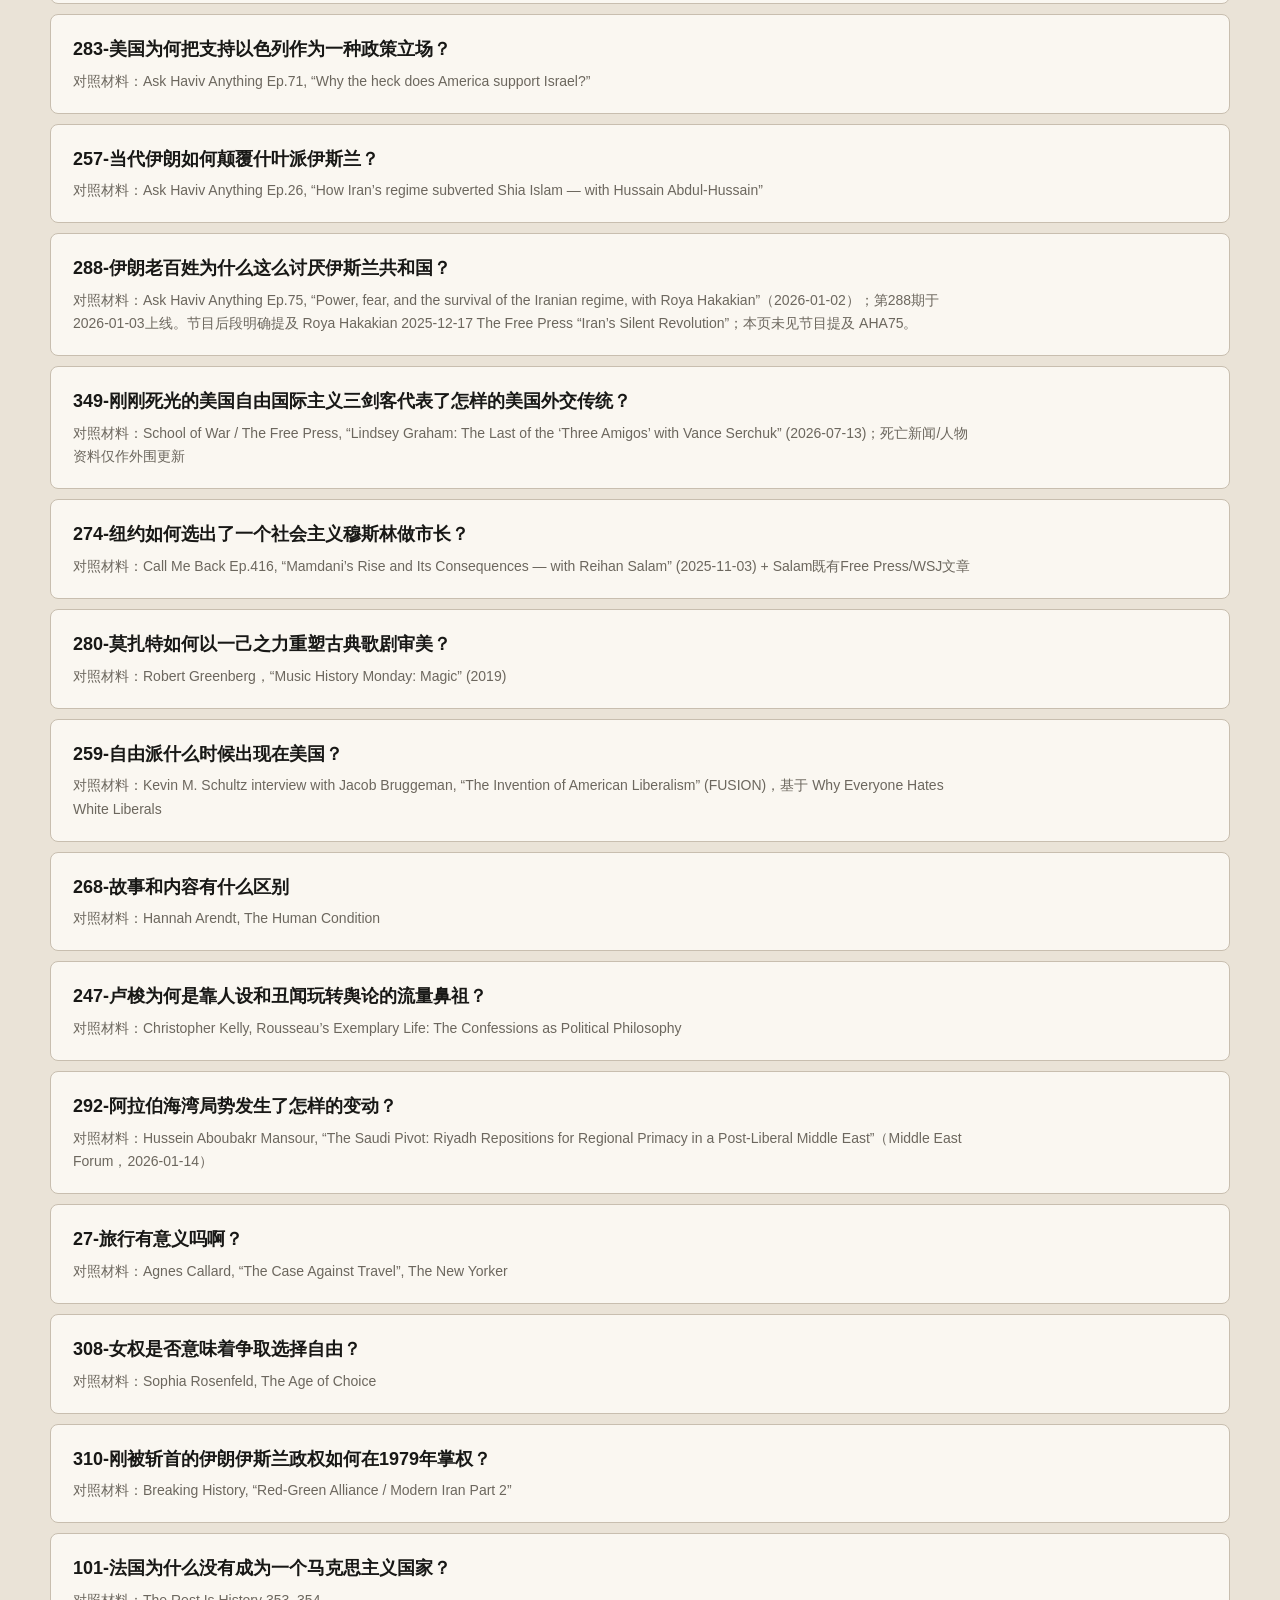
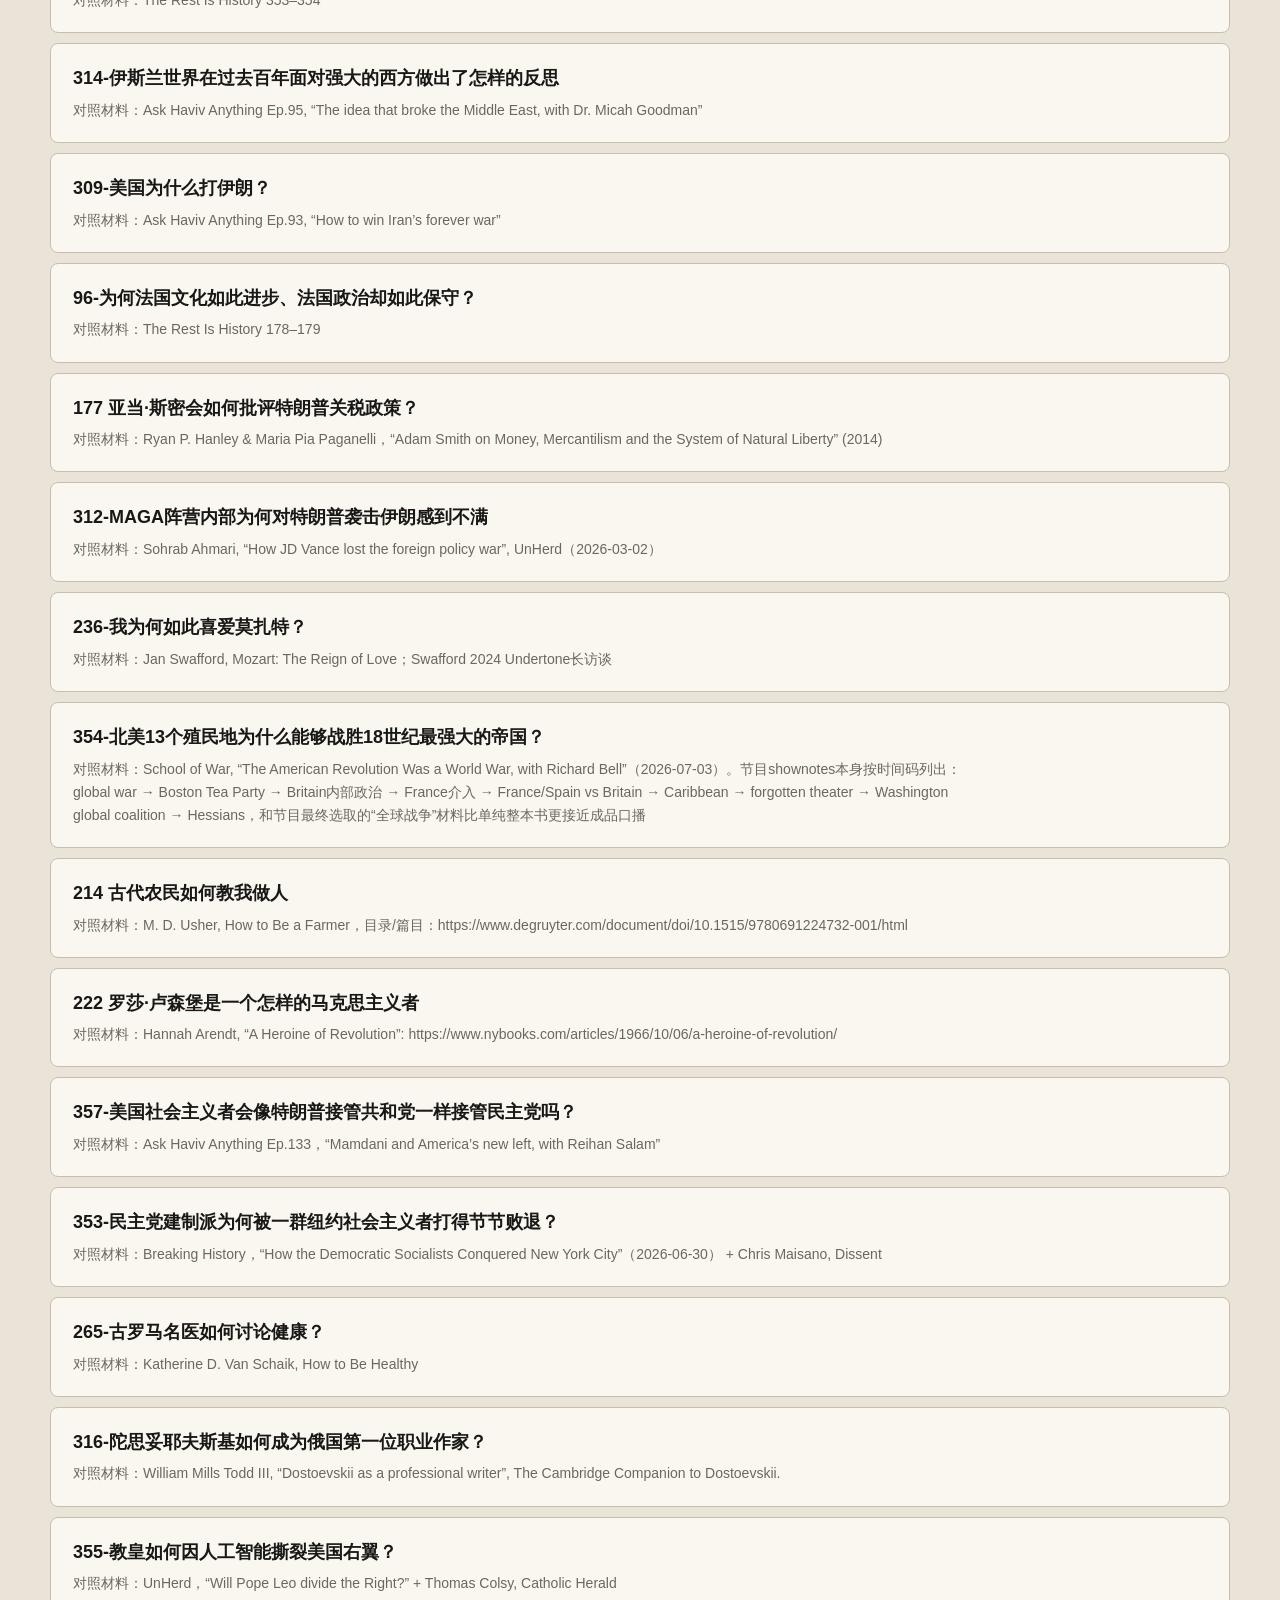
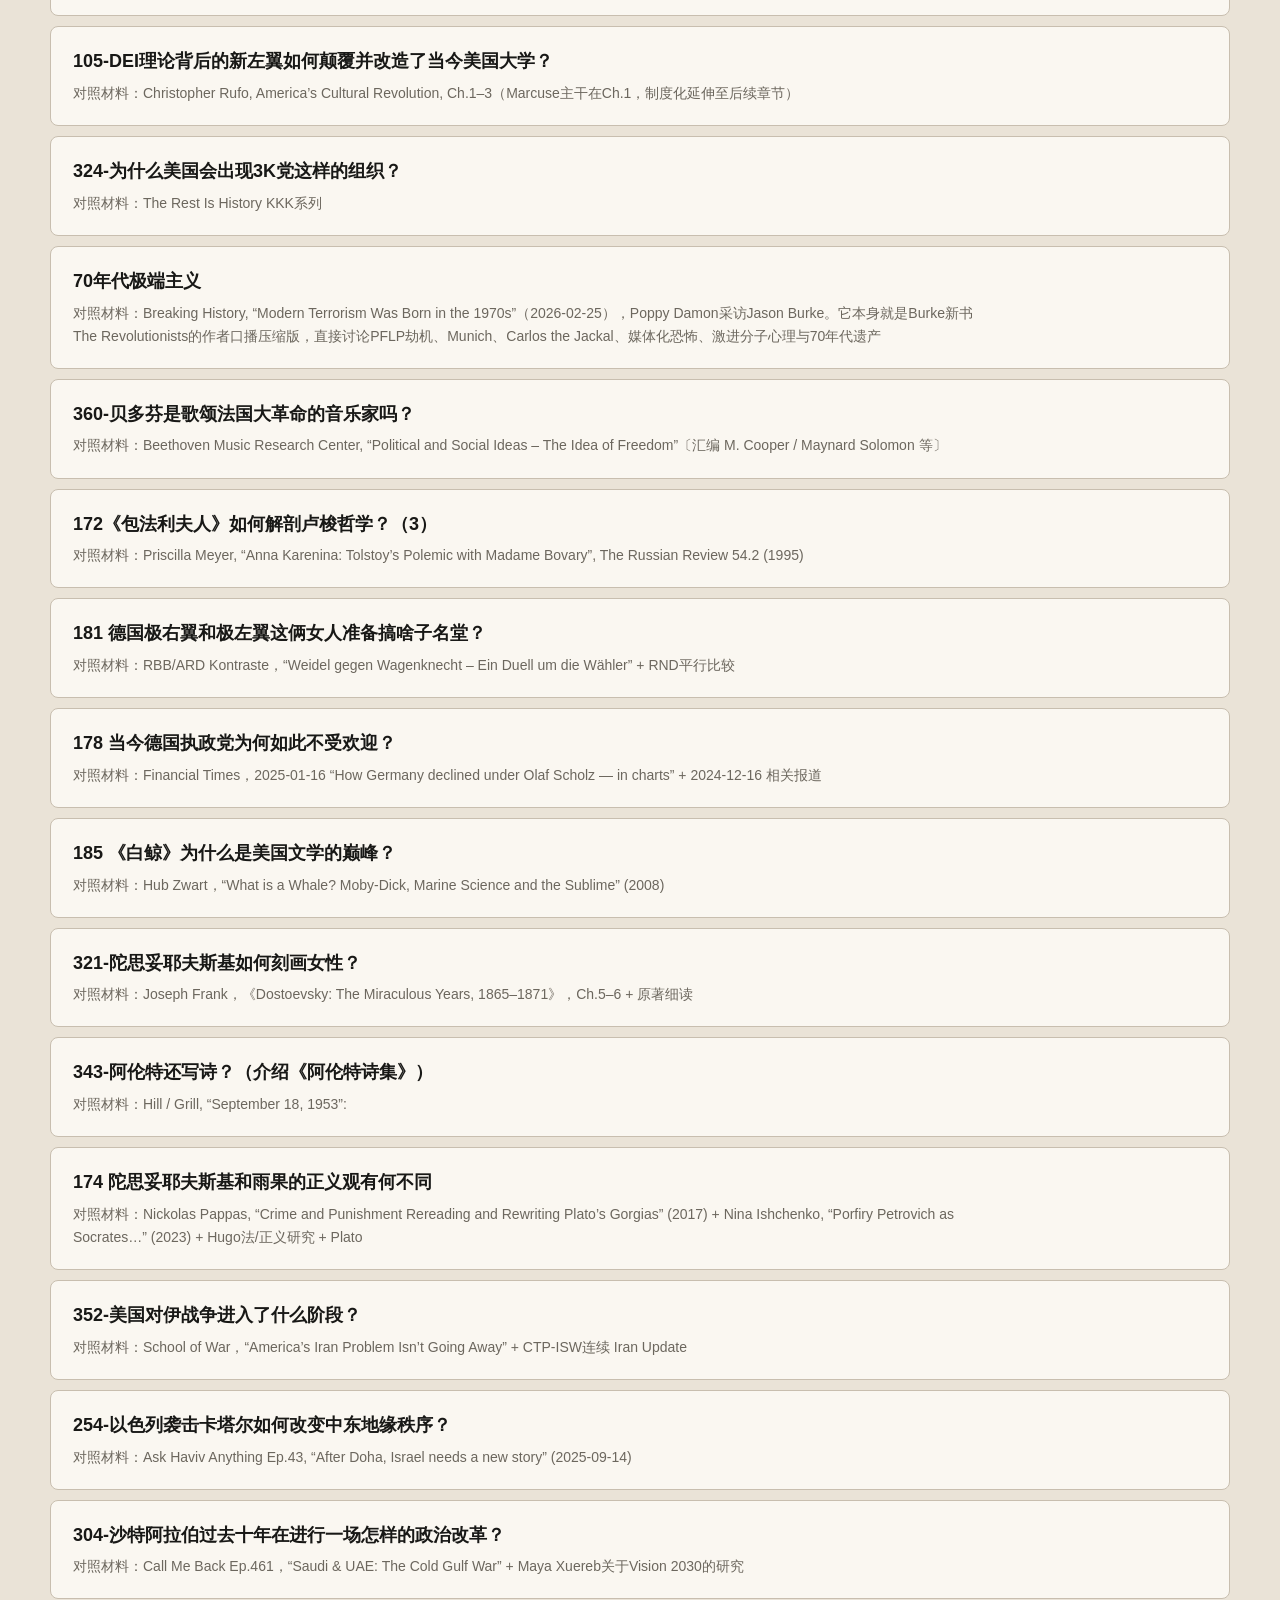
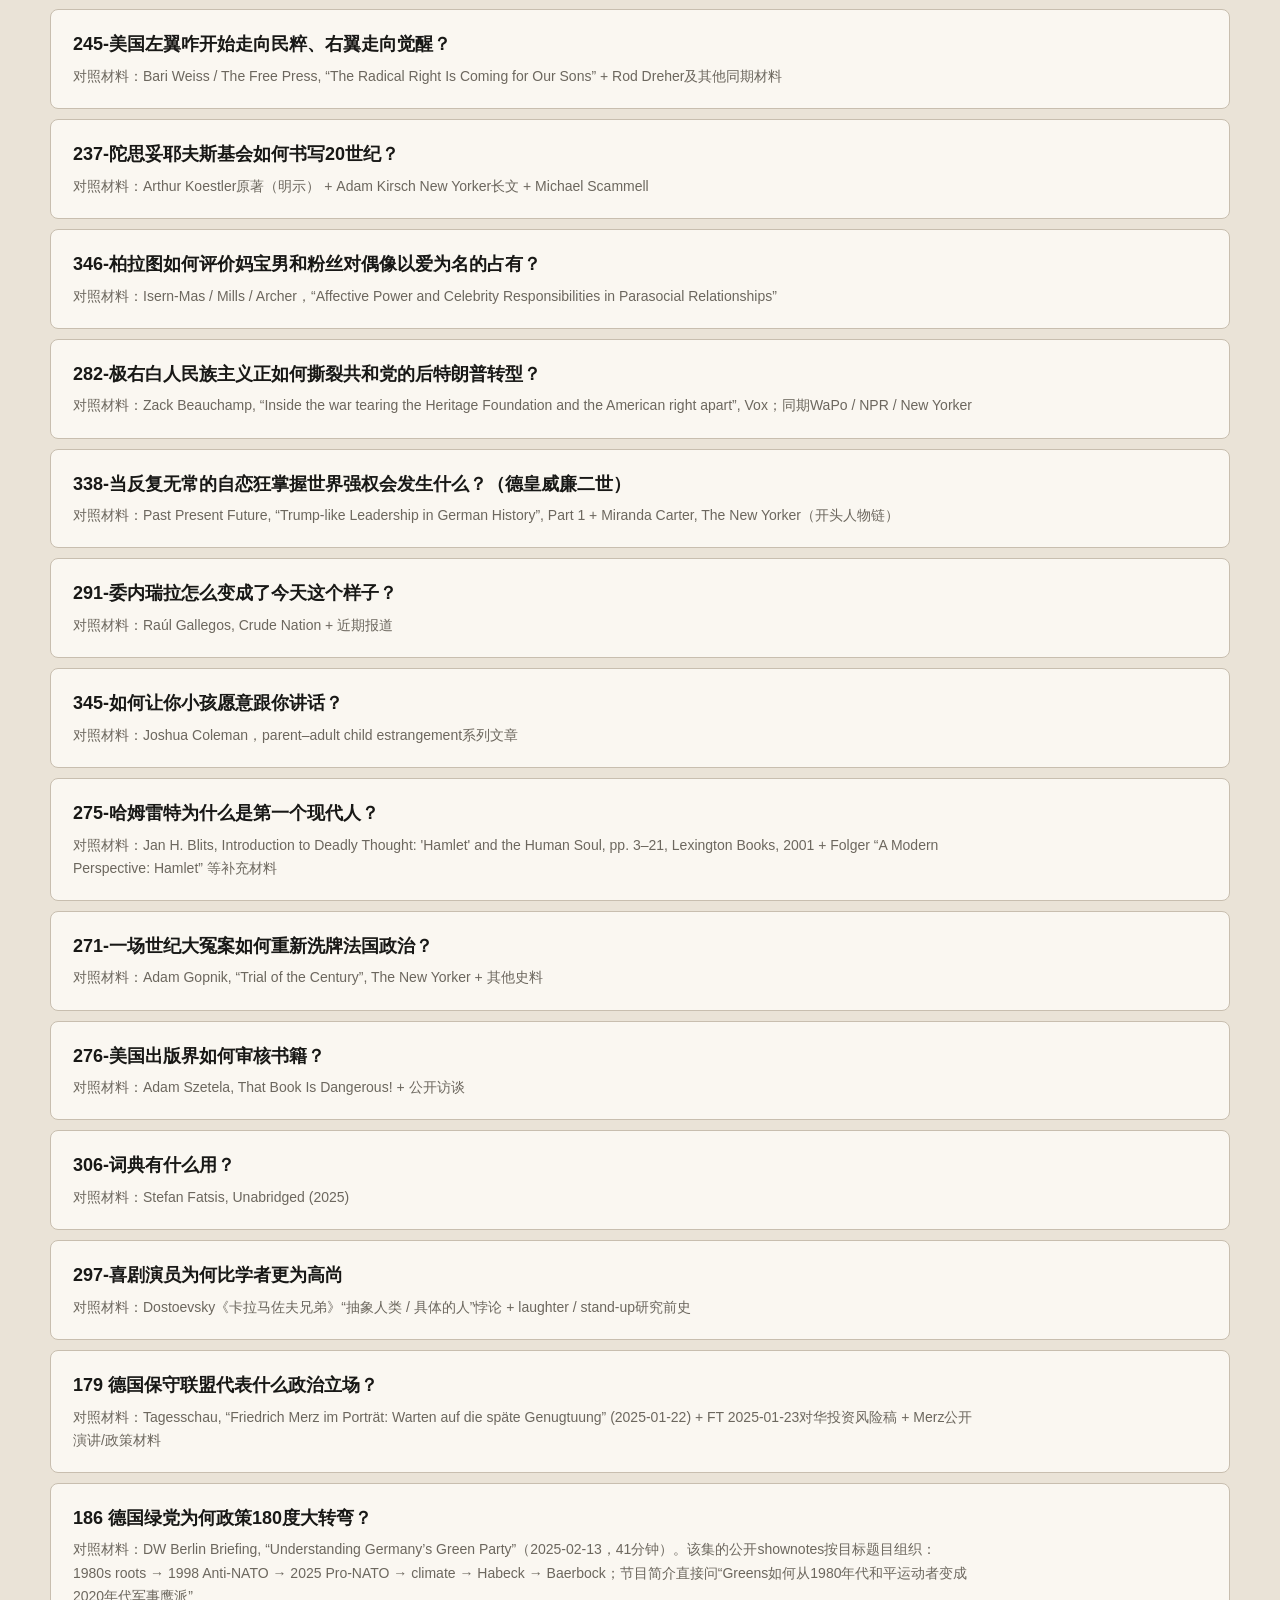
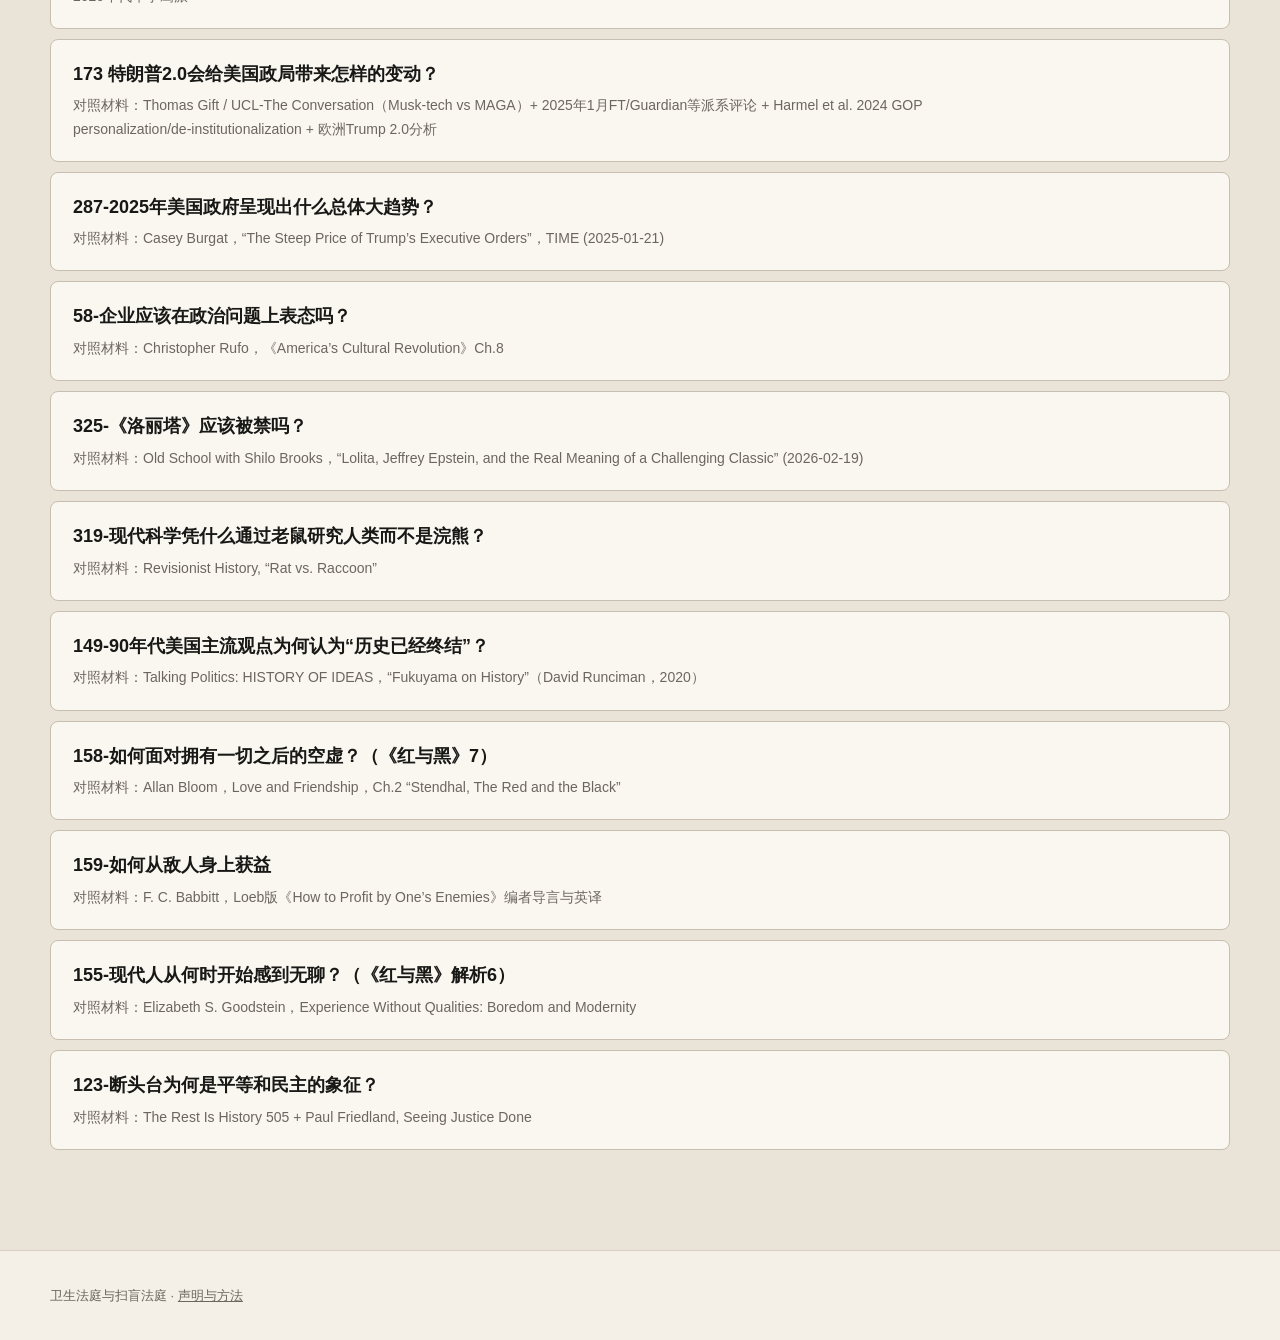
==== commit 1e5692bb: "Promote verbatim translations to homepage section" ====
--- a/index.html
+++ b/index.html
@@ -5,12 +5,13 @@
   <meta name="viewport" content="width=device-width, initial-scale=1">
   <title>卫生法庭与扫盲法庭</title>
   <meta name="description" content="卫生法庭与扫盲法庭：整理节目与公开材料之间可自行核对的对应。">
-  <link rel="stylesheet" href="styles.css">
+  <link rel="stylesheet" href="styles.css?v=20260824-1">
 </head>
 <body>
   <header class="topbar">
     <a class="brand" href="#top">卫生法庭与扫盲法庭</a>
     <nav aria-label="主导航">
+      <a href="#verbatim">逐字翻译</a>
       <a href="#latest">最新专题</a>
       <a class="nav-optional" href="#featured">对照示例</a>
       <a href="#library">核对记录</a>
@@ -38,6 +39,26 @@
       <div class="boundary">
         <strong>说明</strong>
         <span>统计区只列已核对样本数与当前记录数。一条记录可能涉及一期或多期节目，同一期也可能有多条记录，因此两者不能相除成比例，也不用于推算全部节目。<a href="statement.html">查看声明与方法</a>。</span>
+      </div>
+    </section>
+
+    <section id="verbatim" class="section wrap">
+      <div class="section-head">
+        <h2>扫盲法庭 · 逐字翻译</h2>
+      </div>
+      <div class="project-list">
+        <a class="project-card" href="projects/plutarch-enemies-intro.html">
+          <div><h3>《如何从敌人身上受益》译者导读</h3></div>
+          <div class="project-arrow" aria-hidden="true">→</div>
+        </a>
+        <a class="project-card" href="projects/ai-cheating.html">
+          <div><h3>财新《大学怎样对抗 AI 作弊》</h3></div>
+          <div class="project-arrow" aria-hidden="true">→</div>
+        </a>
+        <a class="project-card" href="projects/human-condition-intro.html">
+          <div><h3>《人的境况》译者导读</h3></div>
+          <div class="project-arrow" aria-hidden="true">→</div>
+        </a>
       </div>
     </section>
 
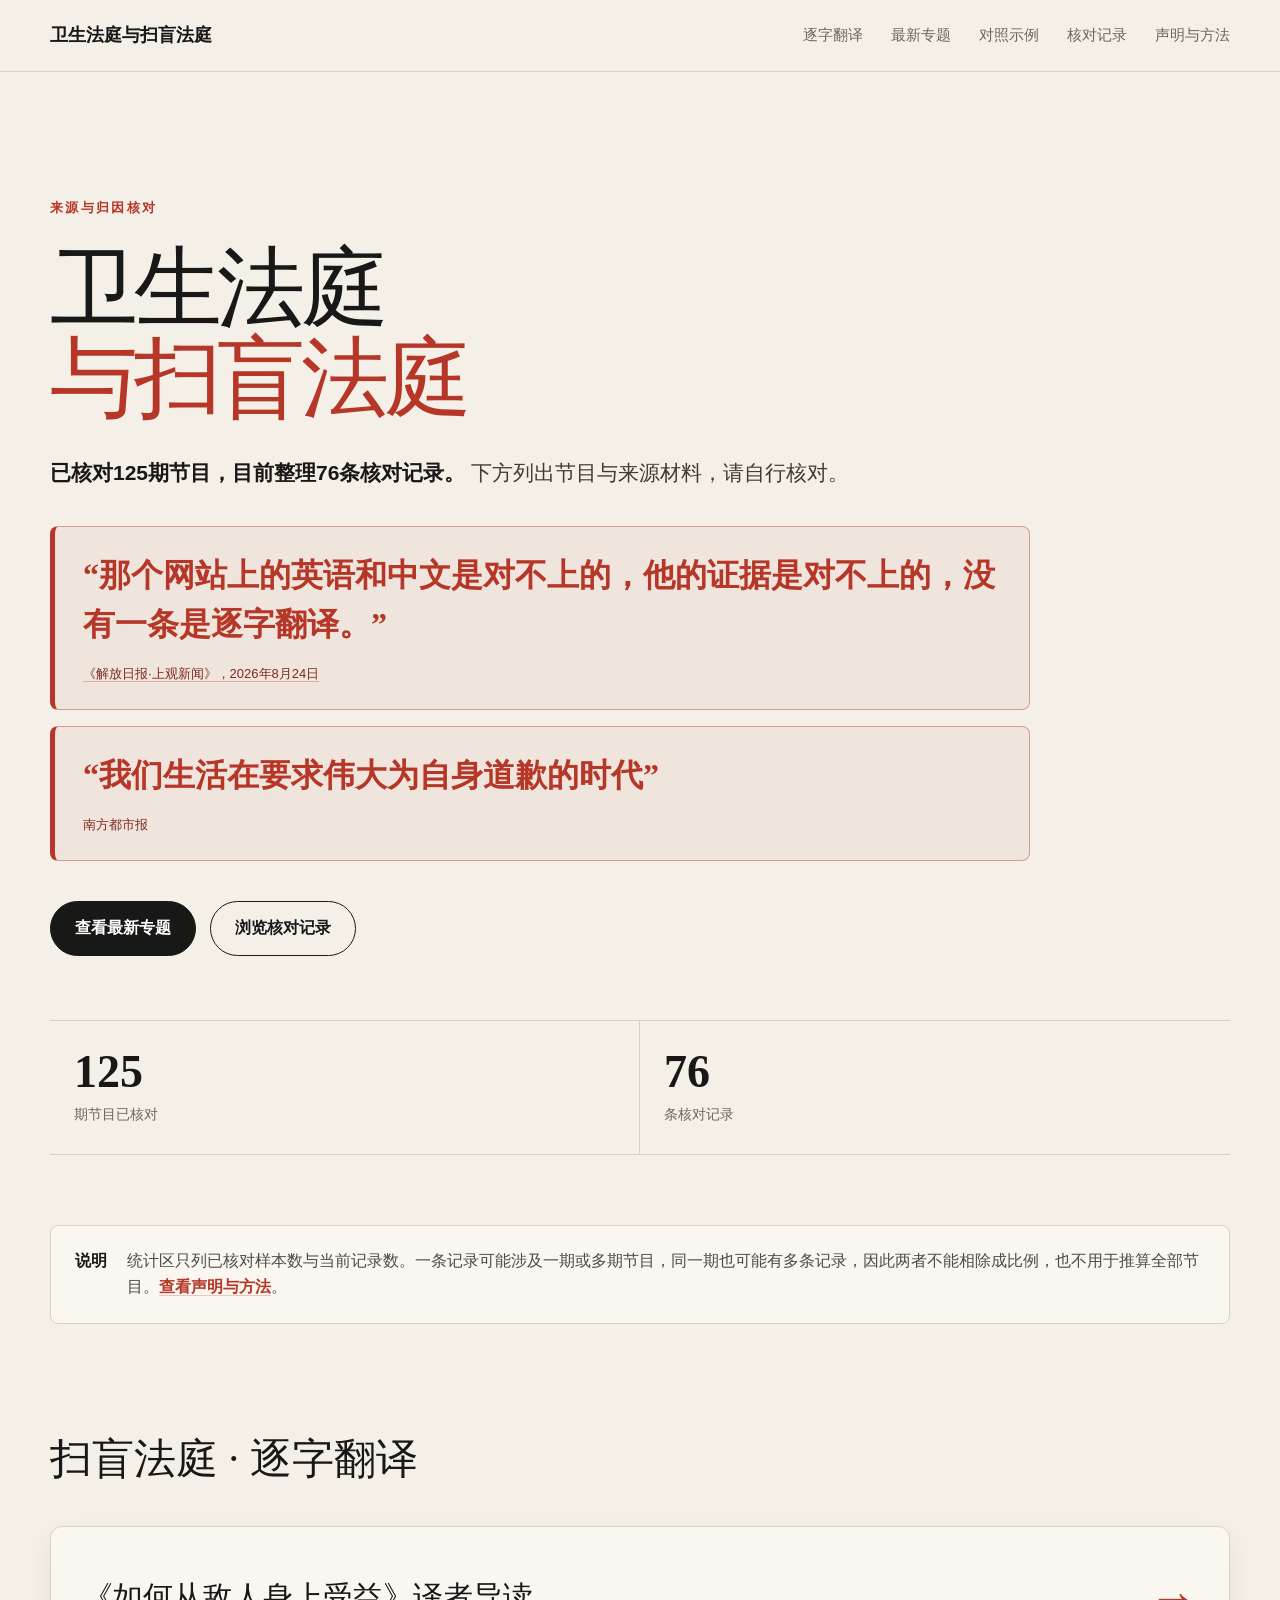
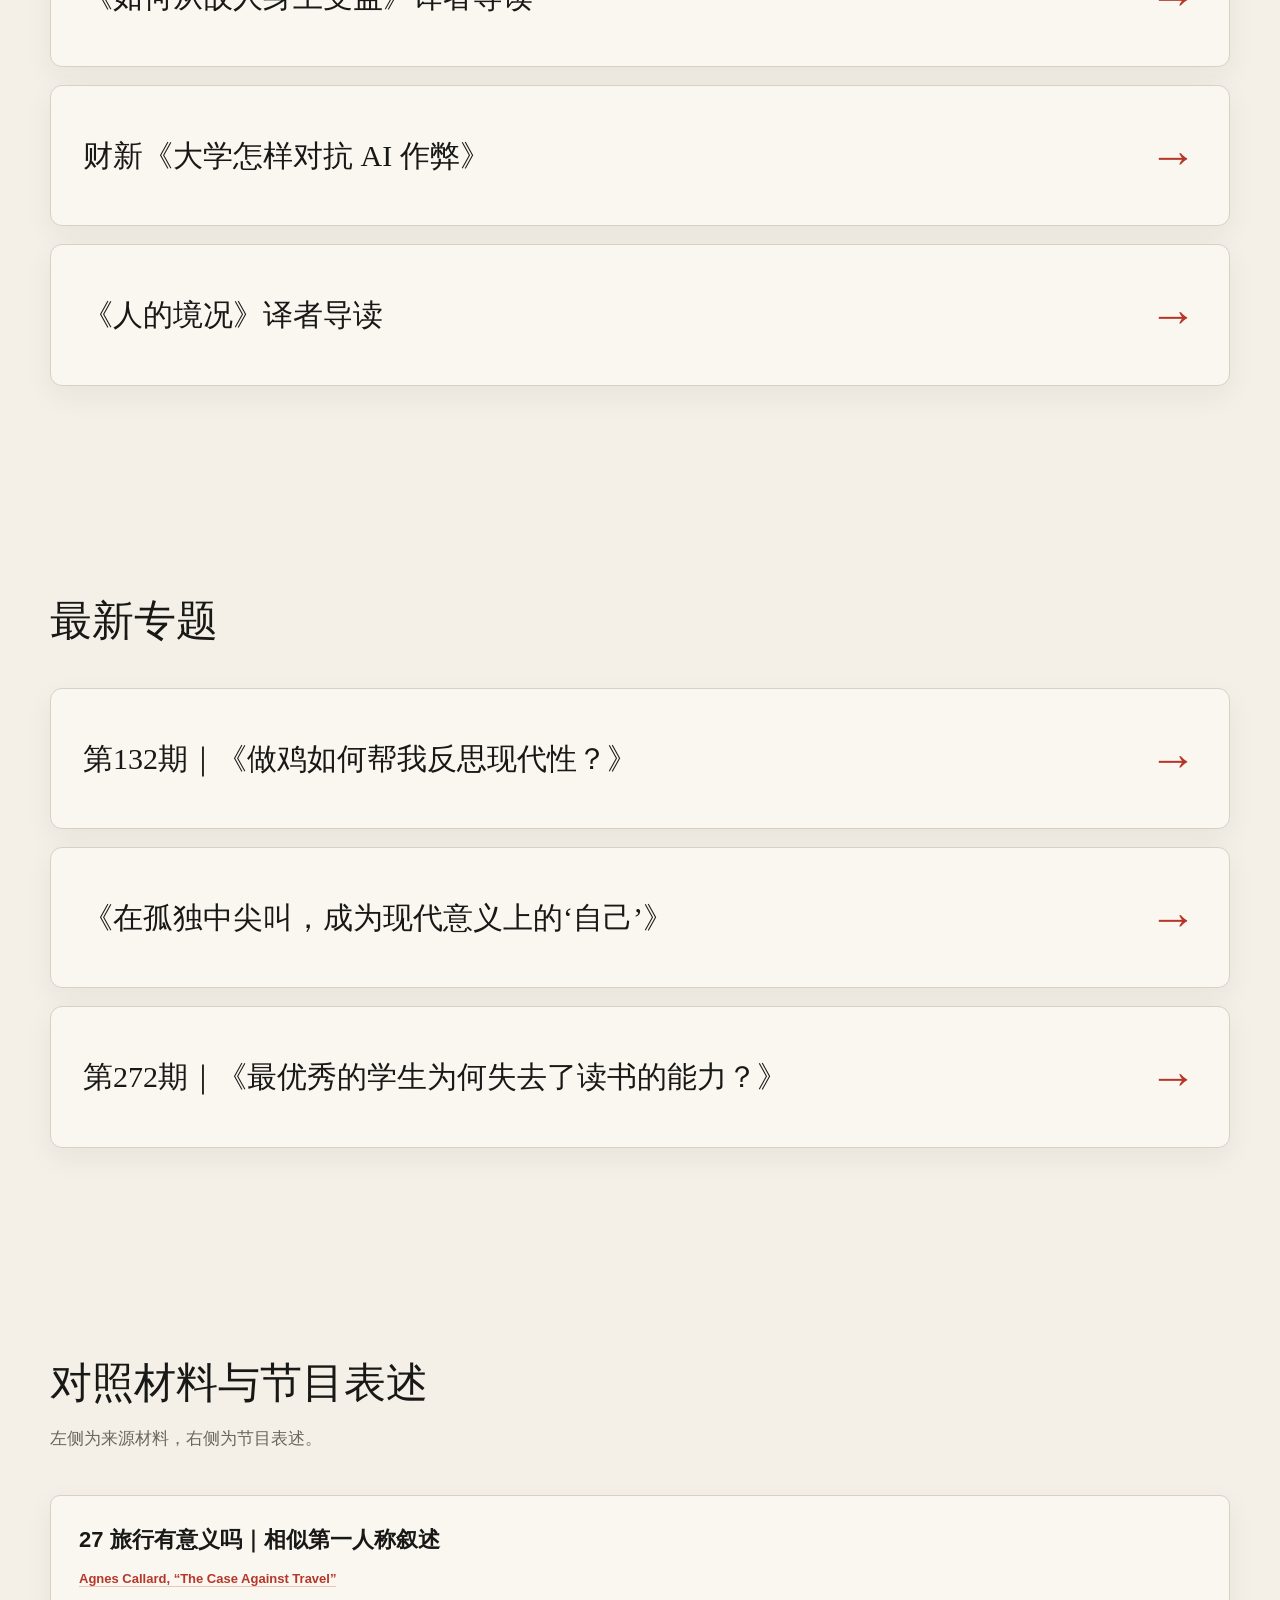
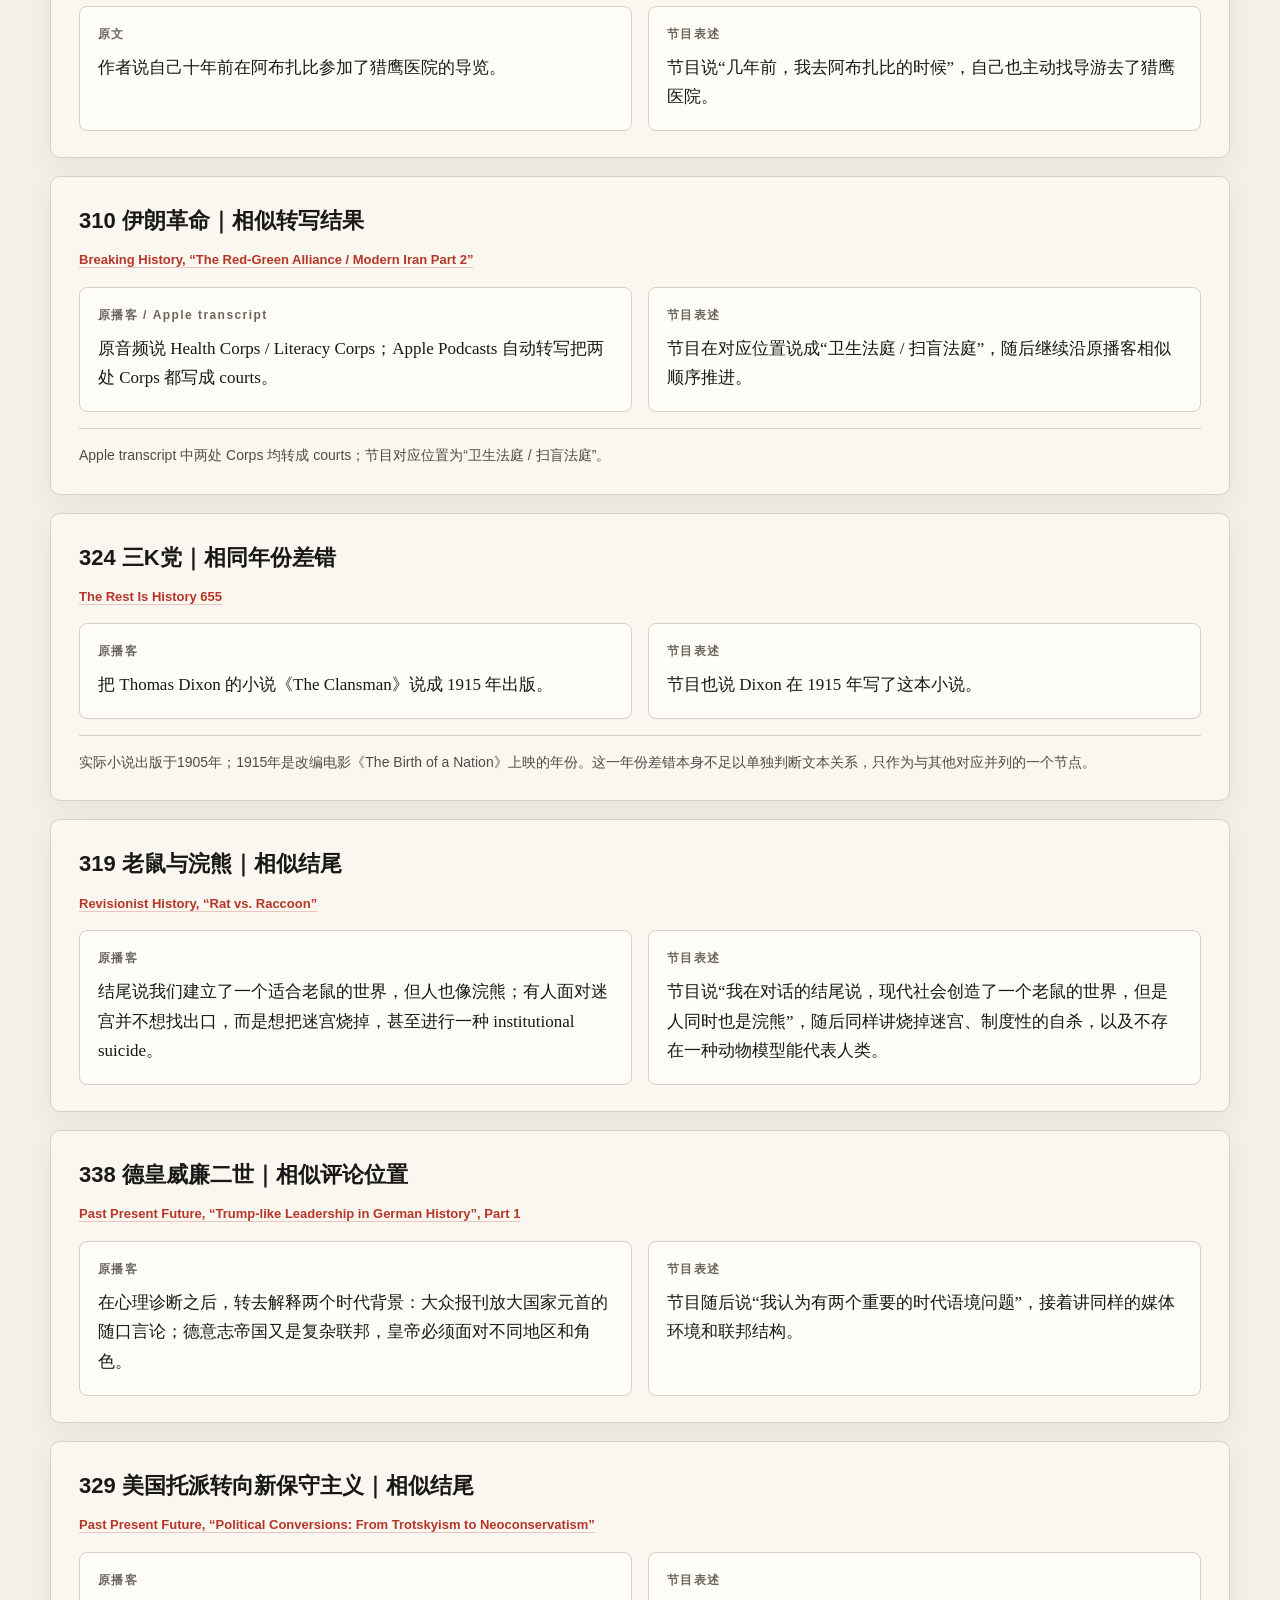
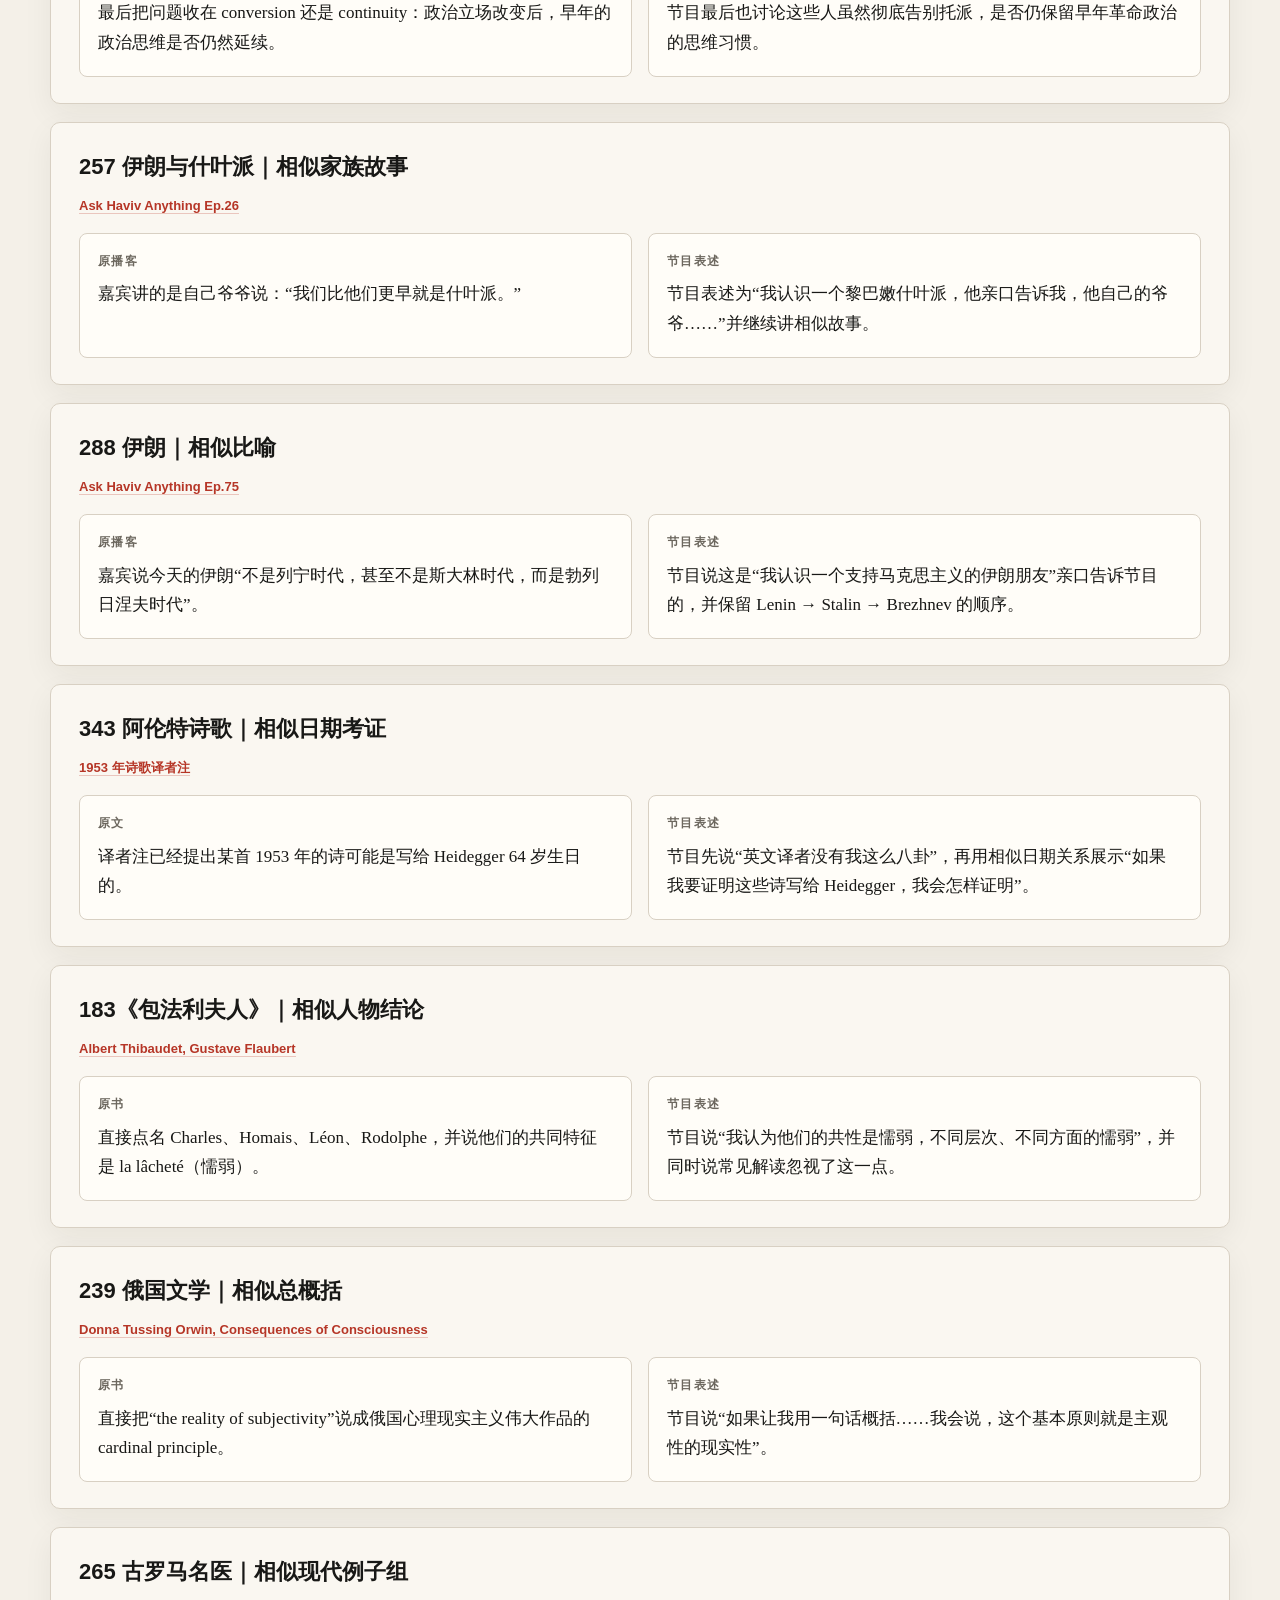
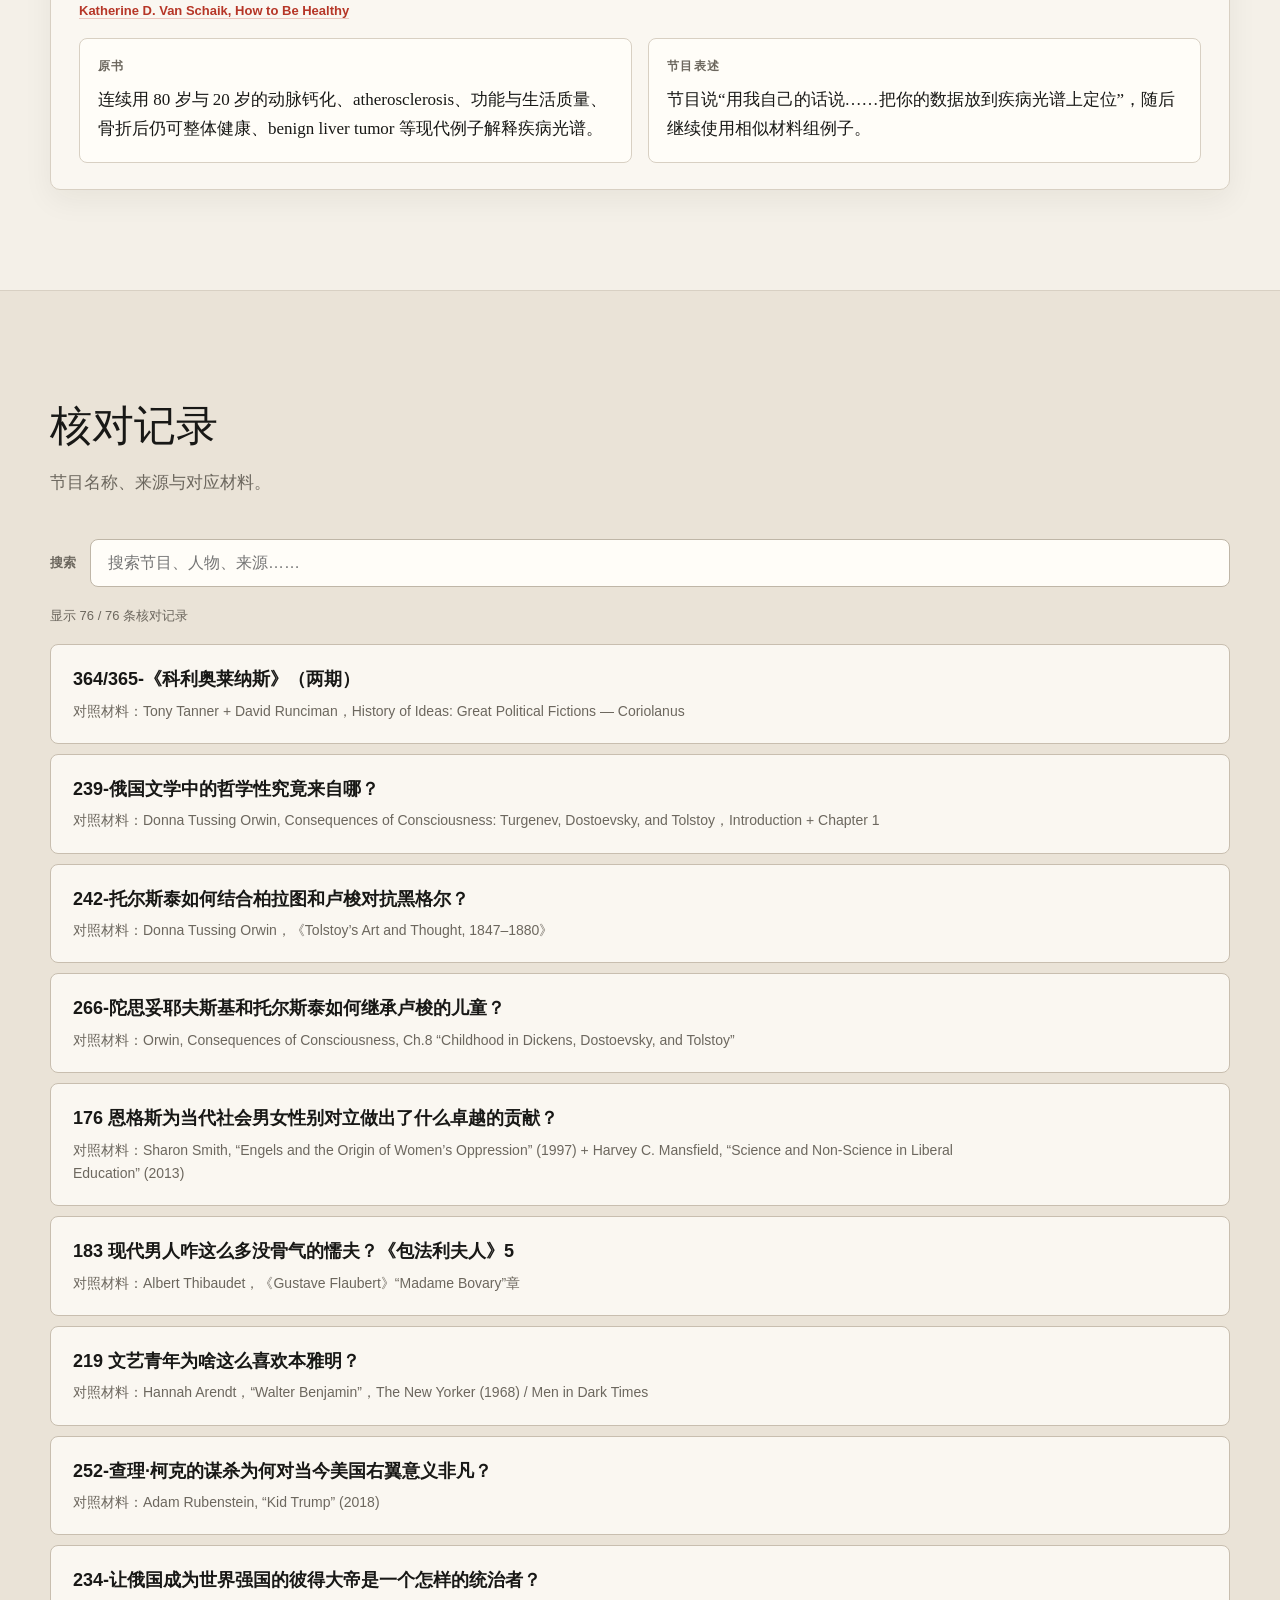
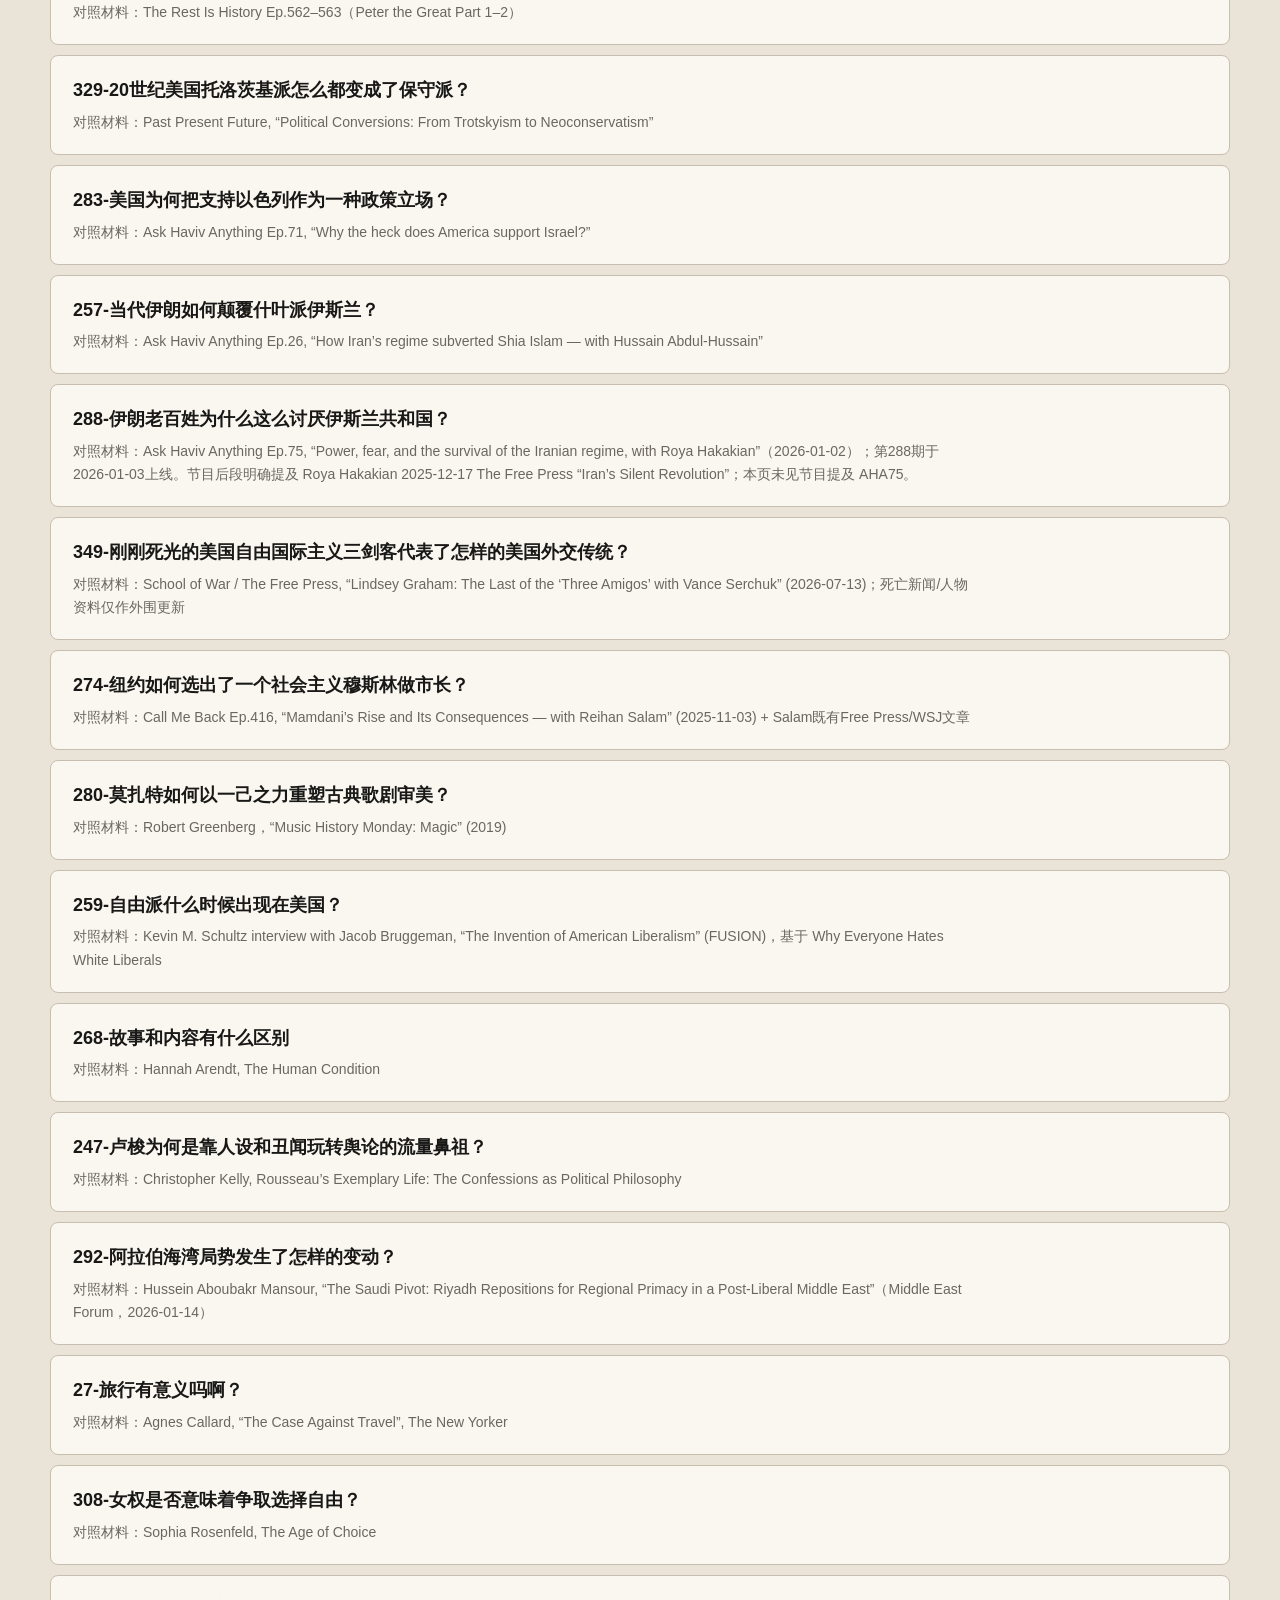
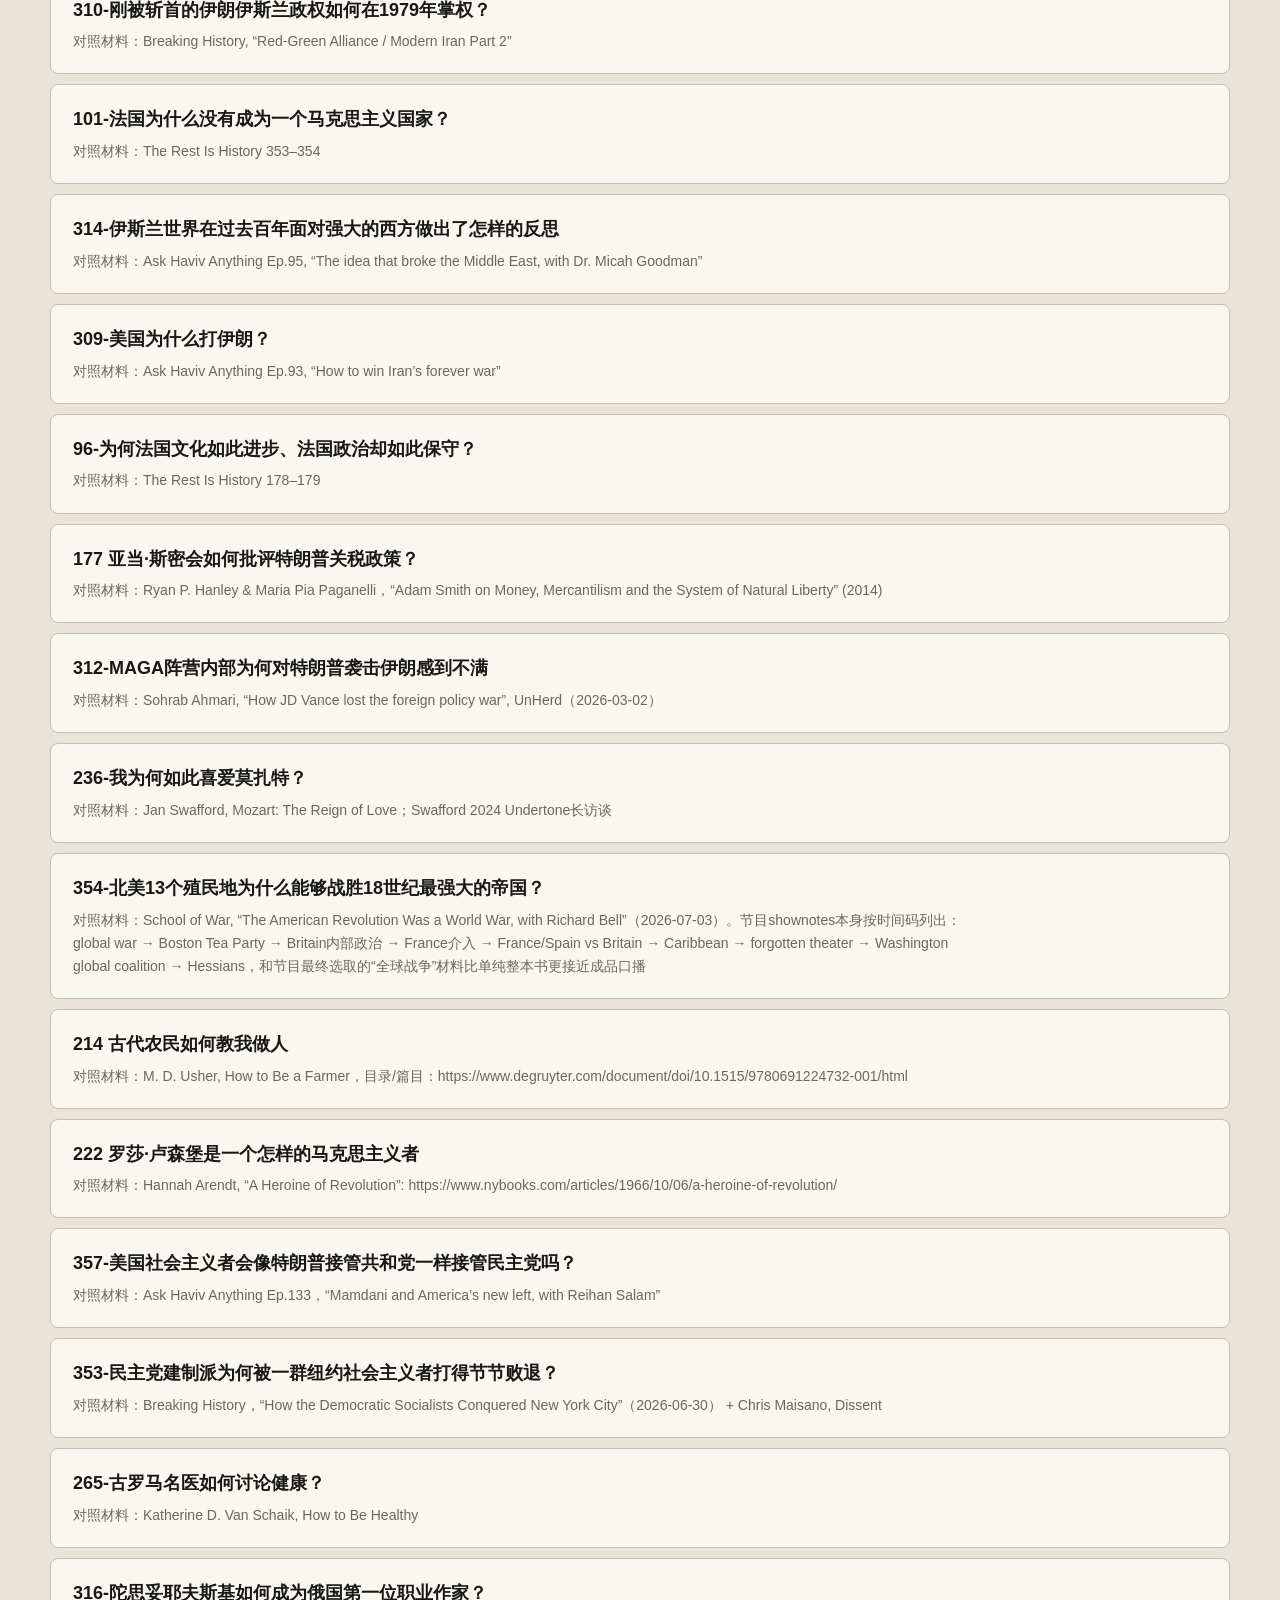
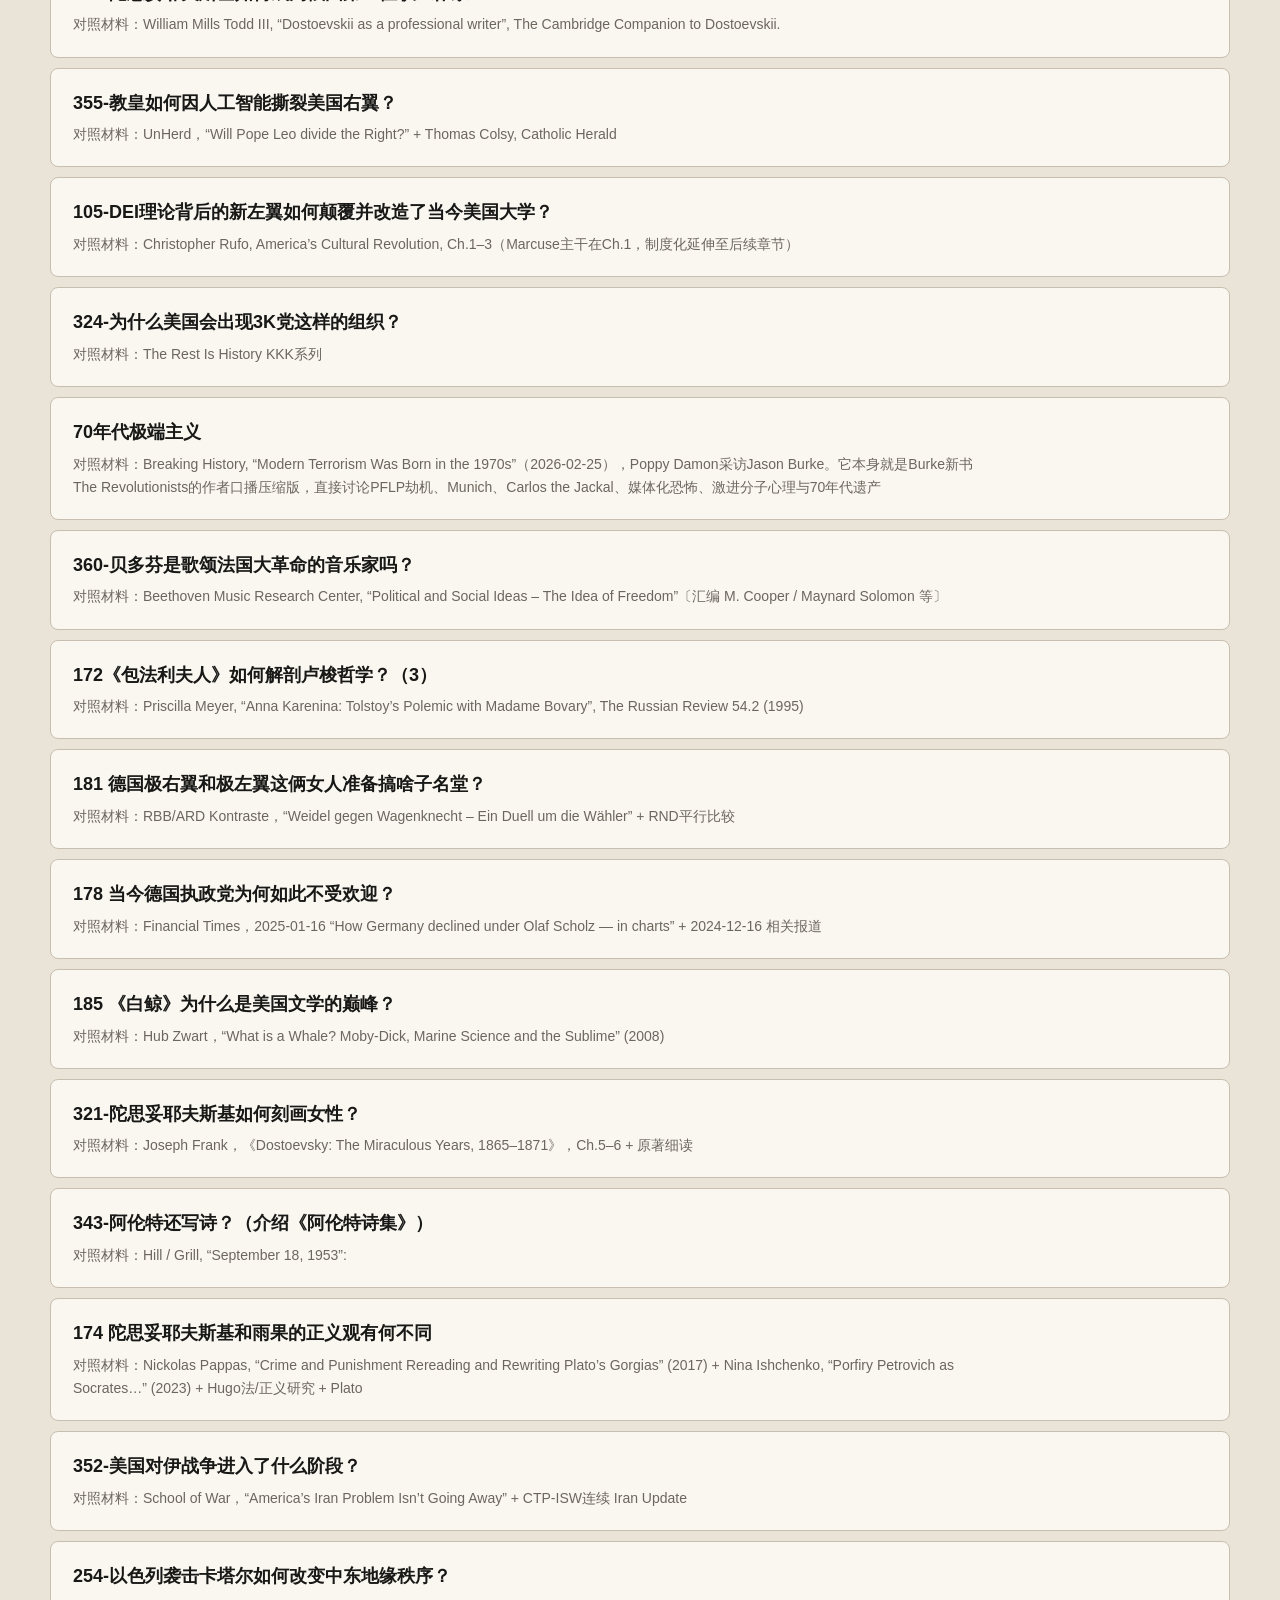
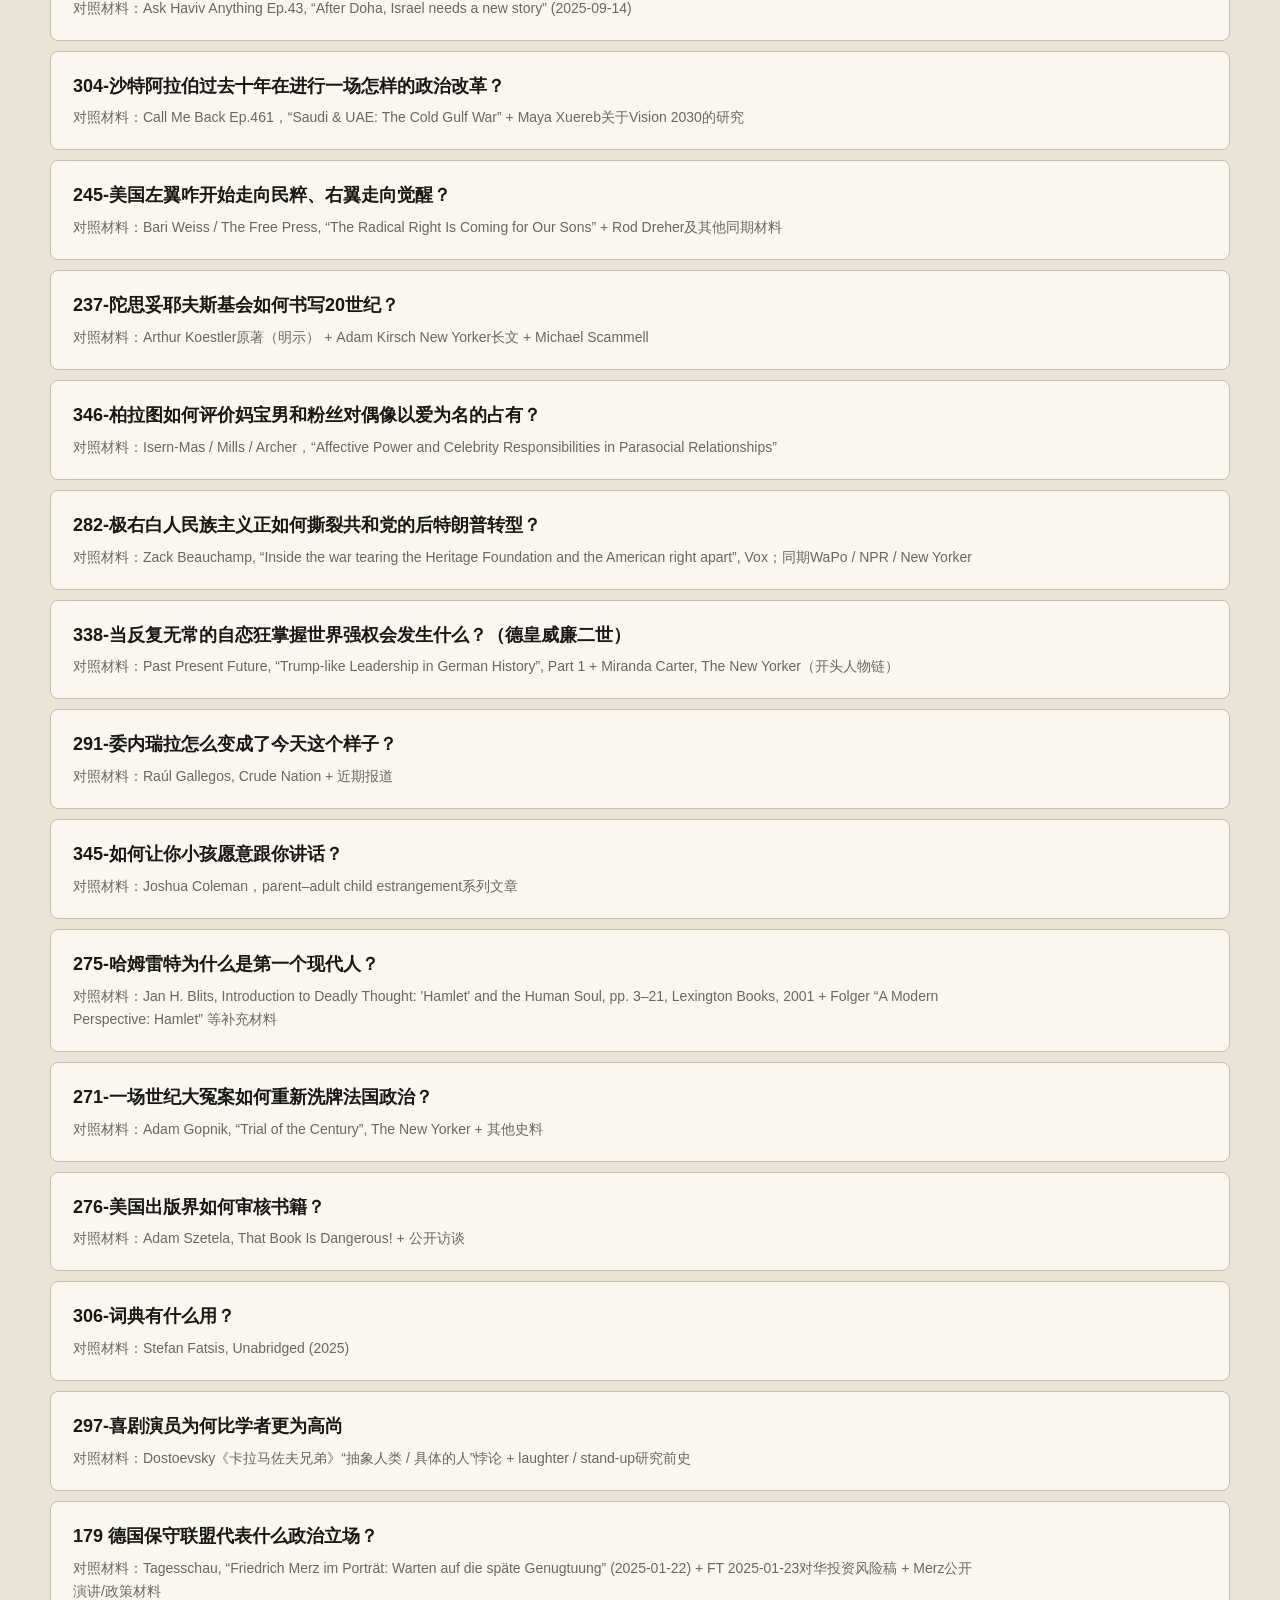
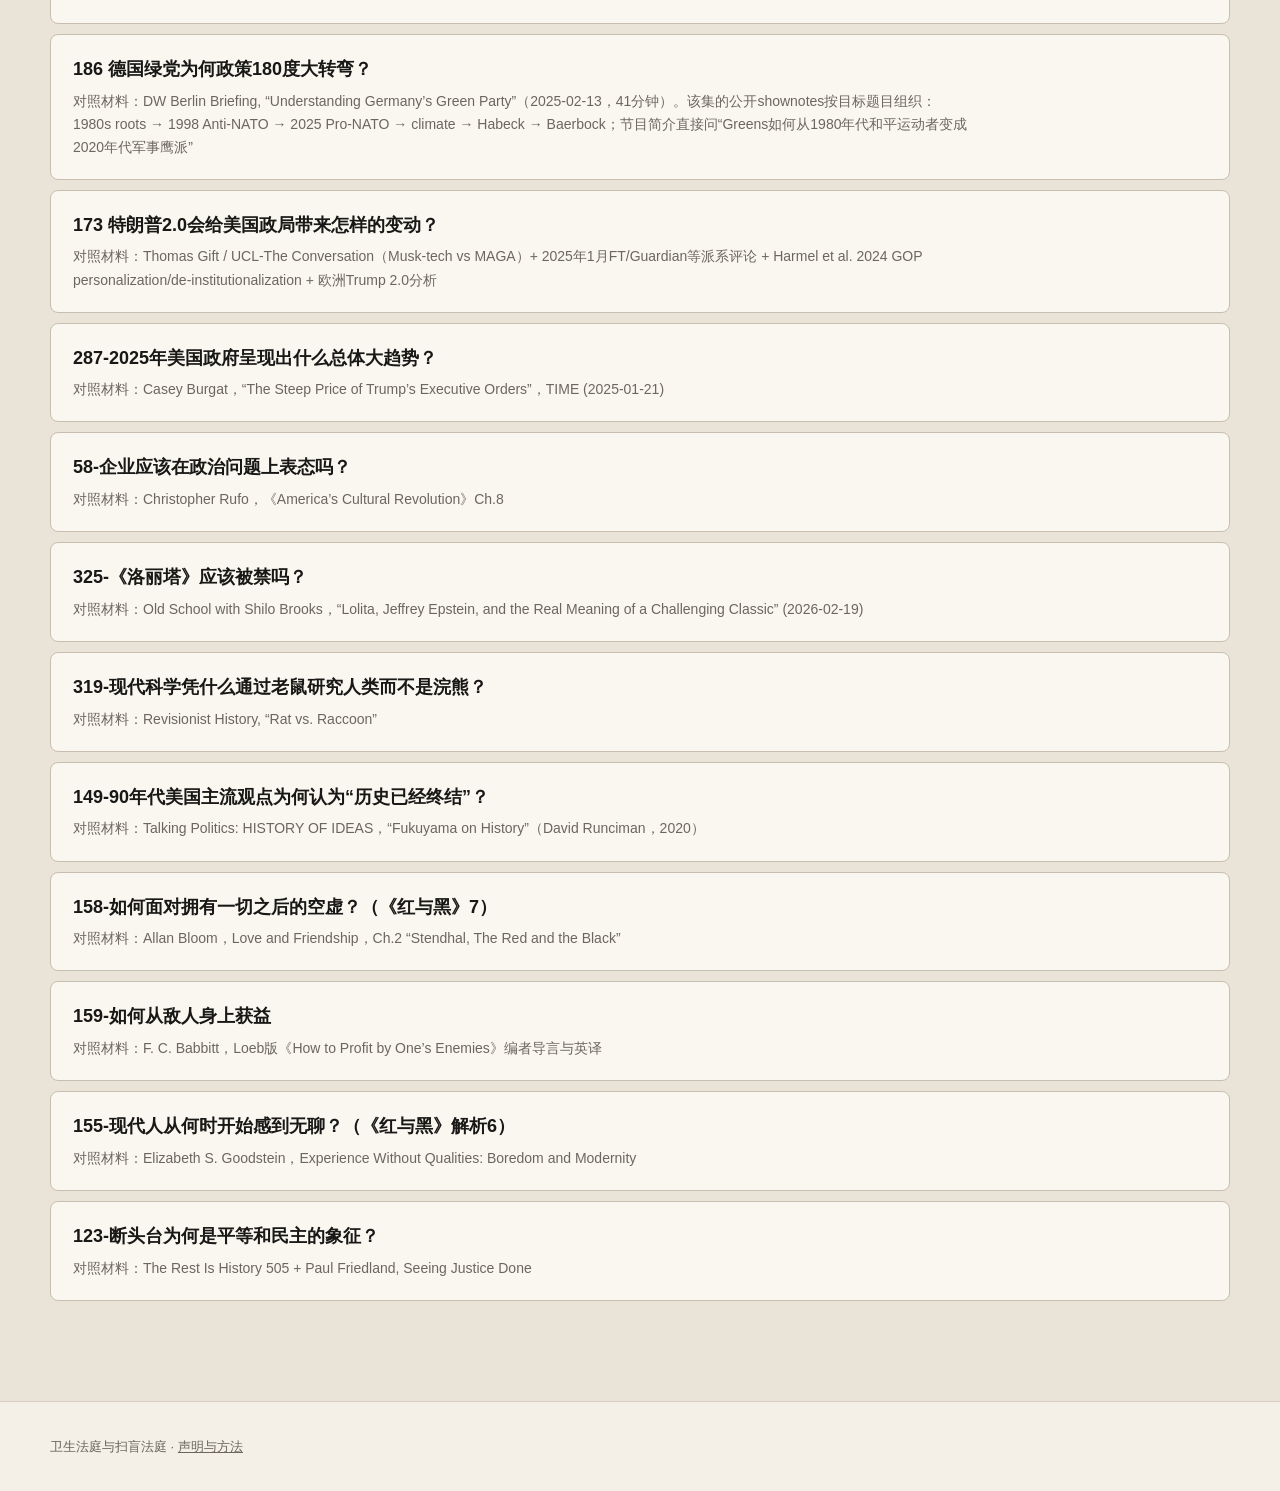
==== commit 4a17dc6c: "Add second homepage quote" ====
--- a/index.html
+++ b/index.html
@@ -5,7 +5,7 @@
   <meta name="viewport" content="width=device-width, initial-scale=1">
   <title>卫生法庭与扫盲法庭</title>
   <meta name="description" content="卫生法庭与扫盲法庭：整理节目与公开材料之间可自行核对的对应。">
-  <link rel="stylesheet" href="styles.css?v=20260824-1">
+  <link rel="stylesheet" href="styles.css?v=20260824-2">
 </head>
 <body>
   <header class="topbar">
@@ -27,6 +27,10 @@
       <aside class="response-quote" aria-label="公开采访原话">
         <blockquote>“那个网站上的英语和中文是对不上的，他的证据是对不上的，没有一条是逐字翻译。”</blockquote>
         <cite><a href="https://www.jfdaily.com/staticsg/res/html/web/newsDetail.html?id=1163642" target="_blank" rel="noopener noreferrer">《解放日报·上观新闻》，2026年8月24日</a></cite>
+      </aside>
+      <aside class="response-quote" aria-label="公开表述原话">
+        <blockquote>“我们生活在要求伟大为自身道歉的时代”</blockquote>
+        <cite>南方都市报</cite>
       </aside>
       <div class="hero-actions">
         <a class="btn dark" href="#latest">查看最新专题</a>
--- a/styles.css
+++ b/styles.css
@@ -60,6 +60,7 @@
   background:rgba(182,54,39,.055);
   color:var(--red);
 }
+.response-quote + .response-quote{margin-top:16px}
 .response-label{margin:0 0 9px;font-size:12px;font-weight:800;letter-spacing:.16em}
 .response-quote blockquote{
   margin:0;
